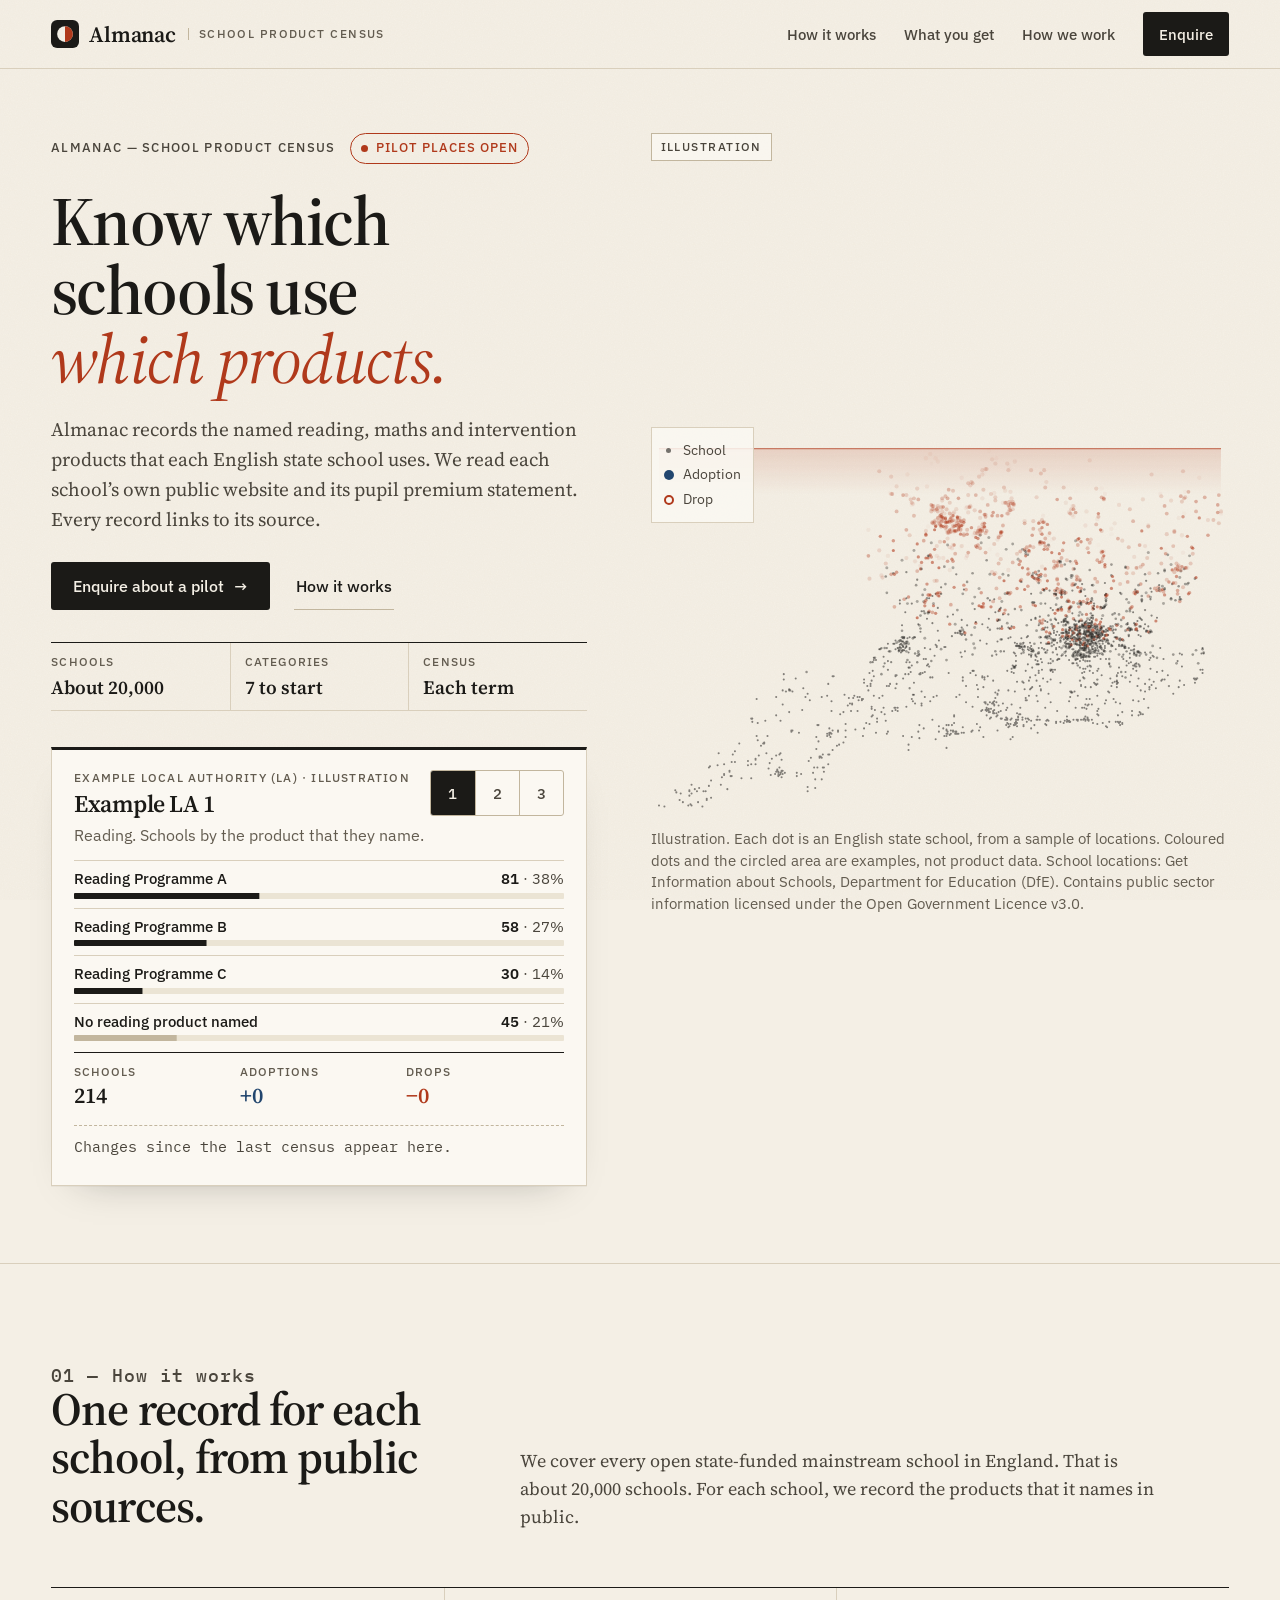
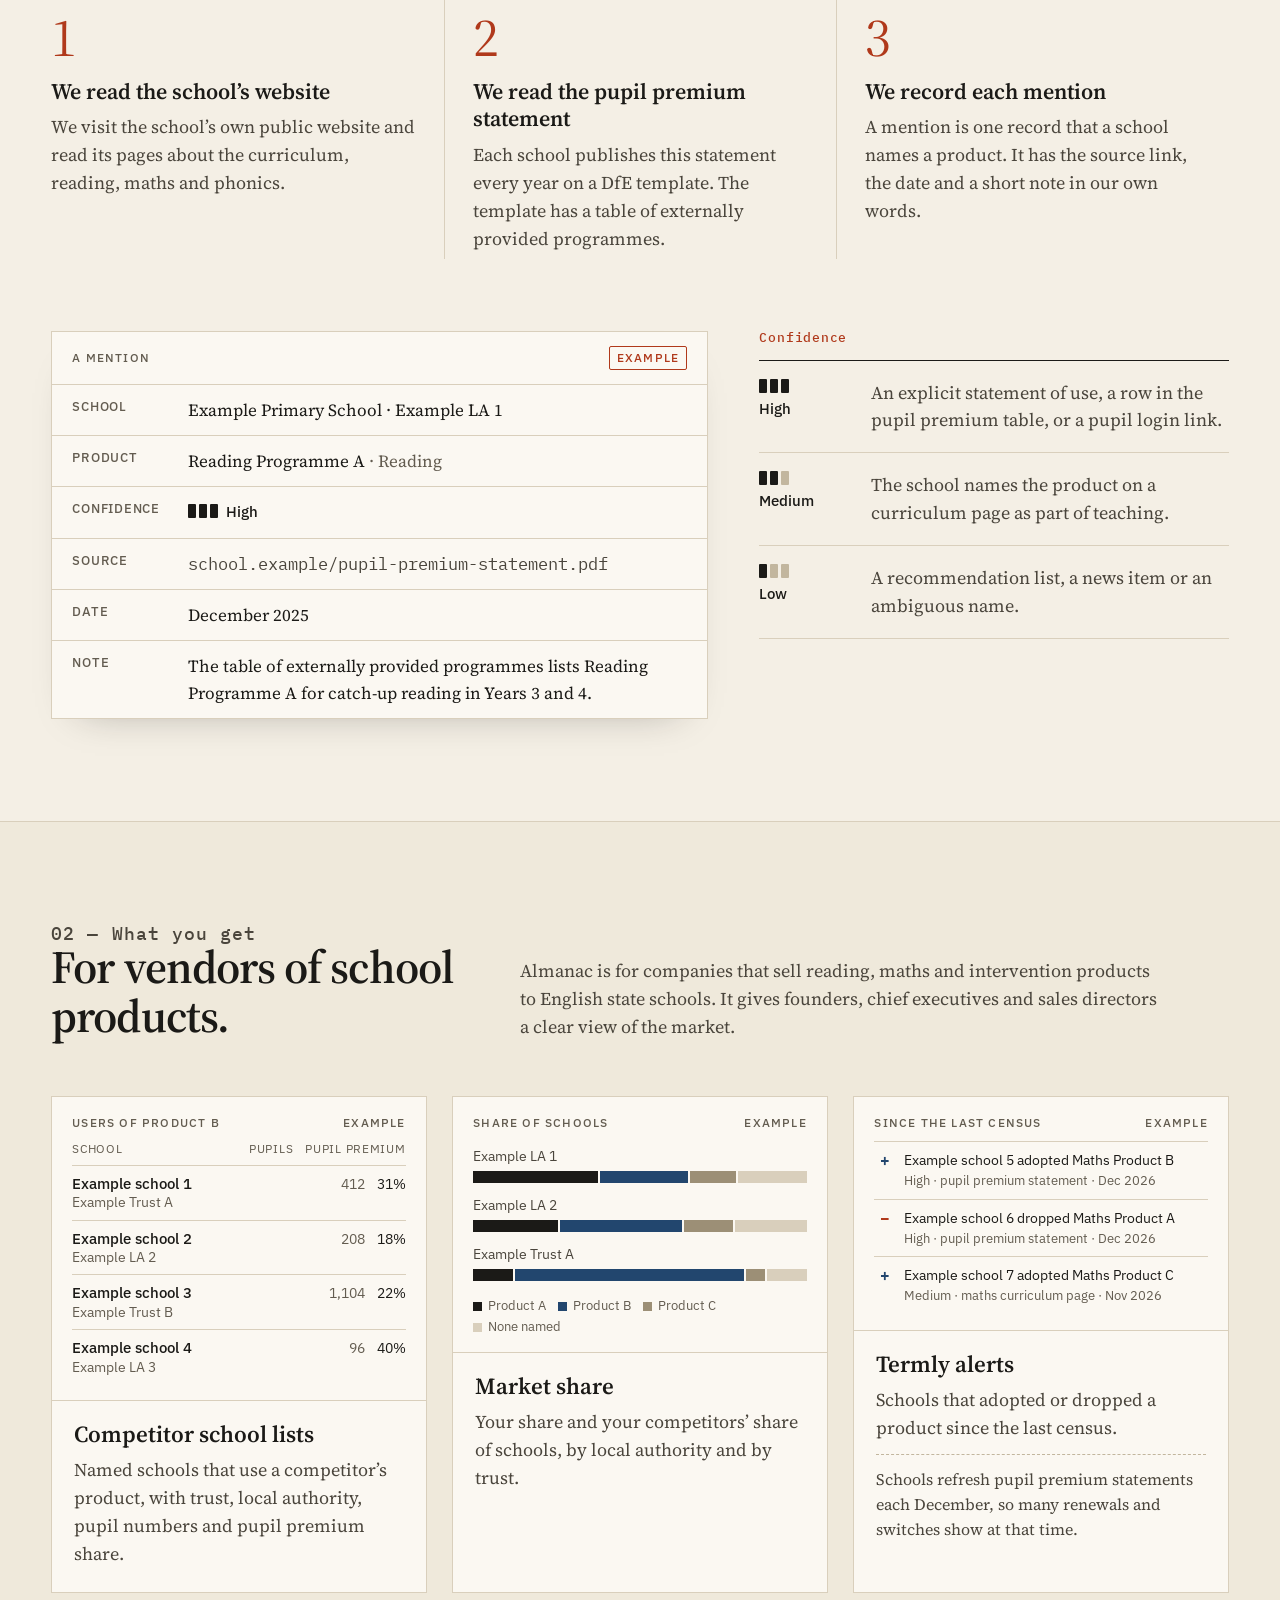
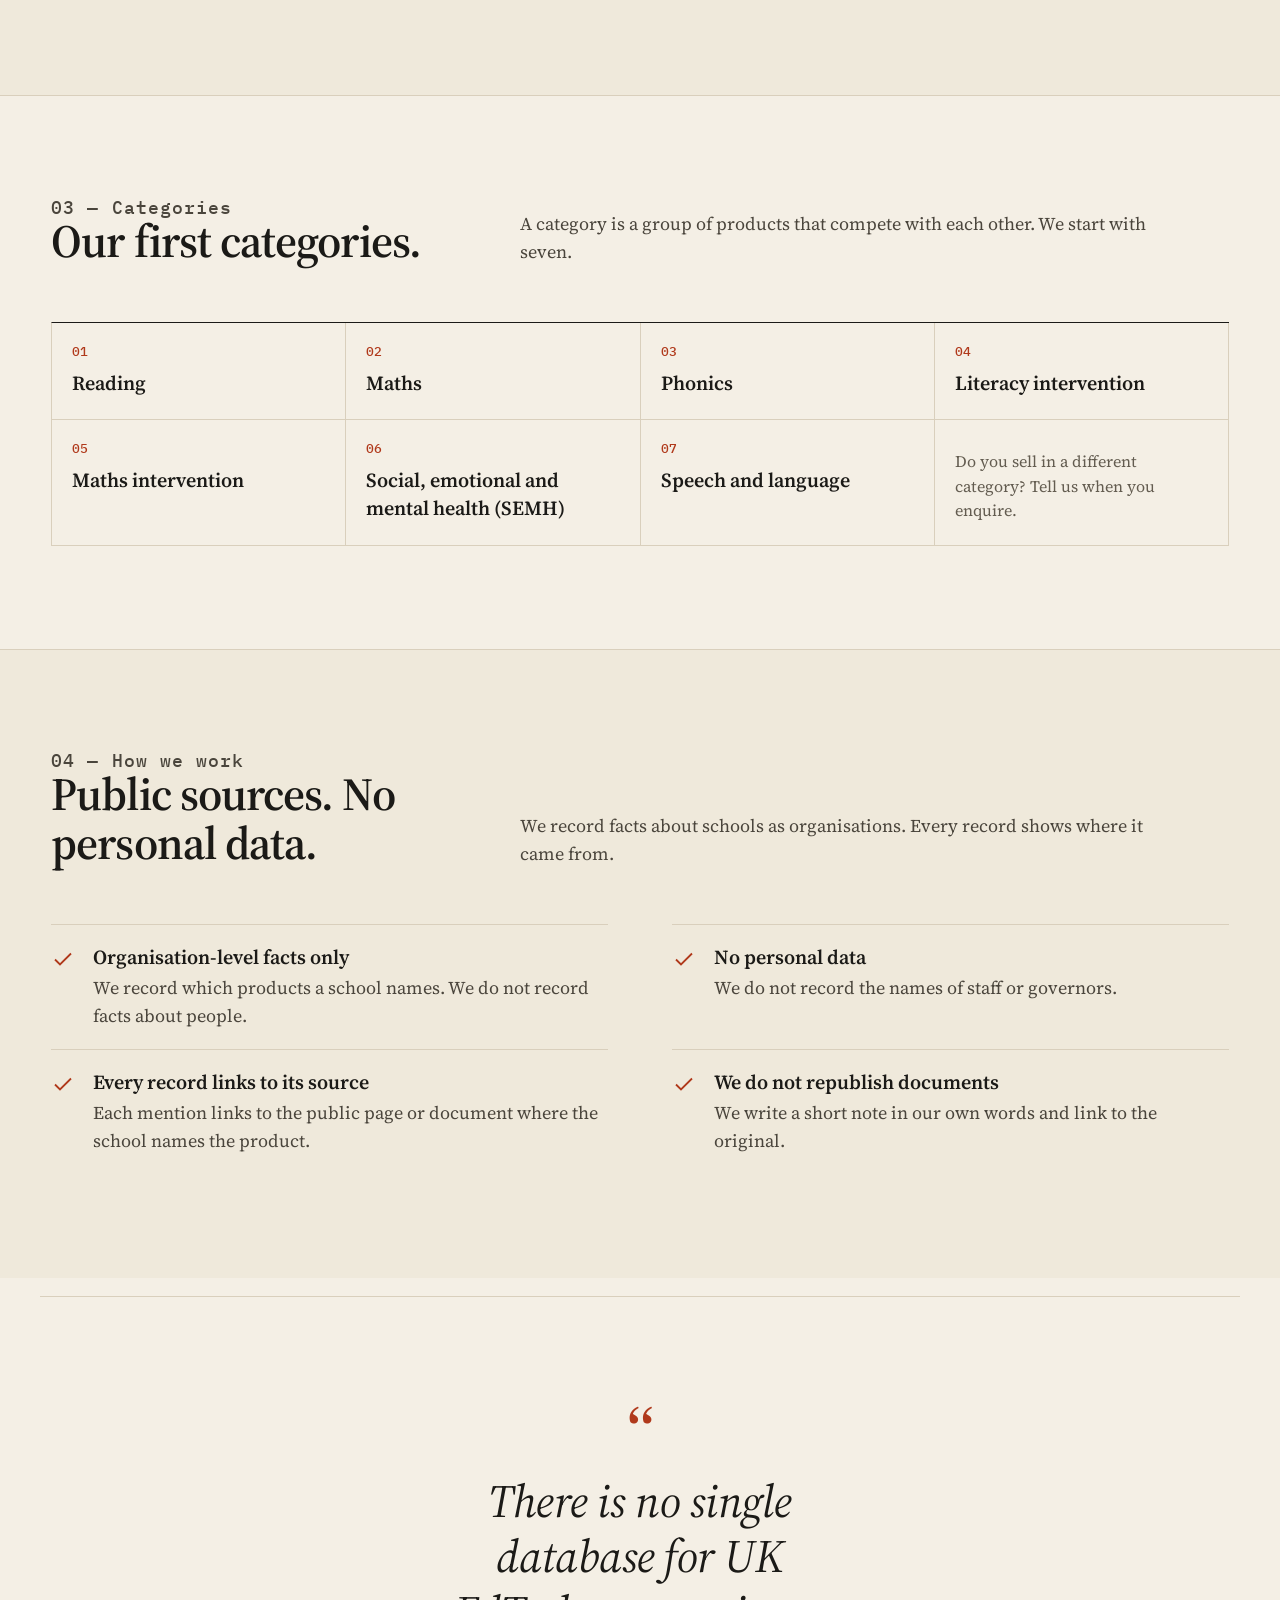
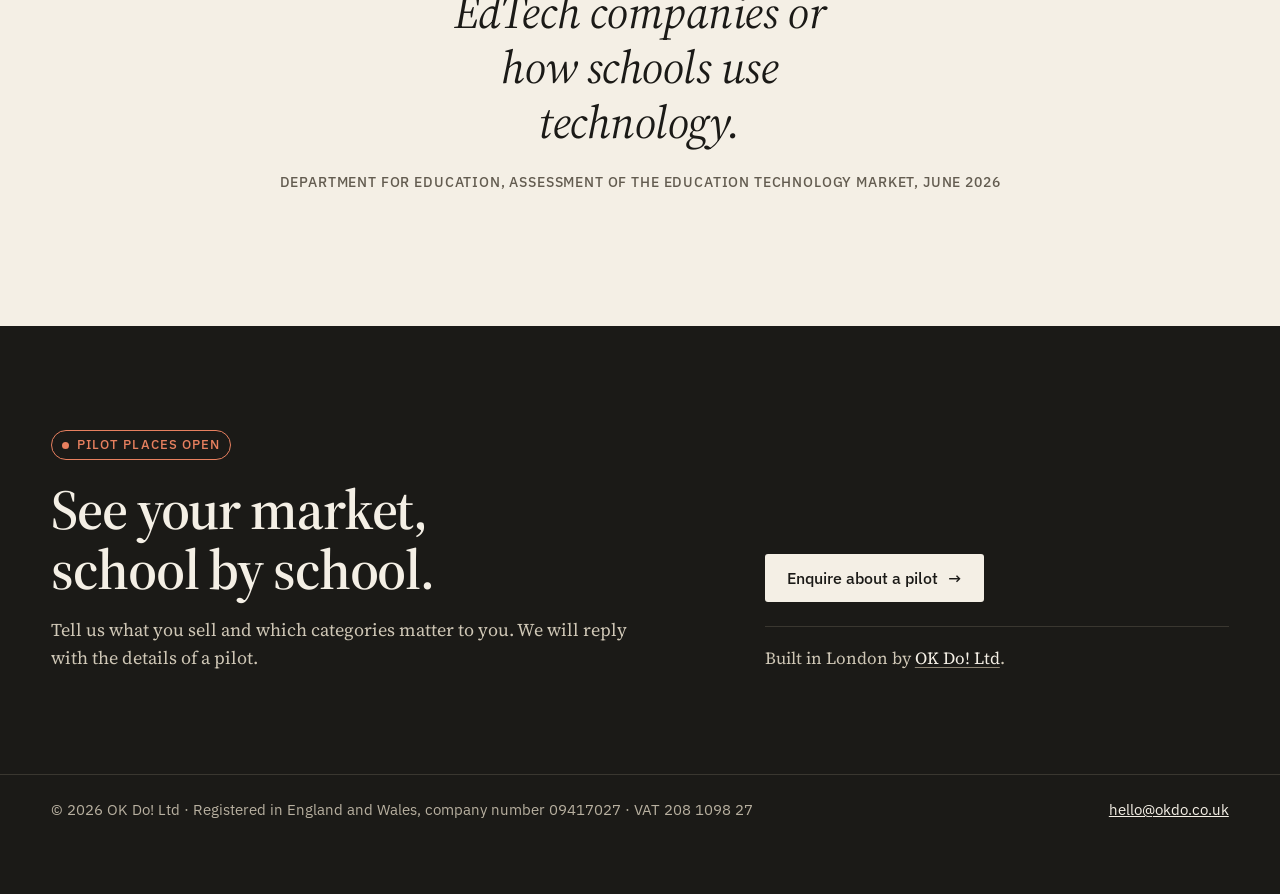
==== almanac/index.html @ 24b6e797 "Launch the new website with products" ====
<!doctype html>
<html lang="en">
<head>
<meta charset="utf-8">
<meta name="viewport" content="width=device-width, initial-scale=1">
<title>Almanac — school product census · OK Do! Ltd</title>
<meta name="description" content="Almanac records which named products each English state school uses, from the school's own public website and its pupil premium statement. Pilot places open.">
<meta property="og:type" content="website">
<meta property="og:site_name" content="OK Do! Ltd">
<meta property="og:title" content="Almanac — school product census">
<meta property="og:description" content="Know which schools use which products. Almanac records the named products that each English state school uses, with a link to the public source.">
<meta property="og:url" content="https://www.okdo.co.uk/almanac/">
<link rel="canonical" href="https://www.okdo.co.uk/almanac/">
<meta property="og:locale" content="en_GB">
<meta name="theme-color" content="#F4EFE5">
<link rel="icon" type="image/svg+xml" href="data:image/svg+xml,%3Csvg xmlns='http://www.w3.org/2000/svg' viewBox='0 0 32 32'%3E%3Crect width='32' height='32' rx='7' fill='%231B1A17'/%3E%3Ccircle cx='16' cy='16' r='9' fill='%23F4EFE5'/%3E%3Cpath d='M16 7a9 9 0 0 1 0 18z' fill='%23B0391B'/%3E%3C/svg%3E">
<link rel="preconnect" href="https://fonts.googleapis.com">
<link rel="preconnect" href="https://fonts.gstatic.com" crossorigin>
<link href="https://fonts.googleapis.com/css2?family=IBM+Plex+Mono:wght@400;500&family=IBM+Plex+Sans:wght@400;500;600&family=Source+Serif+4:ital,opsz,wght@0,8..60,400;0,8..60,600;0,8..60,700;1,8..60,400&display=swap" rel="stylesheet">
<style>
:root{
  --paper:#F4EFE5; --paper-2:#EBE4D4; --card:#FBF8F2;
  --ink:#1B1A17; --ink-2:#4A453C; --ink-3:#635C50;
  --rule:#D9CFBC; --rule-2:#C2B69E;
  --red:#B0391B; --blue:#22466E;
  --serif:"Source Serif 4", Georgia, "Times New Roman", serif;
  --sans:"IBM Plex Sans", system-ui, -apple-system, "Segoe UI", sans-serif;
  --mono:"IBM Plex Mono", ui-monospace, Menlo, monospace;
  --gutter:clamp(16px, 4vw, 56px);
  --max:1280px;
  --ease:cubic-bezier(.2,.7,.2,1);
}
*{box-sizing:border-box}
html{-webkit-text-size-adjust:100%;scroll-behavior:smooth}
@media (prefers-reduced-motion:reduce){html{scroll-behavior:auto}}
body{margin:0;background:var(--paper);color:var(--ink);font:400 18px/1.55 var(--serif);-webkit-font-smoothing:antialiased;text-rendering:optimizeLegibility;overflow-x:hidden}
body::before{content:"";position:fixed;inset:0;pointer-events:none;z-index:0;opacity:.5;
  background-image:url("data:image/svg+xml,%3Csvg xmlns='http://www.w3.org/2000/svg' width='160' height='160'%3E%3Cfilter id='n'%3E%3CfeTurbulence type='fractalNoise' baseFrequency='.85' numOctaves='2' stitchTiles='stitch'/%3E%3CfeColorMatrix values='0 0 0 0 .35 0 0 0 0 .28 0 0 0 0 .18 0 0 0 .07 0'/%3E%3C/filter%3E%3Crect width='160' height='160' filter='url(%23n)'/%3E%3C/svg%3E")}
body>*{position:relative;z-index:1}
@media (max-width:640px){body{font-size:17px}}
a{color:inherit}
:focus-visible{outline:2px solid var(--red);outline-offset:3px;border-radius:2px}
.wrap{max-width:var(--max);margin:0 auto;padding-left:var(--gutter);padding-right:var(--gutter)}
.sr{position:absolute;width:1px;height:1px;overflow:hidden;clip:rect(0 0 0 0);white-space:nowrap}
.num{font-variant-numeric:tabular-nums lining-nums}

/* buttons */
.btn{display:inline-flex;align-items:center;gap:10px;min-height:48px;padding:0 22px;background:var(--ink);color:var(--paper);text-decoration:none;font:500 16px/1 var(--sans);border-radius:3px;transition:background .2s,transform .2s var(--ease),box-shadow .2s}
.btn:hover{background:#000;transform:translateY(-1px);box-shadow:0 6px 18px -8px rgba(27,26,23,.5)}
.btn .ar{transition:transform .25s var(--ease)}
.btn:hover .ar{transform:translateX(3px)}
.btn-sm{min-height:44px;padding:0 16px;font-size:15px}
.link{display:inline-flex;align-items:center;min-height:48px;font:500 16px/1 var(--sans);color:var(--ink);text-decoration:none;border-bottom:1px solid var(--rule-2);padding:0 2px}
.link:hover{border-color:var(--ink)}

/* header */
.top{border-bottom:1px solid var(--rule)}
.top-in{display:flex;align-items:center;justify-content:space-between;gap:16px;min-height:68px}
.brand{display:flex;align-items:center;gap:10px;text-decoration:none;min-height:44px}
.mark{width:28px;height:28px;flex:none}
.brand-name{font:600 22px/1 var(--serif);letter-spacing:-.01em}
.brand-desc{font:500 12px/1 var(--sans);letter-spacing:.12em;text-transform:uppercase;color:var(--ink-3);padding-left:10px;border-left:1px solid var(--rule-2);margin-left:2px}
.top-nav{display:flex;gap:4px;margin-left:auto}
.top-nav a{font:500 15px/1 var(--sans);color:var(--ink-2);text-decoration:none;padding:0 12px;min-height:44px;display:inline-flex;align-items:center;border-radius:3px}
.top-nav a:hover{color:var(--ink);background:var(--paper-2)}
@media (max-width:900px){.top-nav{display:none}}
@media (max-width:520px){.brand-desc{display:none}}

/* hero */
.hero{display:grid;grid-template-columns:minmax(0,1fr) minmax(0,1.08fr);gap:clamp(32px,5vw,72px);padding-top:clamp(28px,5vw,64px);padding-bottom:clamp(40px,6vw,80px);align-items:start}
.eyebrow{display:flex;flex-wrap:wrap;align-items:center;gap:10px 14px;margin:0 0 22px;font:500 13px/1.3 var(--sans);letter-spacing:.1em;text-transform:uppercase;color:var(--ink-2)}
.stage{display:inline-flex;align-items:center;gap:8px;padding:6px 10px;border:1px solid var(--red);color:var(--red);border-radius:999px;font:500 13px/1.3 var(--sans);letter-spacing:.08em;text-transform:uppercase}
.stage i{width:7px;height:7px;border-radius:50%;background:var(--red);animation:blink 1.6s ease-in-out 3}
@keyframes blink{50%{opacity:.25}}
h1{font:600 clamp(42px,5.4vw,78px)/1.0 var(--serif);letter-spacing:-.025em;margin:0 0 22px;max-width:12ch}
h1 em{font-style:italic;font-weight:400;color:var(--red)}
.lede{font-size:clamp(18px,1.5vw,21px);line-height:1.55;color:var(--ink-2);margin:0 0 28px;max-width:34em}
.cta-row{display:flex;flex-wrap:wrap;align-items:center;gap:12px 24px;margin-bottom:32px}
.facts{display:grid;grid-template-columns:repeat(3,minmax(0,1fr));margin:0 0 36px;border-top:1px solid var(--ink);border-bottom:1px solid var(--rule)}
.facts div{padding:12px 12px 12px 0}
.facts div+div{padding-left:14px;border-left:1px solid var(--rule)}
.facts dt{font:500 12px/1.2 var(--sans);letter-spacing:.1em;text-transform:uppercase;color:var(--ink-3);margin-bottom:6px}
.facts dd{margin:0;font:600 19px/1.2 var(--serif)}

/* panel */
.panel{background:var(--card);border:1px solid var(--rule);border-top:3px solid var(--ink);padding:20px 22px 18px;box-shadow:0 1px 0 rgba(27,26,23,.04),0 18px 40px -28px rgba(27,26,23,.35)}
.panel-head{display:flex;justify-content:space-between;align-items:flex-start;gap:12px;margin-bottom:6px}
.kicker{font:500 12px/1.3 var(--sans);letter-spacing:.1em;text-transform:uppercase;color:var(--ink-3);margin:0 0 4px}
.panel-title{font:600 24px/1.15 var(--serif);margin:0}
.seg{display:flex;border:1px solid var(--rule-2);border-radius:3px;overflow:hidden;flex:none}
.seg button{all:unset;box-sizing:border-box;cursor:pointer;min-width:44px;min-height:44px;display:grid;place-items:center;font:500 15px/1 var(--sans);color:var(--ink-2);font-variant-numeric:tabular-nums;transition:background .2s,color .2s}
.seg button+button{border-left:1px solid var(--rule-2)}
.seg button:hover{background:var(--paper-2);color:var(--ink)}
.seg button[aria-pressed="true"]{background:var(--ink);color:var(--paper)}
.seg button:focus-visible{outline:2px solid var(--red);outline-offset:-4px}
.panel-sub{font:400 16px/1.4 var(--sans);color:var(--ink-3);margin:6px 0 14px}
.bars{list-style:none;margin:0;padding:0}
.bars li{display:grid;grid-template-columns:minmax(0,1fr) auto;gap:4px 12px;padding:8px 0 9px;border-top:1px solid var(--rule);position:relative}
.bars li::before{content:"";position:absolute;left:-22px;top:0;bottom:0;width:3px;background:transparent;transition:background .6s}
.bars li.f-a::before{background:var(--blue)}
.bars li.f-d::before{background:var(--red)}
.b-name{font:500 15px/1.3 var(--sans)}
.b-num{font:400 15px/1.3 var(--sans);color:var(--ink-2);font-variant-numeric:tabular-nums;text-align:right}
.b-num b{color:var(--ink);font-weight:600}
.b-bar{grid-column:1/-1;height:6px;background:var(--paper-2);border-radius:1px;overflow:hidden}
.b-bar i{display:block;height:100%;background:var(--ink);transform-origin:left;transform:scaleX(var(--w,0));transition:transform .9s var(--ease)}
.bars li.none .b-bar i{background:var(--rule-2)}
.panel-foot{display:grid;grid-template-columns:repeat(3,minmax(0,1fr));gap:8px;border-top:1px solid var(--ink);margin-top:2px;padding-top:12px}
.panel-foot .k{display:block;font:500 12px/1.2 var(--sans);letter-spacing:.08em;text-transform:uppercase;color:var(--ink-3);margin-bottom:4px}
.panel-foot b{font:600 22px/1 var(--serif);font-variant-numeric:tabular-nums}
.plus{color:var(--blue)} .minus{color:var(--red)}
.panel-log{margin:14px 0 0;padding-top:10px;border-top:1px dashed var(--rule-2);font:400 15px/1.4 var(--mono);color:var(--ink-2);min-height:2.8em}
.panel-log .s{font-weight:500}
.tick{display:inline-block;animation:tick .45s var(--ease)}
@keyframes tick{from{transform:translateY(-6px);opacity:.2}to{transform:none;opacity:1}}

/* map */
.map-fig{margin:0;position:sticky;top:16px}
.map-box{position:relative;width:100%;aspect-ratio:530/626;max-height:86vh}
.map-box canvas{position:absolute;inset:0;width:100%;height:100%}
.tag{position:absolute;top:0;left:0;font:500 12px/1 var(--sans);letter-spacing:.12em;text-transform:uppercase;color:var(--ink-2);padding:7px 9px;border:1px solid var(--rule-2);background:rgba(251,248,242,.8)}
.legend{position:absolute;top:43%;left:0;list-style:none;margin:0;padding:10px 12px;background:rgba(251,248,242,.85);border:1px solid var(--rule);font:400 14px/1.2 var(--sans);color:var(--ink-2)}
.legend li{display:flex;align-items:center;gap:9px;padding:4px 0}
.sw{width:10px;height:10px;border-radius:50%;flex:none}
.sw.s{width:5px;height:5px;margin:0 2.5px;background:var(--ink);opacity:.6}
.sw.a{background:var(--blue)}
.sw.d{border:2px solid var(--red);background:var(--card)}
figcaption{font:400 15px/1.45 var(--sans);color:var(--ink-3);margin-top:12px;max-width:44em}
@media (max-width:980px){
  .hero{grid-template-columns:1fr}
  .map-fig{position:relative;top:0;order:2}
  .hero-text{display:contents}
  .hero-text>.intro{order:1}
  .panel{order:3}
  .map-box{max-height:none}
}
@media (max-width:520px){
  .facts dd{font-size:17px}
  .facts div+div{padding-left:10px}
  .legend{font-size:13px;padding:6px 8px}
  .legend li{padding:3px 0}
  .panel{padding:18px 16px 16px}
  .bars li::before{left:-16px}
}

/* sections */
.sec{padding:clamp(56px,8vw,112px) 0;border-top:1px solid var(--rule)}
.sec.alt{background:rgba(235,228,212,.6)}
.sec-head{display:grid;grid-template-columns:minmax(0,4fr) minmax(0,7fr);gap:24px clamp(24px,5vw,72px);margin-bottom:clamp(32px,5vw,56px);align-items:end}
.sec-no{font:500 13px/1 var(--mono);color:var(--red);letter-spacing:.06em;margin:0 0 14px}
h2{font:600 clamp(32px,3.6vw,50px)/1.06 var(--serif);letter-spacing:-.02em;margin:0}
.sec-head p{margin:0;color:var(--ink-2);font-size:clamp(18px,1.4vw,20px);max-width:36em}
@media (max-width:820px){.sec-head{grid-template-columns:1fr}}

.steps{list-style:none;margin:0;padding:0;display:grid;grid-template-columns:repeat(3,minmax(0,1fr));border-top:1px solid var(--ink)}
.steps li{padding:22px 28px 6px 0;position:relative}
.steps li+li{padding-left:28px;border-left:1px solid var(--rule)}
.steps .n{display:block;font:400 54px/1 var(--serif);color:var(--red);font-variant-numeric:lining-nums;margin-bottom:14px}
.steps h3{font:600 22px/1.25 var(--serif);margin:0 0 8px}
.steps p{margin:0;color:var(--ink-2)}
@media (max-width:820px){.steps{grid-template-columns:1fr}.steps li,.steps li+li{padding:20px 0;border-left:0;border-top:1px solid var(--rule)}.steps li:first-child{border-top:0}.steps .n{font-size:40px;margin-bottom:8px}}

.ex-grid{display:grid;grid-template-columns:minmax(0,7fr) minmax(0,5fr);gap:clamp(28px,4vw,56px);margin-top:clamp(40px,6vw,72px);align-items:start}
@media (max-width:900px){.ex-grid{grid-template-columns:1fr}}
.mention{background:var(--card);border:1px solid var(--rule);padding:0;box-shadow:0 18px 40px -30px rgba(27,26,23,.4)}
.mention-h{display:flex;justify-content:space-between;align-items:center;gap:12px;padding:14px 20px;border-bottom:1px solid var(--rule)}
.mention-h .kicker{margin:0}
.ex{font:500 12px/1 var(--sans);letter-spacing:.1em;text-transform:uppercase;color:var(--red);border:1px solid currentColor;padding:5px 7px;border-radius:2px}
.mention dl{margin:0;display:grid;grid-template-columns:auto minmax(0,1fr)}
.mention dt,.mention dd{padding:12px 20px;border-bottom:1px solid var(--rule);margin:0}
.mention dt{font:500 13px/1.5 var(--sans);letter-spacing:.06em;text-transform:uppercase;color:var(--ink-3);padding-right:8px}
.mention dd{font-size:17px}
.mention dd:last-of-type,.mention dt:last-of-type{border-bottom:0}
.mono{font-family:var(--mono);font-size:15px;word-break:break-all;color:var(--ink-2)}
.conf{display:inline-flex;align-items:center;gap:8px;font:500 15px/1 var(--sans)}
.pips{display:inline-flex;gap:3px}
.pips i{width:8px;height:14px;background:var(--rule-2);border-radius:1px}
.pips.h i{background:var(--ink)} .pips.m i:nth-child(-n+2){background:var(--ink)} .pips.l i:first-child{background:var(--ink)}
@media (max-width:520px){.mention dl{grid-template-columns:1fr}.mention dt{border-bottom:0;padding-bottom:0}.mention dd{padding-top:4px}}

.levels{list-style:none;margin:0;padding:0;border-top:1px solid var(--ink)}
.levels li{display:grid;grid-template-columns:96px minmax(0,1fr);gap:16px;padding:18px 0;border-bottom:1px solid var(--rule)}
.levels .conf{flex-direction:column;align-items:flex-start;gap:8px}
.levels p{margin:0;color:var(--ink-2)}
.levels h3{margin:0 0 6px;font:600 20px/1.2 var(--serif)}

.cards{display:grid;grid-template-columns:repeat(3,minmax(0,1fr));gap:clamp(16px,2vw,28px)}
@media (max-width:980px){.cards{grid-template-columns:1fr}}
.card{background:var(--card);border:1px solid var(--rule);display:flex;flex-direction:column;transition:transform .3s var(--ease),box-shadow .3s,border-color .3s}
.card:hover{transform:translateY(-3px);box-shadow:0 22px 44px -30px rgba(27,26,23,.45);border-color:var(--rule-2)}
.card-viz{padding:20px 20px 16px;border-bottom:1px solid var(--rule);min-height:220px}
.card-body{padding:20px 22px 24px}
.card h3{font:600 23px/1.2 var(--serif);margin:0 0 8px}
.card p{margin:0;color:var(--ink-2)}
.card .note{margin-top:12px;padding-top:12px;border-top:1px dashed var(--rule-2);font-size:16px}
.viz-label{display:flex;justify-content:space-between;font:500 12px/1 var(--sans);letter-spacing:.1em;text-transform:uppercase;color:var(--ink-3);margin-bottom:12px}
.rows{list-style:none;margin:0;padding:0;font:400 14px/1.3 var(--sans)}
.rows li{display:grid;grid-template-columns:minmax(0,1fr) auto auto;gap:12px;padding:8px 0;border-top:1px solid var(--rule);align-items:baseline}
.rows li span:first-child b{display:block;font-weight:500;color:var(--ink);font-size:15px}
.rows li span{color:var(--ink-3)}
.rows li.rh{border-top:0;padding-top:0;font-size:12px;letter-spacing:.06em;text-transform:uppercase}
.rows li.rh span{color:var(--ink-3)}
.rows .r{text-align:right;font-variant-numeric:tabular-nums;color:var(--ink)}
.stack{list-style:none;margin:0;padding:0;font:400 14px/1.2 var(--sans)}
.stack li{padding:7px 0}
.stack .lbl{display:flex;justify-content:space-between;color:var(--ink-2);margin-bottom:6px}
.stack .bar{display:flex;height:12px;gap:2px}
.stack .bar i{display:block;height:100%;transform-origin:left;transform:scaleX(0);transition:transform 1s var(--ease)}
.in .stack .bar i{transform:scaleX(1)}
.stack .bar i:nth-child(2){transition-delay:.1s}.stack .bar i:nth-child(3){transition-delay:.2s}.stack .bar i:nth-child(4){transition-delay:.3s}
.k1{background:var(--ink)} .k2{background:var(--blue)} .k3{background:#9C8F76} .k4{background:var(--rule)}
.keys{display:flex;flex-wrap:wrap;gap:4px 12px;margin-top:10px;font:400 13px/1.3 var(--sans);color:var(--ink-3)}
.keys span{display:inline-flex;align-items:center;gap:6px}
.keys i{width:9px;height:9px;display:inline-block}
.alerts{list-style:none;margin:0;padding:0;font:400 14px/1.35 var(--sans)}
.alerts li{display:grid;grid-template-columns:22px minmax(0,1fr);gap:8px;padding:9px 0;border-top:1px solid var(--rule)}
.alerts .sg{font:600 16px/1.1 var(--mono);text-align:center}
.alerts .meta{display:block;color:var(--ink-3);font-size:13px;margin-top:2px}

.cats{list-style:none;margin:0;padding:0;display:grid;grid-template-columns:repeat(4,minmax(0,1fr));border-top:1px solid var(--ink);border-left:1px solid var(--rule)}
.cats li{padding:22px 20px;border-right:1px solid var(--rule);border-bottom:1px solid var(--rule);transition:background .25s}
.cats li:hover{background:var(--card)}
.cats .ci{font:500 13px/1 var(--mono);color:var(--red);display:block;margin-bottom:12px}
.cats b{font:600 20px/1.25 var(--serif)}
.cats li.more{background:transparent;color:var(--ink-3);font-size:16px;display:flex;align-items:flex-end}
@media (max-width:980px){.cats{grid-template-columns:repeat(2,minmax(0,1fr))}}
@media (max-width:420px){.cats li{padding:18px 14px}.cats b{font-size:18px}}

.trust{list-style:none;margin:0;padding:0;display:grid;grid-template-columns:repeat(2,minmax(0,1fr));gap:0 clamp(24px,5vw,72px)}
.trust li{display:grid;grid-template-columns:28px minmax(0,1fr);gap:14px;padding:20px 0;border-top:1px solid var(--rule)}
.trust svg{width:24px;height:24px;margin-top:2px}
.trust h3{font:600 20px/1.25 var(--serif);margin:0 0 4px}
.trust p{margin:0;color:var(--ink-2)}
@media (max-width:820px){.trust{grid-template-columns:1fr}}

.quote{padding:clamp(64px,9vw,128px) 0;border-top:1px solid var(--rule);text-align:center}
.quote blockquote{margin:0 auto;max-width:22em}
.quote blockquote p{font:400 clamp(28px,3.6vw,48px)/1.2 var(--serif);font-style:italic;letter-spacing:-.01em;margin:0}
.quote .qm{display:block;font:600 72px/0.6 var(--serif);color:var(--red);margin-bottom:18px}
.quote figcaption{margin:24px auto 0;text-align:center;font:500 14px/1.4 var(--sans);letter-spacing:.06em;text-transform:uppercase;color:var(--ink-3);max-width:none}

.end{padding:clamp(56px,8vw,104px) 0;background:var(--ink);color:var(--paper)}
.end-in{display:grid;grid-template-columns:minmax(0,7fr) minmax(0,5fr);gap:32px clamp(32px,5vw,72px);align-items:end}
.end h2{color:var(--paper);font-size:clamp(34px,4.4vw,60px);max-width:14ch}
.end p{color:#CFC7B6;margin:16px 0 0;max-width:34em}
.end .stage{border-color:#E8805F;color:#E8805F;margin-bottom:20px}
.end .stage i{background:#E8805F}
.end .btn{background:var(--paper);color:var(--ink)}
.end .btn:hover{background:#fff}
.end .cred{font-size:17px;border-top:1px solid #3A3730;padding-top:18px;margin-top:24px}
.end .cred a{color:var(--paper);text-decoration-color:#8A8272;text-underline-offset:3px}
.end .cred a:hover{text-decoration-color:var(--paper)}
@media (max-width:820px){.end-in{grid-template-columns:1fr}}

.foot{background:var(--ink);color:#B8B0A0;border-top:1px solid #3A3730}
.foot-in{display:flex;flex-wrap:wrap;justify-content:space-between;gap:8px 24px;padding-top:24px;padding-bottom:72px;font:400 15px/1.5 var(--sans)}
.foot p{margin:0}
.foot a{color:var(--paper);display:inline-block;padding:12px 0;margin:-12px 0}

/* reveal */
.js .rv{opacity:0;transform:translateY(16px);transition:opacity .8s var(--ease),transform .8s var(--ease)}
.js .rv.in{opacity:1;transform:none}
.js .rv.d1{transition-delay:.08s}.js .rv.d2{transition-delay:.16s}.js .rv.d3{transition-delay:.24s}
@media (prefers-reduced-motion:reduce){
  .js .rv{opacity:1;transform:none;transition:none}
  .stack .bar i{transform:scaleX(1);transition:none}
  .b-bar i{transition:none}
  .stage i{animation:none}
  .card,.btn,.btn .ar{transition:none}
  .tick{animation:none}
}
@media (prefers-reduced-motion: no-preference) { @view-transition { navigation: auto; } }
</style>
</head>
<body>
<header class="top">
  <div class="wrap top-in">
    <a class="brand" href="#top" aria-label="Almanac, top of page">
      <svg class="mark" viewBox="0 0 32 32" aria-hidden="true"><rect width="32" height="32" rx="7" fill="#1B1A17"/><circle cx="16" cy="16" r="9" fill="#F4EFE5"/><path d="M16 7a9 9 0 0 1 0 18z" fill="#B0391B"/></svg>
      <span class="brand-name">Almanac</span><span class="brand-desc">School product census</span>
    </a>
    <nav class="top-nav" aria-label="Sections">
      <a href="#how">How it works</a>
      <a href="#get">What you get</a>
      <a href="#trust">How we work</a>
    </nav>
    <a class="btn btn-sm" href="mailto:hello@okdo.co.uk?subject=Almanac%20enquiry">Enquire</a>
  </div>
</header>

<main id="top">
  <section class="hero wrap" aria-labelledby="hero-title">
    <div class="hero-text">
      <div class="intro">
        <p class="eyebrow"><span>Almanac — school product census</span><span class="stage"><i aria-hidden="true"></i>Pilot places open</span></p>
        <h1 id="hero-title">Know which schools use <em>which products.</em></h1>
        <p class="lede">Almanac records the named reading, maths and intervention products that each English state school uses. We read each school’s own public website and its pupil premium statement. Every record links to its source.</p>
        <div class="cta-row">
          <a class="btn" href="mailto:hello@okdo.co.uk?subject=Almanac%20enquiry">Enquire about a pilot <span class="ar" aria-hidden="true">→</span></a>
          <a class="link" href="#how">How it works</a>
        </div>
        <dl class="facts">
          <div><dt>Schools</dt><dd>About 20,000</dd></div>
          <div><dt>Categories</dt><dd>7 to start</dd></div>
          <div><dt>Census</dt><dd>Each term</dd></div>
        </dl>
      </div>

      <aside class="panel" aria-labelledby="la-title">
        <div class="panel-head">
          <div>
            <p class="kicker">Example local authority (LA) · Illustration</p>
            <h2 class="panel-title" id="la-title">Example LA <span id="la-n" class="num">1</span></h2>
          </div>
          <div class="seg" role="group" aria-label="Choose an example local authority">
            <button type="button" data-la="0" aria-pressed="true" aria-label="Example LA 1">1</button>
            <button type="button" data-la="1" aria-pressed="false" aria-label="Example LA 2">2</button>
            <button type="button" data-la="2" aria-pressed="false" aria-label="Example LA 3">3</button>
          </div>
        </div>
        <p class="panel-sub">Reading. Schools by the product that they name.</p>
        <ul class="bars" id="bars">
          <li data-p="0"><span class="b-name">Reading Programme A</span><span class="b-num"><b>81</b> · 38%</span><span class="b-bar" aria-hidden="true"><i style="--w:.38"></i></span></li>
          <li data-p="1"><span class="b-name">Reading Programme B</span><span class="b-num"><b>58</b> · 27%</span><span class="b-bar" aria-hidden="true"><i style="--w:.27"></i></span></li>
          <li data-p="2"><span class="b-name">Reading Programme C</span><span class="b-num"><b>30</b> · 14%</span><span class="b-bar" aria-hidden="true"><i style="--w:.14"></i></span></li>
          <li data-p="3" class="none"><span class="b-name">No reading product named</span><span class="b-num"><b>45</b> · 21%</span><span class="b-bar" aria-hidden="true"><i style="--w:.21"></i></span></li>
        </ul>
        <div class="panel-foot">
          <div><span class="k">Schools</span><b id="la-total">214</b></div>
          <div><span class="k">Adoptions</span><b class="plus">+<span id="la-adopt">4</span></b></div>
          <div><span class="k">Drops</span><b class="minus">−<span id="la-drop">2</span></b></div>
        </div>
        <p class="panel-log" id="la-log"><span class="s plus">+</span> A primary school adopted Reading Programme B.</p>
      </aside>
    </div>

    <figure class="map-fig">
      <div class="map-box" id="mapbox">
        <canvas id="map" aria-hidden="true"></canvas>
        <span class="tag">Illustration</span>
        <ul class="legend" aria-label="Map key">
          <li><span class="sw s" aria-hidden="true"></span>School</li>
          <li><span class="sw a" aria-hidden="true"></span>Adoption</li>
          <li><span class="sw d" aria-hidden="true"></span>Drop</li>
        </ul>
      </div>
      <figcaption>Illustration. Each dot is an English state school, from a sample of locations. Coloured dots and the circled area are examples, not product data. School locations: Get Information about Schools, Department for Education (DfE). Contains public sector information licensed under the Open Government Licence v3.0.</figcaption>
    </figure>
  </section>

  <section class="sec" id="how" aria-labelledby="how-title">
    <div class="wrap">
      <div class="sec-head rv">
        <div><p class="sec-no">01 — How it works</p><h2 id="how-title">One record for each school, from public sources.</h2></div>
        <p>We cover every open state-funded mainstream school in England. That is about 20,000 schools. For each school, we record the products that it names in public.</p>
      </div>
      <ol class="steps">
        <li class="rv"><span class="n" aria-hidden="true">1</span><h3>We read the school’s website</h3><p>We visit the school’s own public website and read its pages about the curriculum, reading, maths and phonics.</p></li>
        <li class="rv d1"><span class="n" aria-hidden="true">2</span><h3>We read the pupil premium statement</h3><p>Each school publishes this statement every year on a DfE template. The template has a table of externally provided programmes.</p></li>
        <li class="rv d2"><span class="n" aria-hidden="true">3</span><h3>We record each mention</h3><p>A mention is one record that a school names a product. It has the source link, the date and a short note in our own words.</p></li>
      </ol>

      <div class="ex-grid">
        <article class="mention rv" aria-labelledby="ex-title">
          <div class="mention-h"><p class="kicker" id="ex-title">A mention</p><span class="ex">Example</span></div>
          <dl>
            <dt>School</dt><dd>Example Primary School · Example LA 1</dd>
            <dt>Product</dt><dd>Reading Programme A <span style="color:var(--ink-3)">· Reading</span></dd>
            <dt>Confidence</dt><dd><span class="conf"><span class="pips h" aria-hidden="true"><i></i><i></i><i></i></span>High</span></dd>
            <dt>Source</dt><dd class="mono">school.example/pupil-premium-statement.pdf</dd>
            <dt>Date</dt><dd class="num">December 2025</dd>
            <dt>Note</dt><dd>The table of externally provided programmes lists Reading Programme A for catch-up reading in Years 3 and 4.</dd>
          </dl>
        </article>
        <div class="rv d1">
          <h3 class="sec-no" style="margin-bottom:16px">Confidence</h3>
          <ul class="levels">
            <li><span class="conf"><span class="pips h" aria-hidden="true"><i></i><i></i><i></i></span>High</span><div><p>An explicit statement of use, a row in the pupil premium table, or a pupil login link.</p></div></li>
            <li><span class="conf"><span class="pips m" aria-hidden="true"><i></i><i></i><i></i></span>Medium</span><div><p>The school names the product on a curriculum page as part of teaching.</p></div></li>
            <li><span class="conf"><span class="pips l" aria-hidden="true"><i></i><i></i><i></i></span>Low</span><div><p>A recommendation list, a news item or an ambiguous name.</p></div></li>
          </ul>
        </div>
      </div>
    </div>
  </section>

  <section class="sec alt" id="get" aria-labelledby="get-title">
    <div class="wrap">
      <div class="sec-head rv">
        <div><p class="sec-no">02 — What you get</p><h2 id="get-title">For vendors of school products.</h2></div>
        <p>Almanac is for companies that sell reading, maths and intervention products to English state schools. It gives founders, chief executives and sales directors a clear view of the market.</p>
      </div>
      <div class="cards">
        <article class="card rv">
          <div class="card-viz" aria-hidden="true">
            <div class="viz-label"><span>Users of Product B</span><span>Example</span></div>
            <ul class="rows">
              <li class="rh"><span>School</span><span>Pupils</span><span class="r">Pupil premium</span></li>
              <li><span><b>Example school 1</b>Example Trust A</span><span>412</span><span class="r">31%</span></li>
              <li><span><b>Example school 2</b>Example LA 2</span><span>208</span><span class="r">18%</span></li>
              <li><span><b>Example school 3</b>Example Trust B</span><span>1,104</span><span class="r">22%</span></li>
              <li><span><b>Example school 4</b>Example LA 3</span><span>96</span><span class="r">40%</span></li>
            </ul>
          </div>
          <div class="card-body">
            <h3>Competitor school lists</h3>
            <p>Named schools that use a competitor’s product, with trust, local authority, pupil numbers and pupil premium share.</p>
          </div>
        </article>
        <article class="card rv d1">
          <div class="card-viz" aria-hidden="true">
            <div class="viz-label"><span>Share of schools</span><span>Example</span></div>
            <ul class="stack">
              <li><div class="lbl"><span>Example LA 1</span></div><div class="bar"><i class="k1" style="width:38%"></i><i class="k2" style="width:27%"></i><i class="k3" style="width:14%"></i><i class="k4" style="width:21%"></i></div></li>
              <li><div class="lbl"><span>Example LA 2</span></div><div class="bar"><i class="k1" style="width:26%"></i><i class="k2" style="width:37%"></i><i class="k3" style="width:15%"></i><i class="k4" style="width:22%"></i></div></li>
              <li><div class="lbl"><span>Example Trust A</span></div><div class="bar"><i class="k1" style="width:12%"></i><i class="k2" style="width:70%"></i><i class="k3" style="width:6%"></i><i class="k4" style="width:12%"></i></div></li>
            </ul>
            <div class="keys"><span><i class="k1"></i>Product A</span><span><i class="k2"></i>Product B</span><span><i class="k3"></i>Product C</span><span><i class="k4"></i>None named</span></div>
          </div>
          <div class="card-body">
            <h3>Market share</h3>
            <p>Your share and your competitors’ share of schools, by local authority and by trust.</p>
          </div>
        </article>
        <article class="card rv d2">
          <div class="card-viz" aria-hidden="true">
            <div class="viz-label"><span>Since the last census</span><span>Example</span></div>
            <ul class="alerts">
              <li><span class="sg plus">+</span><span>Example school 5 adopted Maths Product B<span class="meta">High · pupil premium statement · Dec 2026</span></span></li>
              <li><span class="sg minus">−</span><span>Example school 6 dropped Maths Product A<span class="meta">High · pupil premium statement · Dec 2026</span></span></li>
              <li><span class="sg plus">+</span><span>Example school 7 adopted Maths Product C<span class="meta">Medium · maths curriculum page · Nov 2026</span></span></li>
            </ul>
          </div>
          <div class="card-body">
            <h3>Termly alerts</h3>
            <p>Schools that adopted or dropped a product since the last census.</p>
            <p class="note">Schools refresh pupil premium statements each December, so many renewals and switches show at that time.</p>
          </div>
        </article>
      </div>
    </div>
  </section>

  <section class="sec" id="cats" aria-labelledby="cats-title">
    <div class="wrap">
      <div class="sec-head rv">
        <div><p class="sec-no">03 — Categories</p><h2 id="cats-title">Our first categories.</h2></div>
        <p>A category is a group of products that compete with each other. We start with seven.</p>
      </div>
      <ul class="cats rv">
        <li><span class="ci">01</span><b>Reading</b></li>
        <li><span class="ci">02</span><b>Maths</b></li>
        <li><span class="ci">03</span><b>Phonics</b></li>
        <li><span class="ci">04</span><b>Literacy intervention</b></li>
        <li><span class="ci">05</span><b>Maths intervention</b></li>
        <li><span class="ci">06</span><b>Social, emotional and mental health (SEMH)</b></li>
        <li><span class="ci">07</span><b>Speech and language</b></li>
        <li class="more">Do you sell in a different category? Tell us when you enquire.</li>
      </ul>
    </div>
  </section>

  <section class="sec alt" id="trust" aria-labelledby="trust-title">
    <div class="wrap">
      <div class="sec-head rv">
        <div><p class="sec-no">04 — How we work</p><h2 id="trust-title">Public sources. No personal data.</h2></div>
        <p>We record facts about schools as organisations. Every record shows where it came from.</p>
      </div>
      <ul class="trust">
        <li class="rv"><svg viewBox="0 0 24 24" fill="none" stroke="#B0391B" stroke-width="1.8" aria-hidden="true"><path d="M4 12.5l5 5L20 6.5"/></svg><div><h3>Organisation-level facts only</h3><p>We record which products a school names. We do not record facts about people.</p></div></li>
        <li class="rv d1"><svg viewBox="0 0 24 24" fill="none" stroke="#B0391B" stroke-width="1.8" aria-hidden="true"><path d="M4 12.5l5 5L20 6.5"/></svg><div><h3>No personal data</h3><p>We do not record the names of staff or governors.</p></div></li>
        <li class="rv"><svg viewBox="0 0 24 24" fill="none" stroke="#B0391B" stroke-width="1.8" aria-hidden="true"><path d="M4 12.5l5 5L20 6.5"/></svg><div><h3>Every record links to its source</h3><p>Each mention links to the public page or document where the school names the product.</p></div></li>
        <li class="rv d1"><svg viewBox="0 0 24 24" fill="none" stroke="#B0391B" stroke-width="1.8" aria-hidden="true"><path d="M4 12.5l5 5L20 6.5"/></svg><div><h3>We do not republish documents</h3><p>We write a short note in our own words and link to the original.</p></div></li>
      </ul>
    </div>
  </section>

  <figure class="quote" aria-label="Why it matters">
    <div class="wrap rv">
      <blockquote><span class="qm" aria-hidden="true">“</span><p>There is no single database for UK EdTech companies or how schools use technology.</p></blockquote>
      <figcaption>Department for Education, assessment of the education technology market, June 2026</figcaption>
    </div>
  </figure>

  <section class="end" aria-labelledby="end-title">
    <div class="wrap end-in">
      <div class="rv">
        <span class="stage"><i aria-hidden="true"></i>Pilot places open</span>
        <h2 id="end-title">See your market, school by school.</h2>
        <p>Tell us what you sell and which categories matter to you. We will reply with the details of a pilot.</p>
      </div>
      <div class="rv d1">
        <a class="btn" href="mailto:hello@okdo.co.uk?subject=Almanac%20enquiry">Enquire about a pilot <span class="ar" aria-hidden="true">→</span></a>
        <p class="cred">Built in London by <a href="../">OK Do! Ltd</a>.</p>
      </div>
    </div>
  </section>
</main>

<footer class="foot">
  <div class="wrap foot-in">
    <p>© 2026 OK Do! Ltd · Registered in England and Wales, company number 09417027 · VAT 208 1098 27</p>
    <p><a href="mailto:hello@okdo.co.uk">hello@okdo.co.uk</a></p>
  </div>
</footer>

<script src="../assets/school-dots.js"></script>
<script>
(function () {
  'use strict';
  var root = document.documentElement;
  root.classList.add('js');
  var reduce = window.matchMedia('(prefers-reduced-motion: reduce)').matches;

  /* Scroll reveals */
  var rvs = document.querySelectorAll('.rv');
  if (reduce || !('IntersectionObserver' in window)) {
    rvs.forEach(function (el) { el.classList.add('in'); });
  } else {
    var rio = new IntersectionObserver(function (es) {
      es.forEach(function (e) { if (e.isIntersecting) { e.target.classList.add('in'); rio.unobserve(e.target); } });
    }, { rootMargin: '0px 0px -6% 0px', threshold: 0.1 });
    rvs.forEach(function (el) { rio.observe(el); });
  }

  /* Seeded random, so the illustration is the same each visit */
  var seed = 20261030;
  function rnd() { seed |= 0; seed = seed + 0x6D2B79F5 | 0; var t = Math.imul(seed ^ seed >>> 15, 1 | seed); t = t + Math.imul(t ^ t >>> 7, 61 | t) ^ t; return ((t ^ t >>> 14) >>> 0) / 4294967296; }

  /* Example local authority panel */
  var LAS = [
    { e: 430, n: 556, total: 214, c: [81, 58, 30] },
    { e: 442, n: 302, total: 167, c: [44, 61, 25] },
    { e: 482, n: 152, total: 128, c: [39, 27, 33] }
  ];
  var NAMES = ['Reading Programme A', 'Reading Programme B', 'Reading Programme C'];
  var KINDS = ['A primary school', 'A primary school', 'A junior school', 'An infant school', 'A secondary school', 'An all-through school'];
  var RKM = 19;
  var cur = 0, st = null;
  var barsEl = document.getElementById('bars');
  var rows = barsEl.querySelectorAll('li');
  var elN = document.getElementById('la-n'), elTotal = document.getElementById('la-total');
  var elA = document.getElementById('la-adopt'), elD = document.getElementById('la-drop'), elLog = document.getElementById('la-log');
  var segBtns = document.querySelectorAll('.seg button');

  function resetState(i) { st = { c: LAS[i].c.slice(), a: 0, d: 0 }; }
  function sum(a) { return a[0] + a[1] + a[2]; }
  function setText(el, v, anim) {
    if (el.textContent === String(v)) return;
    el.textContent = v;
    if (anim && !reduce) { el.classList.remove('tick'); void el.offsetWidth; el.classList.add('tick'); }
  }
  function render(anim) {
    var la = LAS[cur], none = la.total - sum(st.c);
    var vals = st.c.concat([none]);
    for (var k = 0; k < 4; k++) {
      var b = rows[k].querySelector('b'), num = rows[k].querySelector('.b-num');
      var pct = Math.round(vals[k] / la.total * 100);
      setText(b, vals[k], anim);
      num.lastChild.textContent = ' · ' + pct + '%';
      rows[k].querySelector('.b-bar i').style.setProperty('--w', (vals[k] / la.total).toFixed(3));
    }
    setText(elN, cur + 1, false);
    setText(elTotal, la.total, anim);
    setText(elA, st.a, anim);
    setText(elD, st.d, anim);
  }
  function flash(k, cls) {
    var r = rows[k];
    r.classList.remove('f-a', 'f-d'); void r.offsetWidth; r.classList.add(cls);
    clearTimeout(r._t); r._t = setTimeout(function () { r.classList.remove(cls); }, 1600);
  }
  /* Returns 'a' (adoption) or 'd' (drop) and updates the example counts */
  function laEvent() {
    var la = LAS[cur], drift = sum(st.c) - sum(la.c), type;
    if (drift >= 5) type = 'd'; else if (drift <= -5) type = 'a'; else type = rnd() < 0.62 ? 'a' : 'd';
    var p = Math.floor(rnd() * 3);
    if (type === 'd' && st.c[p] <= 0) type = 'a';
    var kind = KINDS[Math.floor(rnd() * KINDS.length)];
    if (type === 'a') { st.c[p]++; st.a++; flash(p, 'f-a'); }
    else { st.c[p]--; st.d++; flash(p, 'f-d'); }
    render(true);
    elLog.innerHTML = type === 'a'
      ? '<span class="s plus">+</span> ' + kind + ' adopted ' + NAMES[p] + '.'
      : '<span class="s minus">−</span> ' + kind + ' dropped ' + NAMES[p] + '.';
    return type;
  }

  resetState(0);
  if (reduce) { st.a = 4; st.d = 2; st.c = [81, 59, 31]; }
  else { elLog.textContent = 'Changes since the last census appear here.'; }
  render(false);

  /* Map */
  var D = window.SCHOOL_DOTS || [];
  var N = D.length / 2;
  var E0 = 136, E1 = 654, N0 = 25, N1 = 637;
  var box = document.getElementById('mapbox');
  var cv = document.getElementById('map');
  if (!cv.getContext || !N) return;
  var ctx = cv.getContext('2d');
  var base = document.createElement('canvas'), bctx = base.getContext('2d');
  var W = 0, H = 0, dpr = 1, s = 1, ox = 0, oy = 0, rDot = 1.2;
  var px = new Float32Array(N), py = new Float32Array(N), appear = new Float32Array(N);
  var INTRO = 2300;
  for (var i = 0; i < N; i++) appear[i] = (D[2 * i + 1] - N0) / (N1 - N0) * 1800 + rnd() * 320;

  var inLA = LAS.map(function (la) {
    var out = [];
    for (var j = 0; j < N; j++) { var dx = D[2 * j] - la.e, dy = D[2 * j + 1] - la.n; if (dx * dx + dy * dy < RKM * RKM * 0.8) out.push(j); }
    return out;
  });

  function X(e) { return ox + (e - E0) * s; }
  function Y(n) { return oy + (N1 - n) * s; }

  function layout() {
    var r = box.getBoundingClientRect();
    W = Math.round(r.width); H = Math.round(r.height);
    if (!W || !H) return false;
    dpr = Math.min(2, window.devicePixelRatio || 1);
    cv.width = base.width = Math.round(W * dpr);
    cv.height = base.height = Math.round(H * dpr);
    ctx.setTransform(dpr, 0, 0, dpr, 0, 0);
    bctx.setTransform(dpr, 0, 0, dpr, 0, 0);
    var pad = 8;
    s = Math.min((W - pad * 2) / (E1 - E0), (H - pad * 2) / (N1 - N0));
    ox = (W - (E1 - E0) * s) / 2; oy = (H - (N1 - N0) * s) / 2;
    rDot = Math.max(0.85, Math.min(1.55, s * 0.95));
    for (var k = 0; k < N; k++) { px[k] = X(D[2 * k]); py[k] = Y(D[2 * k + 1]); }
    bctx.clearRect(0, 0, W, H);
    bctx.fillStyle = 'rgba(27,26,23,.52)';
    bctx.beginPath();
    for (var m = 0; m < N; m++) { bctx.moveTo(px[m] + rDot, py[m]); bctx.arc(px[m], py[m], rDot, 0, 6.2832); }
    bctx.fill();
    return true;
  }

  /* Animation state; the clock runs only while the map is visible */
  var clock = 0, last = 0, raf = 0, inView = false, ready = false;
  var pulses = [], nextPulse = INTRO + 300;
  var laFrom = { e: LAS[0].e, n: LAS[0].n }, laTo = laFrom, laT0 = -1e9;

  function ease(t) { return t < 0.5 ? 4 * t * t * t : 1 - Math.pow(-2 * t + 2, 3) / 2; }
  function laPos() {
    var t = Math.min(1, (clock - laT0) / 900), k = ease(t);
    return { e: laFrom.e + (laTo.e - laFrom.e) * k, n: laFrom.n + (laTo.n - laFrom.n) * k };
  }

  function spawn() {
    var useLA = rnd() < 0.5, idx, type;
    if (useLA) {
      var list = inLA[cur];
      idx = list[Math.floor(rnd() * list.length)];
      type = laEvent();
    } else {
      idx = Math.floor(rnd() * N);
      type = rnd() < 0.6 ? 'a' : 'd';
    }
    pulses.push({ i: idx, t: clock, type: type });
    if (pulses.length > 14) pulses.shift();
  }

  function drawLA(alpha) {
    var p = laPos(), cx = X(p.e), cy = Y(p.n), r = RKM * s;
    ctx.save();
    ctx.globalAlpha = alpha;
    ctx.fillStyle = 'rgba(176,57,27,.06)';
    ctx.beginPath(); ctx.arc(cx, cy, r, 0, 6.2832); ctx.fill();
    ctx.setLineDash([3, 3]); ctx.lineWidth = 1.2; ctx.strokeStyle = 'rgba(27,26,23,.8)';
    ctx.stroke(); ctx.setLineDash([]);
    var lx = cx + r * 0.72, ly = cy - r * 0.72;
    ctx.beginPath(); ctx.moveTo(lx, ly); ctx.lineTo(lx + 14, ly - 14); ctx.stroke();
    var label = 'Example LA ' + (cur + 1);
    ctx.font = '500 12px "IBM Plex Sans", system-ui, sans-serif';
    var tw = ctx.measureText(label).width;
    var bx = Math.min(lx + 14, W - tw - 14), by = ly - 30;
    ctx.fillStyle = 'rgba(251,248,242,.94)'; ctx.fillRect(bx, by, tw + 12, 20);
    ctx.strokeStyle = 'rgba(27,26,23,.8)'; ctx.lineWidth = 1; ctx.strokeRect(bx + .5, by + .5, tw + 11, 19);
    ctx.fillStyle = '#1B1A17'; ctx.textBaseline = 'middle'; ctx.fillText(label, bx + 6, by + 10.5);
    ctx.restore();
  }

  function drawPulse(p) {
    var age = clock - p.t, x = px[p.i], y = py[p.i];
    var col = p.type === 'a' ? '34,70,110' : '176,57,27';
    for (var k = 0; k < 2; k++) {
      var a = age - k * 260;
      if (a > 0 && a < 1500) {
        var t = a / 1500;
        ctx.strokeStyle = 'rgba(' + col + ',' + (0.7 * (1 - t)).toFixed(3) + ')';
        ctx.lineWidth = 1.4;
        ctx.beginPath(); ctx.arc(x, y, 3 + t * 17, 0, 6.2832); ctx.stroke();
      }
    }
    var life = 7000, al = Math.min(1, age / 220) * (age > life - 1200 ? Math.max(0, (life - age) / 1200) : 1);
    if (al <= 0) return;
    ctx.globalAlpha = al;
    if (p.type === 'a') {
      ctx.fillStyle = '#22466E';
      ctx.beginPath(); ctx.arc(x, y, 3.4, 0, 6.2832); ctx.fill();
    } else {
      ctx.fillStyle = '#FBF8F2'; ctx.strokeStyle = '#B0391B'; ctx.lineWidth = 1.8;
      ctx.beginPath(); ctx.arc(x, y, 3.2, 0, 6.2832); ctx.fill(); ctx.stroke();
    }
    ctx.globalAlpha = 1;
  }

  function draw() {
    ctx.clearRect(0, 0, W, H);
    if (clock < INTRO) {
      var full = new Path2D();
      ctx.fillStyle = 'rgba(27,26,23,.52)';
      for (var k = 0; k < N; k++) {
        var age = clock - appear[k];
        if (age <= 0) continue;
        if (age > 380) { full.moveTo(px[k] + rDot, py[k]); full.arc(px[k], py[k], rDot, 0, 6.2832); }
        else {
          var t = age / 380;
          ctx.globalAlpha = t;
          ctx.fillStyle = t < 0.6 ? '#B0391B' : 'rgba(27,26,23,.52)';
          ctx.beginPath(); ctx.arc(px[k], py[k], rDot * (2.2 - 1.2 * t), 0, 6.2832); ctx.fill();
        }
      }
      ctx.globalAlpha = 1; ctx.fillStyle = 'rgba(27,26,23,.52)'; ctx.fill(full);
      var sweepN = N0 + Math.min(1, clock / 1900) * (N1 - N0 + 30);
      var sy = Y(sweepN);
      if (clock < 2100) {
        var g = ctx.createLinearGradient(0, sy, 0, sy + 46);
        g.addColorStop(0, 'rgba(176,57,27,.16)'); g.addColorStop(1, 'rgba(176,57,27,0)');
        ctx.fillStyle = g; ctx.fillRect(ox, sy, (E1 - E0) * s, 46);
        ctx.fillStyle = 'rgba(176,57,27,.75)'; ctx.fillRect(ox, sy, (E1 - E0) * s, 1);
      }
    } else {
      ctx.drawImage(base, 0, 0, W, H);
    }
    var laAlpha = Math.max(0, Math.min(1, (clock - INTRO + 400) / 600));
    if (laAlpha > 0) drawLA(laAlpha);
    for (var q = 0; q < pulses.length; q++) drawPulse(pulses[q]);
  }

  function frame(now) {
    raf = 0;
    var dt = Math.min(50, now - last); last = now;
    clock += dt;
    while (clock >= nextPulse) { spawn(); nextPulse += 1000 + rnd() * 900; }
    draw();
    schedule();
  }
  function running() { return ready && inView && !document.hidden && !reduce; }
  function schedule() { if (!raf && running()) { last = performance.now(); raf = requestAnimationFrame(frame); } }

  function drawStatic() {
    clock = INTRO + 1000; laT0 = -1e9;
    pulses = [];
    var picks = [[0, 'a'], [5, 'a'], [9, 'd'], [14, 'a'], [20, 'd']];
    picks.forEach(function (pk) { var l = inLA[cur]; pulses.push({ i: l[(pk[0] * 7) % l.length], t: clock - 3000, type: pk[1] }); });
    for (var k = 0; k < 4; k++) pulses.push({ i: Math.floor(rnd() * N), t: clock - 3000, type: k % 2 ? 'd' : 'a' });
    draw();
  }

  function selectLA(i) {
    if (i === cur) return;
    var p = laPos();
    laFrom = p; laTo = { e: LAS[i].e, n: LAS[i].n }; laT0 = clock;
    cur = i; resetState(i);
    segBtns.forEach(function (b, k) { b.setAttribute('aria-pressed', k === i ? 'true' : 'false'); });
    if (reduce) { laFrom = laTo; st.a = 3; st.d = 1; render(false); elLog.innerHTML = '<span class="s plus">+</span> A primary school adopted Reading Programme A.'; drawStatic(); return; }
    render(true);
    elLog.textContent = 'Changes since the last census appear here.';
    if (clock >= INTRO) nextPulse = Math.min(nextPulse, clock + 700);
    if (!running()) draw();
  }
  segBtns.forEach(function (b) { b.addEventListener('click', function () { selectLA(+b.dataset.la); }); });

  function init() {
    ready = layout();
    if (!ready) return;
    if (reduce) drawStatic(); else { draw(); schedule(); }
  }
  if ('ResizeObserver' in window) {
    var lastW = 0;
    new ResizeObserver(function () {
      var w = Math.round(box.getBoundingClientRect().width);
      if (w === lastW) return; lastW = w;
      ready = layout();
      if (ready) { if (reduce) drawStatic(); else draw(); schedule(); }
    }).observe(box);
  } else { window.addEventListener('resize', init); }
  if ('IntersectionObserver' in window) {
    new IntersectionObserver(function (es) { inView = es[0].isIntersecting; schedule(); }).observe(box);
  } else { inView = true; }
  document.addEventListener('visibilitychange', schedule);
  if (document.fonts && document.fonts.ready) document.fonts.ready.then(function () { if (ready && !raf) draw(); });
  init();
})();
</script>
</body>
</html>
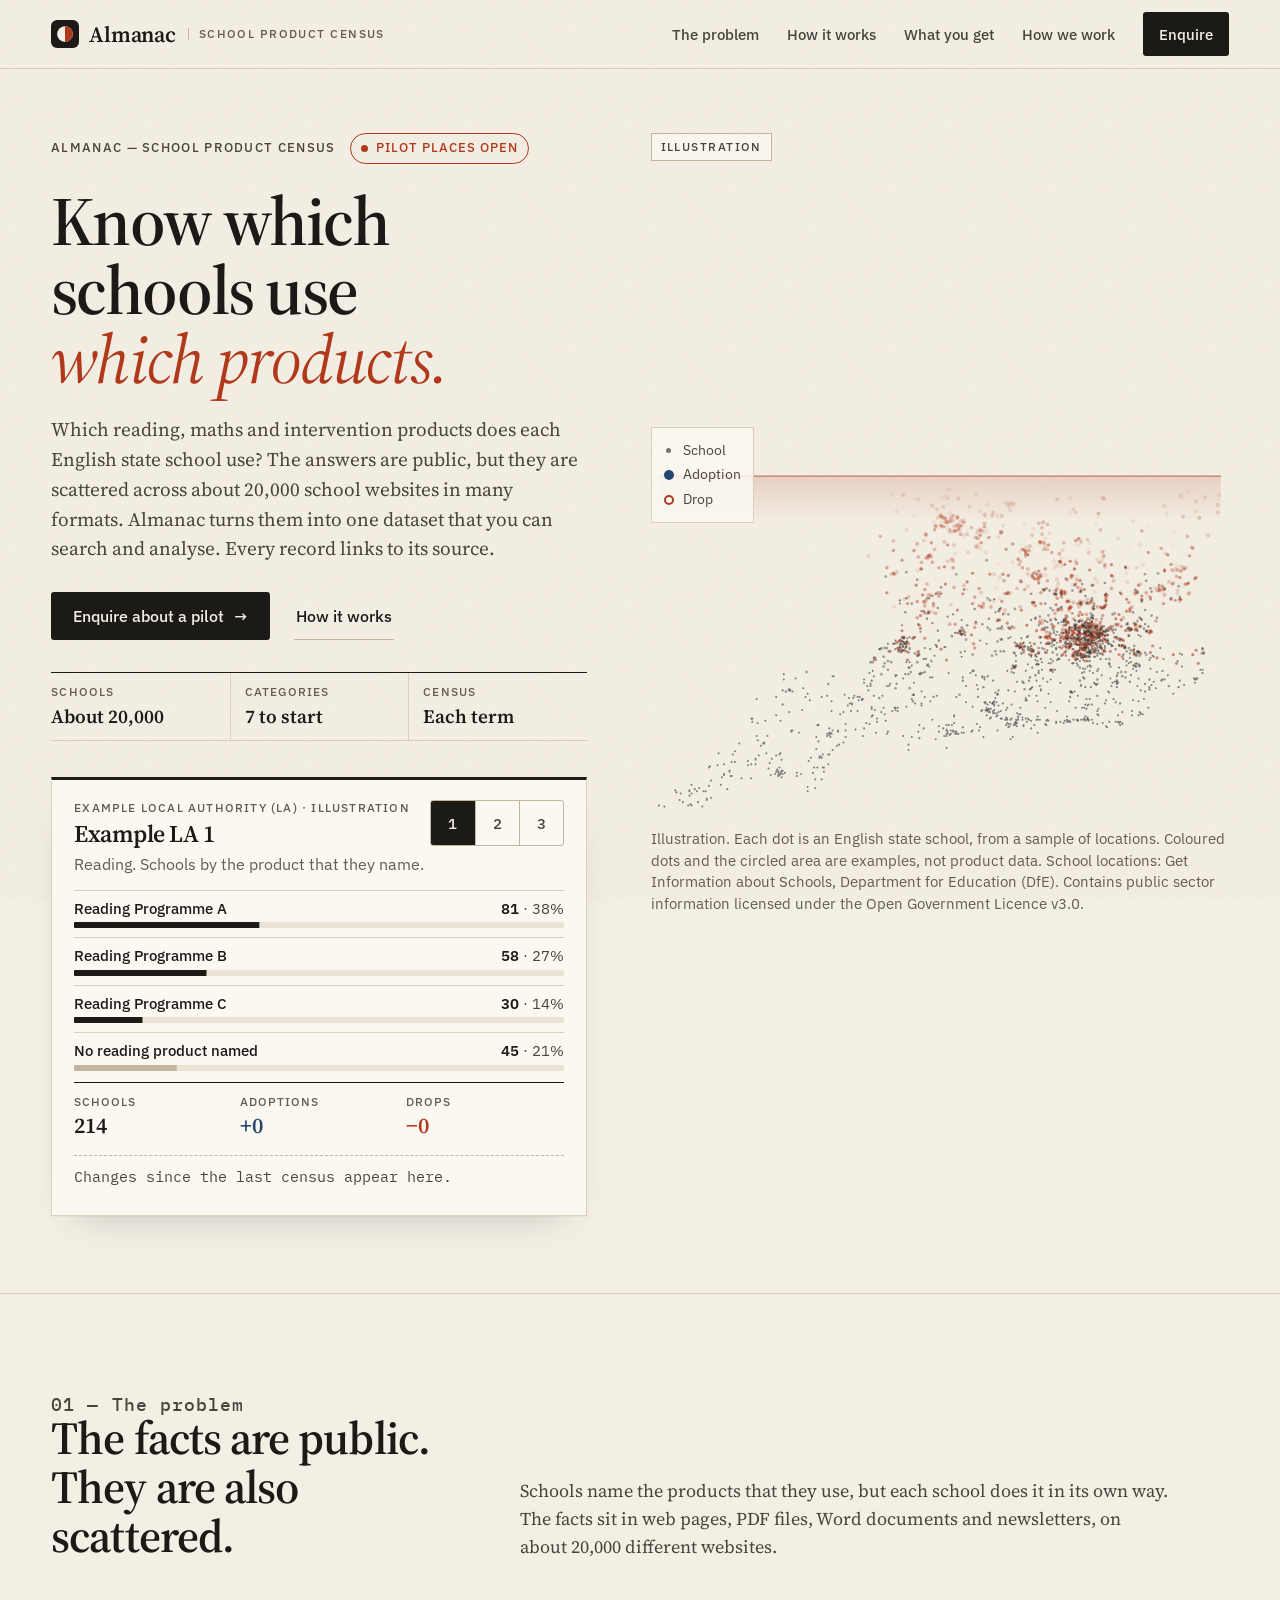
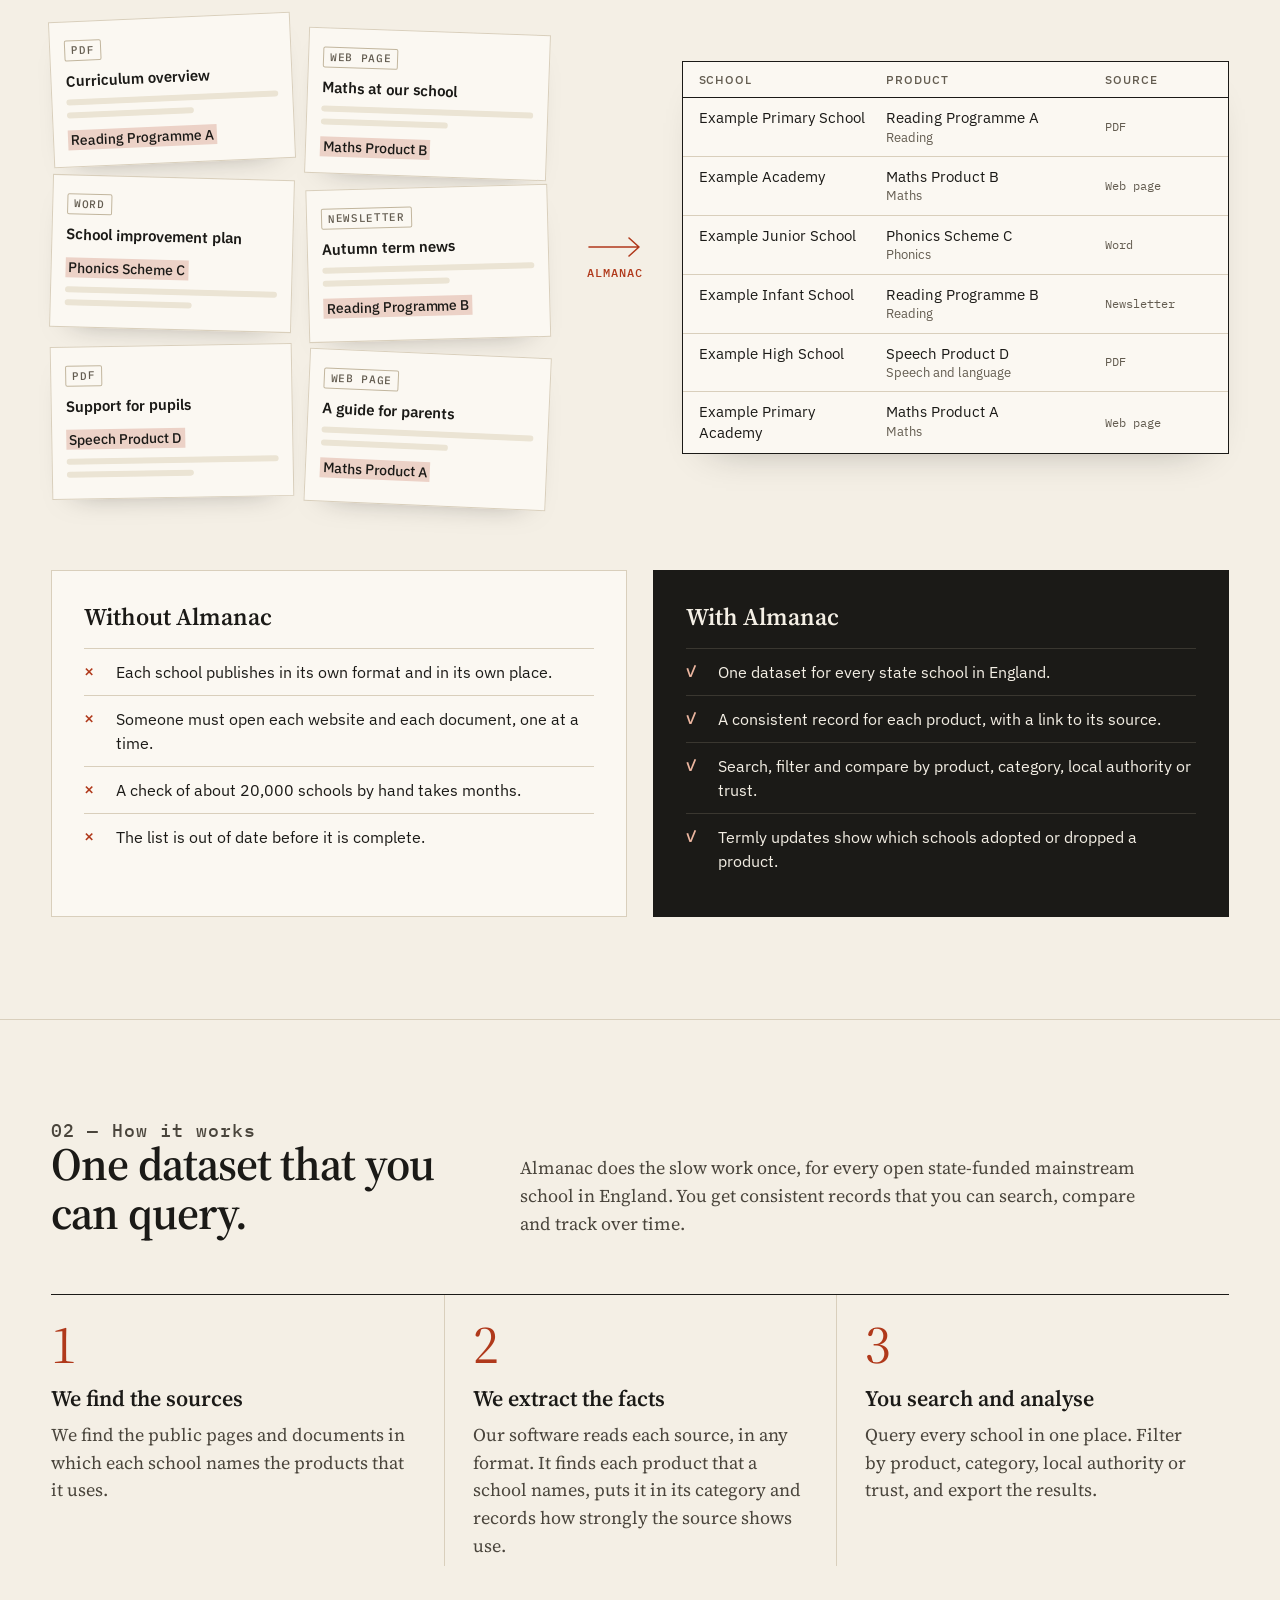
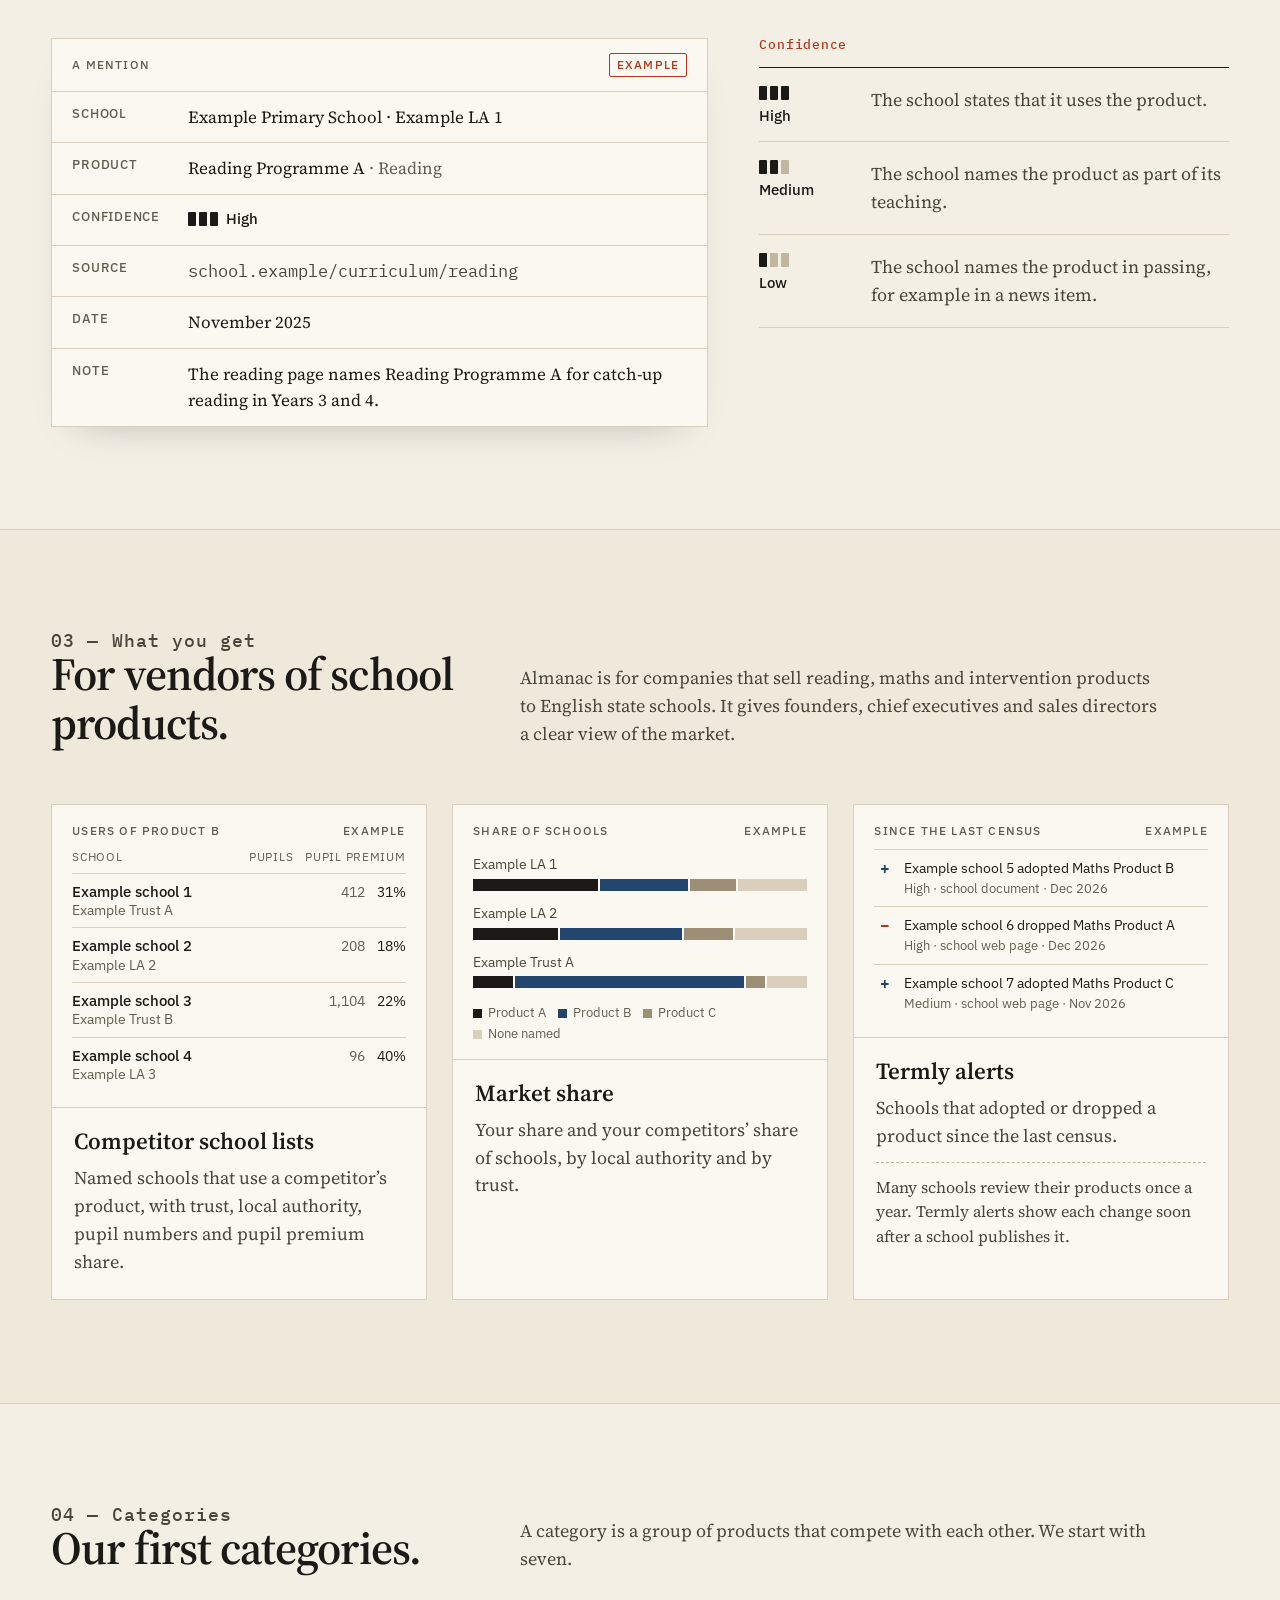
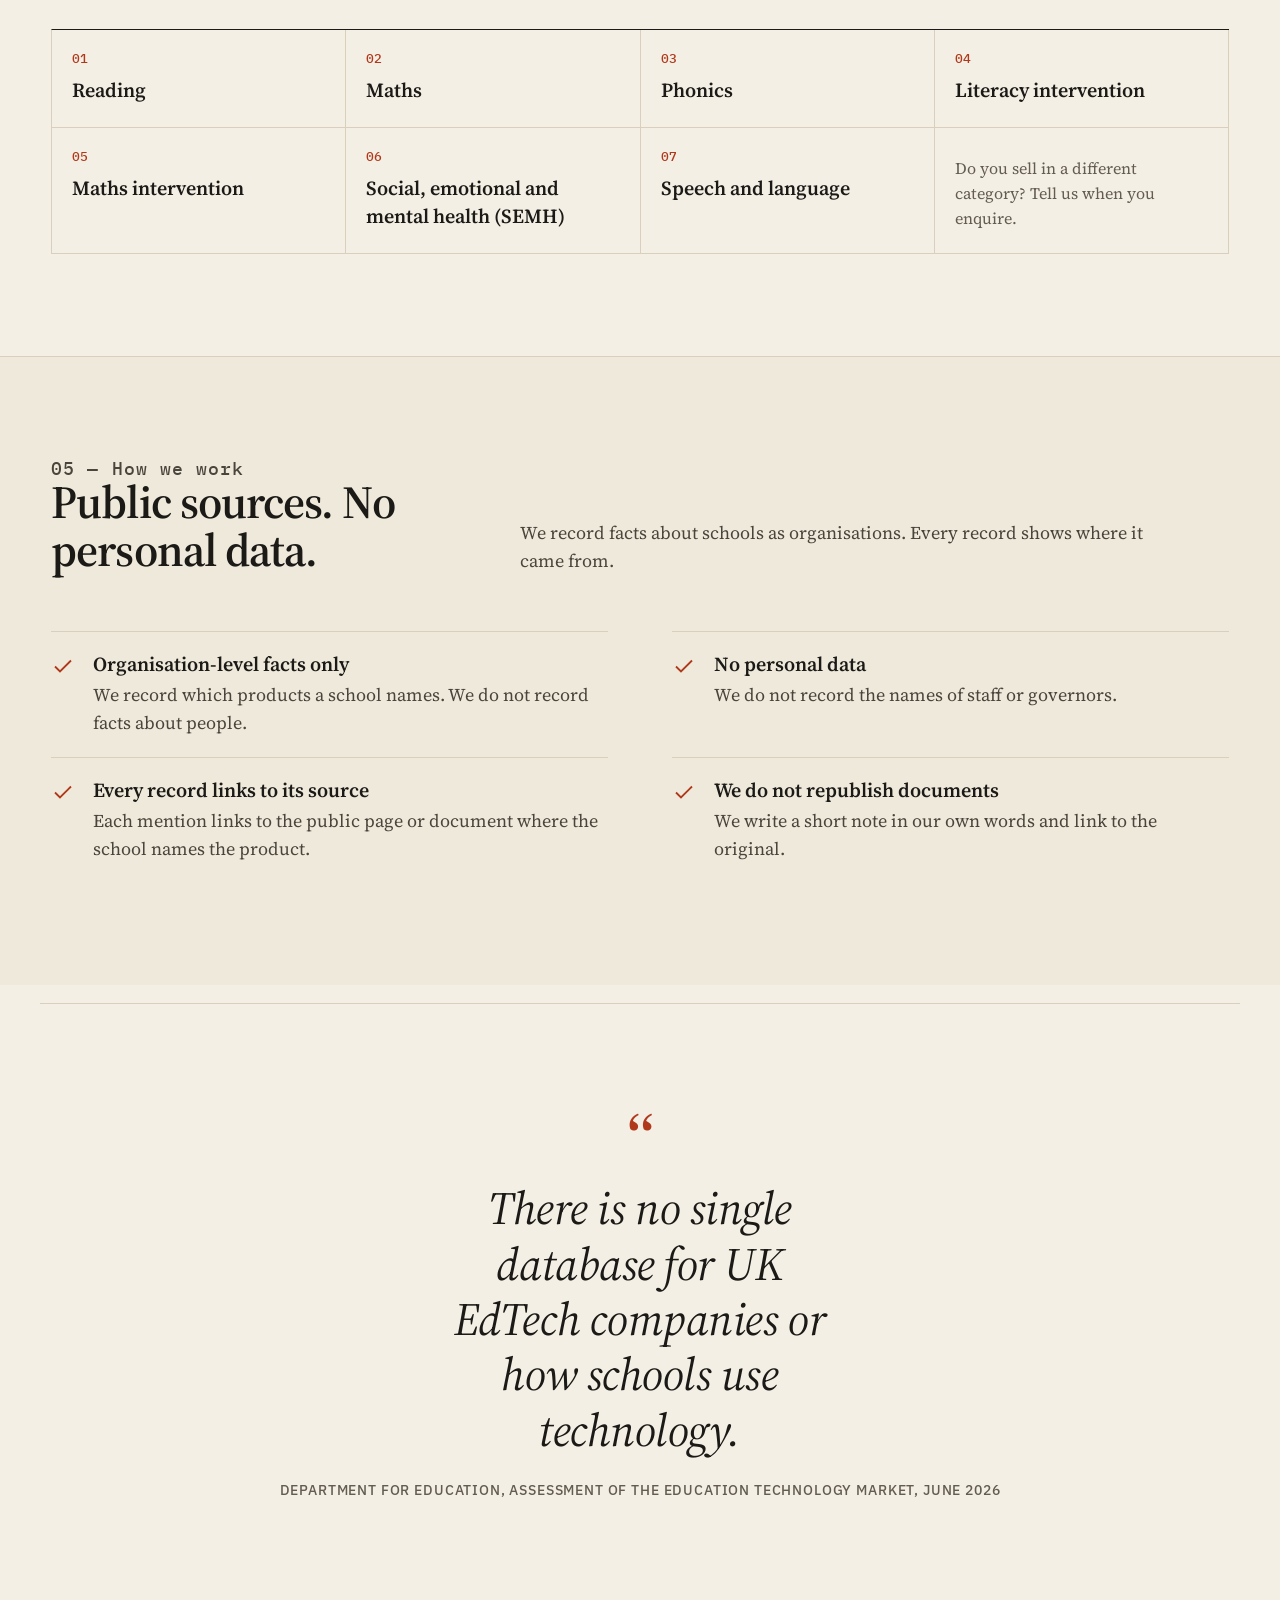
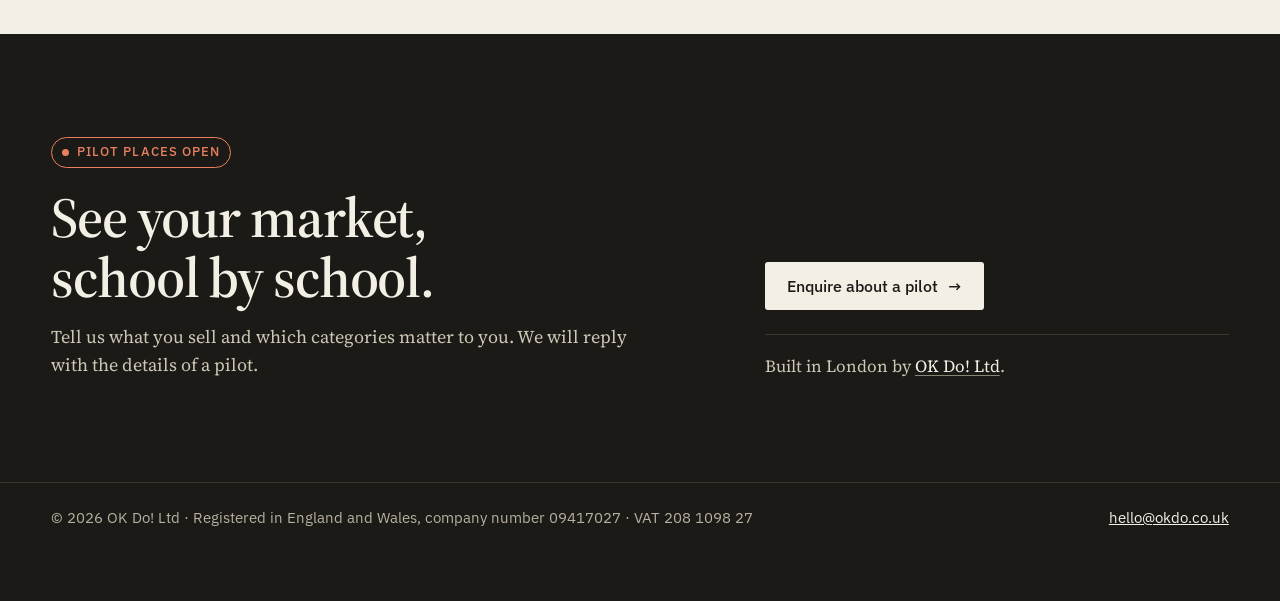
==== commit 5d7804e2: "Focus the Almanac page on the problem it solves" ====
--- a/almanac/index.html
+++ b/almanac/index.html
@@ -4,7 +4,7 @@
 <meta charset="utf-8">
 <meta name="viewport" content="width=device-width, initial-scale=1">
 <title>Almanac — school product census · OK Do! Ltd</title>
-<meta name="description" content="Almanac records which named products each English state school uses, from the school's own public website and its pupil premium statement. Pilot places open.">
+<meta name="description" content="Almanac turns public information from about 20,000 English school websites into one dataset of the products each school uses. Search, filter and analyse it. Pilot places open.">
 <meta property="og:type" content="website">
 <meta property="og:site_name" content="OK Do! Ltd">
 <meta property="og:title" content="Almanac — school product census">
@@ -257,6 +257,52 @@
 .foot p{margin:0}
 .foot a{color:var(--paper);display:inline-block;padding:12px 0;margin:-12px 0}
 
+/* problem: scattered sources become one table */
+.scatter{display:grid;grid-template-columns:minmax(0,1fr) auto minmax(0,1.1fr);gap:clamp(16px,3vw,40px);align-items:center}
+.srcs{display:grid;grid-template-columns:repeat(2,minmax(0,1fr));gap:14px}
+.src{background:var(--card);border:1px solid var(--rule);padding:12px 14px 14px;box-shadow:0 14px 30px -24px rgba(27,26,23,.5);transform:rotate(var(--r,0deg)) translateY(var(--y,0px));font-family:var(--sans)}
+.src .fmt{display:inline-block;font:500 11px/1 var(--mono);letter-spacing:.06em;text-transform:uppercase;color:var(--ink-3);border:1px solid var(--rule-2);padding:4px 6px;border-radius:2px;margin-bottom:10px}
+.src b{display:block;font:600 15px/1.3 var(--sans);margin-bottom:8px}
+.src .ln{display:block;height:6px;background:var(--paper-2);border-radius:3px;margin:7px 0}
+.src .ln.s{width:60%}
+.src mark{display:inline;font:500 14px/1.5 var(--sans);color:var(--ink);padding:1px 3px;background:linear-gradient(rgba(176,57,27,.2),rgba(176,57,27,.2)) 0 0/0 100% no-repeat;transition:background-size .5s var(--ease);transition-delay:calc(var(--i) * .3s + .4s)}
+.scatter.in .src mark{background-size:100% 100%}
+.flow{display:flex;flex-direction:column;align-items:center;gap:8px;font:500 12px/1 var(--mono);letter-spacing:.08em;text-transform:uppercase;color:var(--red)}
+.flow svg{width:56px;height:24px;overflow:visible}
+.flow path{fill:none;stroke:var(--red);stroke-width:1.6;stroke-linecap:round;stroke-linejoin:round;stroke-dasharray:1;stroke-dashoffset:1;transition:stroke-dashoffset .8s var(--ease) .2s}
+.scatter.in .flow path{stroke-dashoffset:0}
+.tbl{background:var(--card);border:1px solid var(--ink);font-family:var(--sans);box-shadow:0 18px 40px -30px rgba(27,26,23,.45)}
+.tbl-h,.tbl-r{display:grid;grid-template-columns:minmax(0,1.15fr) minmax(0,1.35fr) minmax(0,.7fr);gap:12px;padding:10px 16px}
+.tbl-h{font:500 12px/1.3 var(--sans);letter-spacing:.08em;text-transform:uppercase;color:var(--ink-3);border-bottom:1px solid var(--ink)}
+.tbl-r{font-size:15px;line-height:1.35;border-top:1px solid var(--rule);opacity:0;transform:translateX(-10px);transition:opacity .5s var(--ease),transform .5s var(--ease);transition-delay:calc(var(--i) * .3s + .7s)}
+.tbl-h+.tbl-r{border-top:0}
+.tbl-r small{display:block;color:var(--ink-3);font-size:13px}
+.tbl-r .f{font:400 12px/1.35 var(--mono);color:var(--ink-3);align-self:center}
+.scatter.in .tbl-r{opacity:1;transform:none}
+.vs{display:grid;grid-template-columns:repeat(2,minmax(0,1fr));gap:clamp(16px,2vw,28px);margin-top:clamp(40px,6vw,72px)}
+.vs article{padding:clamp(20px,3vw,32px);border:1px solid var(--rule);background:var(--card)}
+.vs .with{background:var(--ink);color:var(--paper);border-color:var(--ink)}
+.vs h3{font:600 24px/1.2 var(--serif);margin:0 0 16px}
+.vs ul{list-style:none;margin:0;padding:0}
+.vs li{display:grid;grid-template-columns:22px minmax(0,1fr);gap:10px;padding:11px 0;border-top:1px solid var(--rule);font:400 16px/1.5 var(--sans)}
+.vs .with li{border-top-color:#3A3730}
+.vs li::before{content:"\00D7";font:500 17px/1.4 var(--mono);color:var(--red)}
+.vs .with li::before{content:"\2713";color:#EBB59F}
+@media (max-width:900px){
+  .scatter{grid-template-columns:1fr}
+  .flow svg{transform:rotate(90deg);margin:16px 0}
+  .src:nth-child(n+5){display:none}
+  .tbl-r:nth-child(n+6){display:none}
+}
+@media (max-width:520px){
+  .tbl-h,.tbl-r{grid-template-columns:minmax(0,1fr) auto;row-gap:2px}
+  .tbl-h span:nth-child(2){display:none}
+  .tbl-r span:first-child{font-weight:600}
+  .tbl-r span:nth-child(2){grid-column:1}
+  .tbl-r .f{grid-column:2;grid-row:1 / span 2}
+}
+@media (max-width:820px){.vs{grid-template-columns:1fr}}
+
 /* reveal */
 .js .rv{opacity:0;transform:translateY(16px);transition:opacity .8s var(--ease),transform .8s var(--ease)}
 .js .rv.in{opacity:1;transform:none}
@@ -268,6 +314,7 @@
   .stage i{animation:none}
   .card,.btn,.btn .ar{transition:none}
   .tick{animation:none}
+  .src mark,.flow path,.tbl-r{transition:none}
 }
 @media (prefers-reduced-motion: no-preference) { @view-transition { navigation: auto; } }
 </style>
@@ -280,6 +327,7 @@
       <span class="brand-name">Almanac</span><span class="brand-desc">School product census</span>
     </a>
     <nav class="top-nav" aria-label="Sections">
+      <a href="#problem">The problem</a>
       <a href="#how">How it works</a>
       <a href="#get">What you get</a>
       <a href="#trust">How we work</a>
@@ -294,7 +342,7 @@
       <div class="intro">
         <p class="eyebrow"><span>Almanac — school product census</span><span class="stage"><i aria-hidden="true"></i>Pilot places open</span></p>
         <h1 id="hero-title">Know which schools use <em>which products.</em></h1>
-        <p class="lede">Almanac records the named reading, maths and intervention products that each English state school uses. We read each school’s own public website and its pupil premium statement. Every record links to its source.</p>
+        <p class="lede">Which reading, maths and intervention products does each English state school use? The answers are public, but they are scattered across about 20,000 school websites in many formats. Almanac turns them into one dataset that you can search and analyse. Every record links to its source.</p>
         <div class="cta-row">
           <a class="btn" href="mailto:hello@okdo.co.uk?subject=Almanac%20enquiry">Enquire about a pilot <span class="ar" aria-hidden="true">→</span></a>
           <a class="link" href="#how">How it works</a>
@@ -348,16 +396,65 @@
     </figure>
   </section>
 
+  <section class="sec" id="problem" aria-labelledby="problem-title">
+    <div class="wrap">
+      <div class="sec-head rv">
+        <div><p class="sec-no">01 — The problem</p><h2 id="problem-title">The facts are public. They are also scattered.</h2></div>
+        <p>Schools name the products that they use, but each school does it in its own way. The facts sit in web pages, PDF files, Word documents and newsletters, on about 20,000 different websites.</p>
+      </div>
+      <div class="scatter rv" role="img" aria-label="Illustration: six school documents in different formats each name a product. Almanac puts the products into one table, with the school, the category and the source format.">
+        <div class="srcs" aria-hidden="true">
+          <div class="src" style="--r:-2.5deg;--y:0px;--i:0"><span class="fmt">PDF</span><b>Curriculum overview</b><span class="ln"></span><span class="ln s"></span><mark>Reading Programme A</mark></div>
+          <div class="src" style="--r:2deg;--y:14px;--i:1"><span class="fmt">Web page</span><b>Maths at our school</b><span class="ln"></span><span class="ln s"></span><mark>Maths Product B</mark></div>
+          <div class="src" style="--r:1.5deg;--y:0px;--i:2"><span class="fmt">Word</span><b>School improvement plan</b><mark>Phonics Scheme C</mark><span class="ln"></span><span class="ln s"></span></div>
+          <div class="src" style="--r:-1.5deg;--y:10px;--i:3"><span class="fmt">Newsletter</span><b>Autumn term news</b><span class="ln"></span><span class="ln s"></span><mark>Reading Programme B</mark></div>
+          <div class="src" style="--r:-1deg;--y:0px;--i:4"><span class="fmt">PDF</span><b>Support for pupils</b><mark>Speech Product D</mark><span class="ln"></span><span class="ln s"></span></div>
+          <div class="src" style="--r:2.5deg;--y:8px;--i:5"><span class="fmt">Web page</span><b>A guide for parents</b><span class="ln"></span><span class="ln s"></span><mark>Maths Product A</mark></div>
+        </div>
+        <div class="flow" aria-hidden="true"><svg viewBox="0 0 56 24"><path pathLength="1" d="M2 12h50M42 3l10 9-10 9"/></svg>Almanac</div>
+        <div class="tbl" aria-hidden="true">
+          <div class="tbl-h"><span>School</span><span>Product</span><span>Source</span></div>
+          <div class="tbl-r" style="--i:0"><span>Example Primary School</span><span>Reading Programme A<small>Reading</small></span><span class="f">PDF</span></div>
+          <div class="tbl-r" style="--i:1"><span>Example Academy</span><span>Maths Product B<small>Maths</small></span><span class="f">Web page</span></div>
+          <div class="tbl-r" style="--i:2"><span>Example Junior School</span><span>Phonics Scheme C<small>Phonics</small></span><span class="f">Word</span></div>
+          <div class="tbl-r" style="--i:3"><span>Example Infant School</span><span>Reading Programme B<small>Reading</small></span><span class="f">Newsletter</span></div>
+          <div class="tbl-r" style="--i:4"><span>Example High School</span><span>Speech Product D<small>Speech and language</small></span><span class="f">PDF</span></div>
+          <div class="tbl-r" style="--i:5"><span>Example Primary Academy</span><span>Maths Product A<small>Maths</small></span><span class="f">Web page</span></div>
+        </div>
+      </div>
+      <div class="vs">
+        <article class="rv">
+          <h3>Without Almanac</h3>
+          <ul>
+            <li>Each school publishes in its own format and in its own place.</li>
+            <li>Someone must open each website and each document, one at a time.</li>
+            <li>A check of about 20,000 schools by hand takes months.</li>
+            <li>The list is out of date before it is complete.</li>
+          </ul>
+        </article>
+        <article class="with rv d1">
+          <h3>With Almanac</h3>
+          <ul>
+            <li>One dataset for every state school in England.</li>
+            <li>A consistent record for each product, with a link to its source.</li>
+            <li>Search, filter and compare by product, category, local authority or trust.</li>
+            <li>Termly updates show which schools adopted or dropped a product.</li>
+          </ul>
+        </article>
+      </div>
+    </div>
+  </section>
+
   <section class="sec" id="how" aria-labelledby="how-title">
     <div class="wrap">
       <div class="sec-head rv">
-        <div><p class="sec-no">01 — How it works</p><h2 id="how-title">One record for each school, from public sources.</h2></div>
-        <p>We cover every open state-funded mainstream school in England. That is about 20,000 schools. For each school, we record the products that it names in public.</p>
+        <div><p class="sec-no">02 — How it works</p><h2 id="how-title">One dataset that you can query.</h2></div>
+        <p>Almanac does the slow work once, for every open state-funded mainstream school in England. You get consistent records that you can search, compare and track over time.</p>
       </div>
       <ol class="steps">
-        <li class="rv"><span class="n" aria-hidden="true">1</span><h3>We read the school’s website</h3><p>We visit the school’s own public website and read its pages about the curriculum, reading, maths and phonics.</p></li>
-        <li class="rv d1"><span class="n" aria-hidden="true">2</span><h3>We read the pupil premium statement</h3><p>Each school publishes this statement every year on a DfE template. The template has a table of externally provided programmes.</p></li>
-        <li class="rv d2"><span class="n" aria-hidden="true">3</span><h3>We record each mention</h3><p>A mention is one record that a school names a product. It has the source link, the date and a short note in our own words.</p></li>
+        <li class="rv"><span class="n" aria-hidden="true">1</span><h3>We find the sources</h3><p>We find the public pages and documents in which each school names the products that it uses.</p></li>
+        <li class="rv d1"><span class="n" aria-hidden="true">2</span><h3>We extract the facts</h3><p>Our software reads each source, in any format. It finds each product that a school names, puts it in its category and records how strongly the source shows use.</p></li>
+        <li class="rv d2"><span class="n" aria-hidden="true">3</span><h3>You search and analyse</h3><p>Query every school in one place. Filter by product, category, local authority or trust, and export the results.</p></li>
       </ol>
 
       <div class="ex-grid">
@@ -367,17 +464,17 @@
             <dt>School</dt><dd>Example Primary School · Example LA 1</dd>
             <dt>Product</dt><dd>Reading Programme A <span style="color:var(--ink-3)">· Reading</span></dd>
             <dt>Confidence</dt><dd><span class="conf"><span class="pips h" aria-hidden="true"><i></i><i></i><i></i></span>High</span></dd>
-            <dt>Source</dt><dd class="mono">school.example/pupil-premium-statement.pdf</dd>
-            <dt>Date</dt><dd class="num">December 2025</dd>
-            <dt>Note</dt><dd>The table of externally provided programmes lists Reading Programme A for catch-up reading in Years 3 and 4.</dd>
+            <dt>Source</dt><dd class="mono">school.example/curriculum/reading</dd>
+            <dt>Date</dt><dd class="num">November 2025</dd>
+            <dt>Note</dt><dd>The reading page names Reading Programme A for catch-up reading in Years 3 and 4.</dd>
           </dl>
         </article>
         <div class="rv d1">
           <h3 class="sec-no" style="margin-bottom:16px">Confidence</h3>
           <ul class="levels">
-            <li><span class="conf"><span class="pips h" aria-hidden="true"><i></i><i></i><i></i></span>High</span><div><p>An explicit statement of use, a row in the pupil premium table, or a pupil login link.</p></div></li>
-            <li><span class="conf"><span class="pips m" aria-hidden="true"><i></i><i></i><i></i></span>Medium</span><div><p>The school names the product on a curriculum page as part of teaching.</p></div></li>
-            <li><span class="conf"><span class="pips l" aria-hidden="true"><i></i><i></i><i></i></span>Low</span><div><p>A recommendation list, a news item or an ambiguous name.</p></div></li>
+            <li><span class="conf"><span class="pips h" aria-hidden="true"><i></i><i></i><i></i></span>High</span><div><p>The school states that it uses the product.</p></div></li>
+            <li><span class="conf"><span class="pips m" aria-hidden="true"><i></i><i></i><i></i></span>Medium</span><div><p>The school names the product as part of its teaching.</p></div></li>
+            <li><span class="conf"><span class="pips l" aria-hidden="true"><i></i><i></i><i></i></span>Low</span><div><p>The school names the product in passing, for example in a news item.</p></div></li>
           </ul>
         </div>
       </div>
@@ -387,7 +484,7 @@
   <section class="sec alt" id="get" aria-labelledby="get-title">
     <div class="wrap">
       <div class="sec-head rv">
-        <div><p class="sec-no">02 — What you get</p><h2 id="get-title">For vendors of school products.</h2></div>
+        <div><p class="sec-no">03 — What you get</p><h2 id="get-title">For vendors of school products.</h2></div>
         <p>Almanac is for companies that sell reading, maths and intervention products to English state schools. It gives founders, chief executives and sales directors a clear view of the market.</p>
       </div>
       <div class="cards">
@@ -426,15 +523,15 @@
           <div class="card-viz" aria-hidden="true">
             <div class="viz-label"><span>Since the last census</span><span>Example</span></div>
             <ul class="alerts">
-              <li><span class="sg plus">+</span><span>Example school 5 adopted Maths Product B<span class="meta">High · pupil premium statement · Dec 2026</span></span></li>
-              <li><span class="sg minus">−</span><span>Example school 6 dropped Maths Product A<span class="meta">High · pupil premium statement · Dec 2026</span></span></li>
-              <li><span class="sg plus">+</span><span>Example school 7 adopted Maths Product C<span class="meta">Medium · maths curriculum page · Nov 2026</span></span></li>
+              <li><span class="sg plus">+</span><span>Example school 5 adopted Maths Product B<span class="meta">High · school document · Dec 2026</span></span></li>
+              <li><span class="sg minus">−</span><span>Example school 6 dropped Maths Product A<span class="meta">High · school web page · Dec 2026</span></span></li>
+              <li><span class="sg plus">+</span><span>Example school 7 adopted Maths Product C<span class="meta">Medium · school web page · Nov 2026</span></span></li>
             </ul>
           </div>
           <div class="card-body">
             <h3>Termly alerts</h3>
             <p>Schools that adopted or dropped a product since the last census.</p>
-            <p class="note">Schools refresh pupil premium statements each December, so many renewals and switches show at that time.</p>
+            <p class="note">Many schools review their products once a year. Termly alerts show each change soon after a school publishes it.</p>
           </div>
         </article>
       </div>
@@ -444,7 +541,7 @@
   <section class="sec" id="cats" aria-labelledby="cats-title">
     <div class="wrap">
       <div class="sec-head rv">
-        <div><p class="sec-no">03 — Categories</p><h2 id="cats-title">Our first categories.</h2></div>
+        <div><p class="sec-no">04 — Categories</p><h2 id="cats-title">Our first categories.</h2></div>
         <p>A category is a group of products that compete with each other. We start with seven.</p>
       </div>
       <ul class="cats rv">
@@ -463,7 +560,7 @@
   <section class="sec alt" id="trust" aria-labelledby="trust-title">
     <div class="wrap">
       <div class="sec-head rv">
-        <div><p class="sec-no">04 — How we work</p><h2 id="trust-title">Public sources. No personal data.</h2></div>
+        <div><p class="sec-no">05 — How we work</p><h2 id="trust-title">Public sources. No personal data.</h2></div>
         <p>We record facts about schools as organisations. Every record shows where it came from.</p>
       </div>
       <ul class="trust">
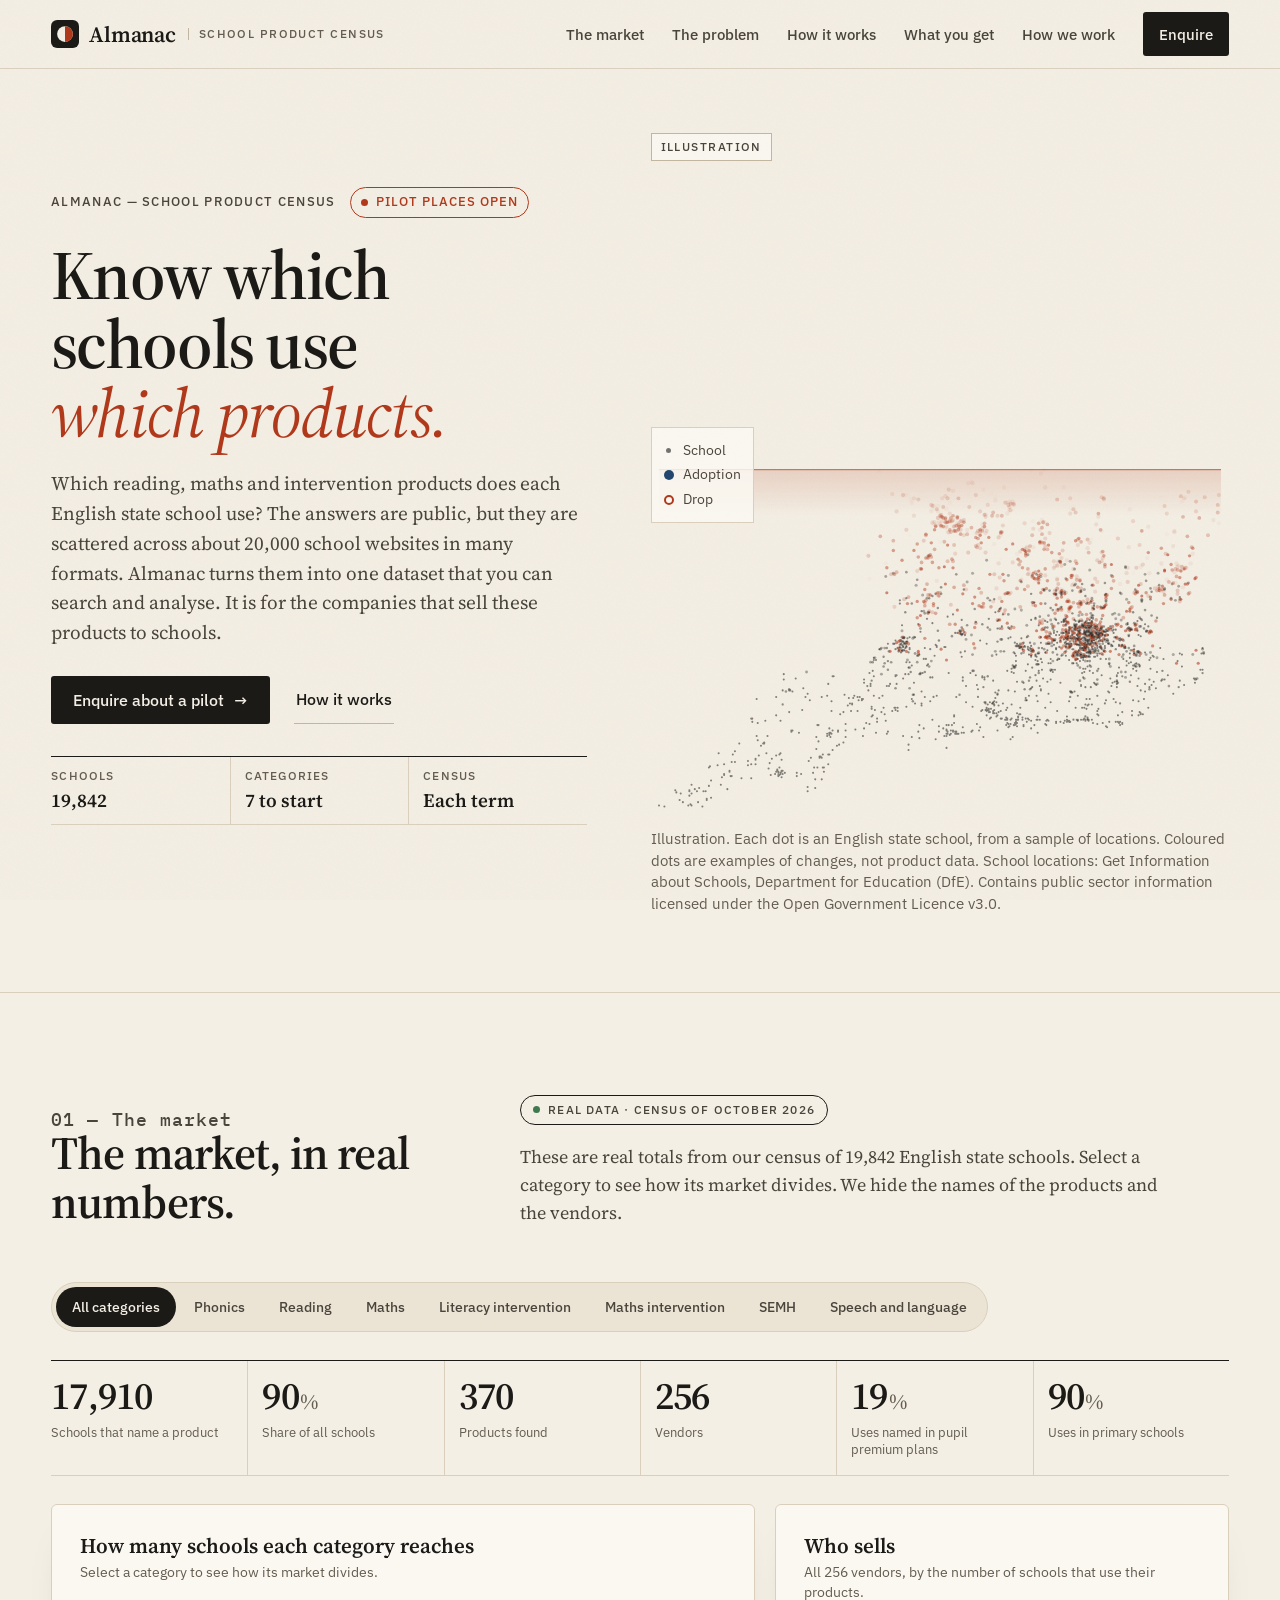
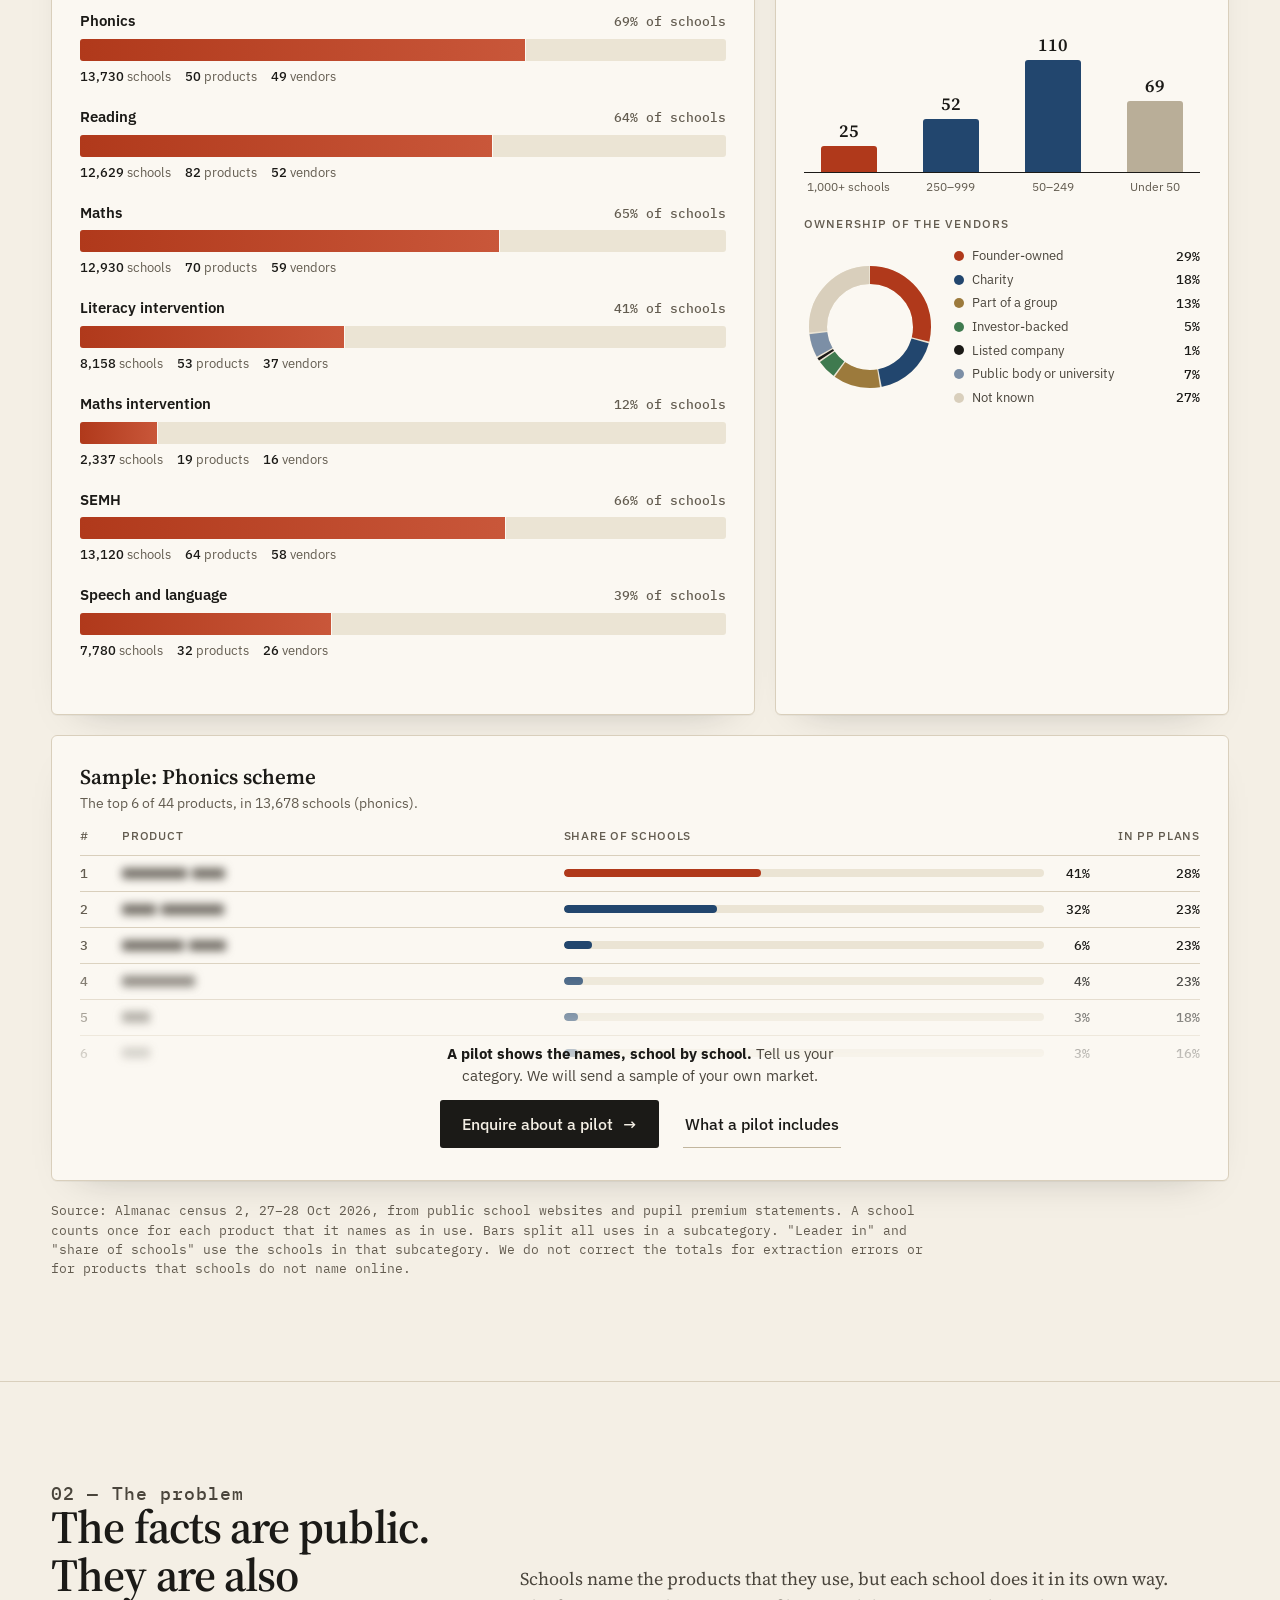
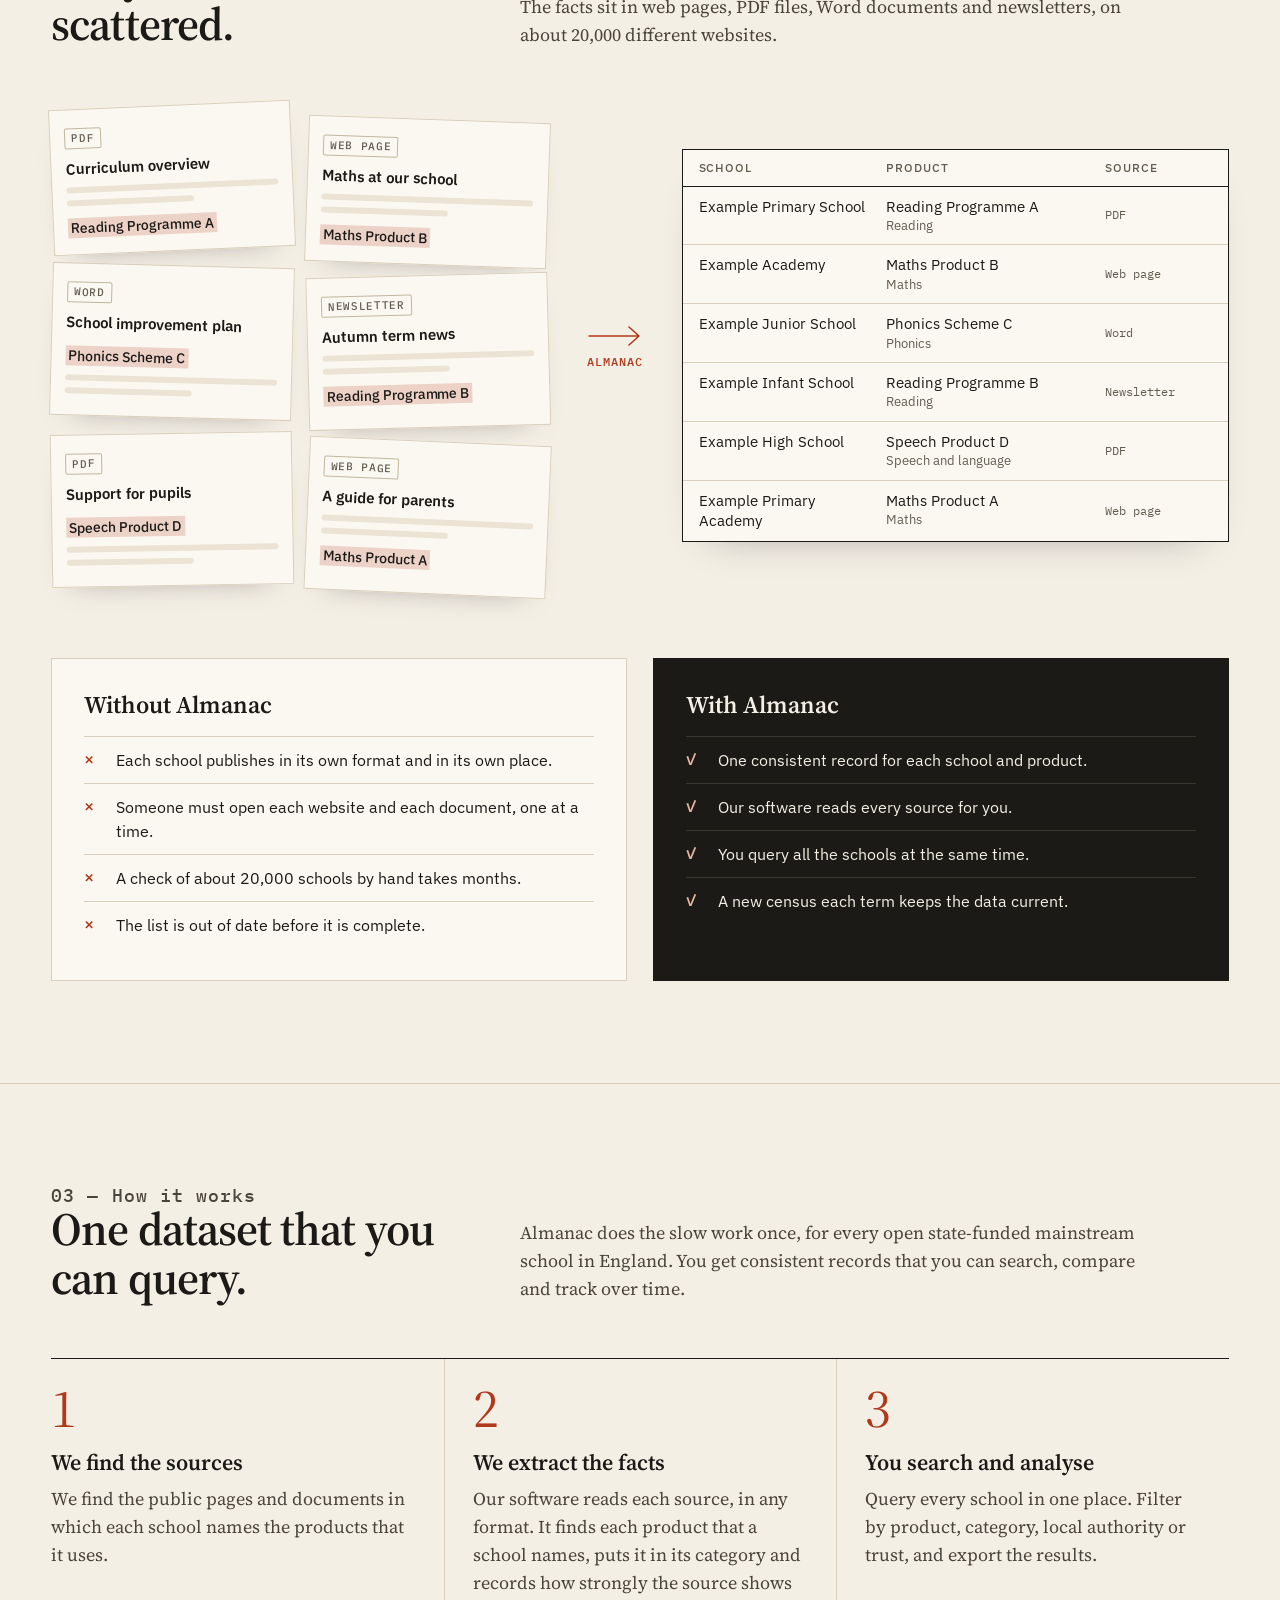
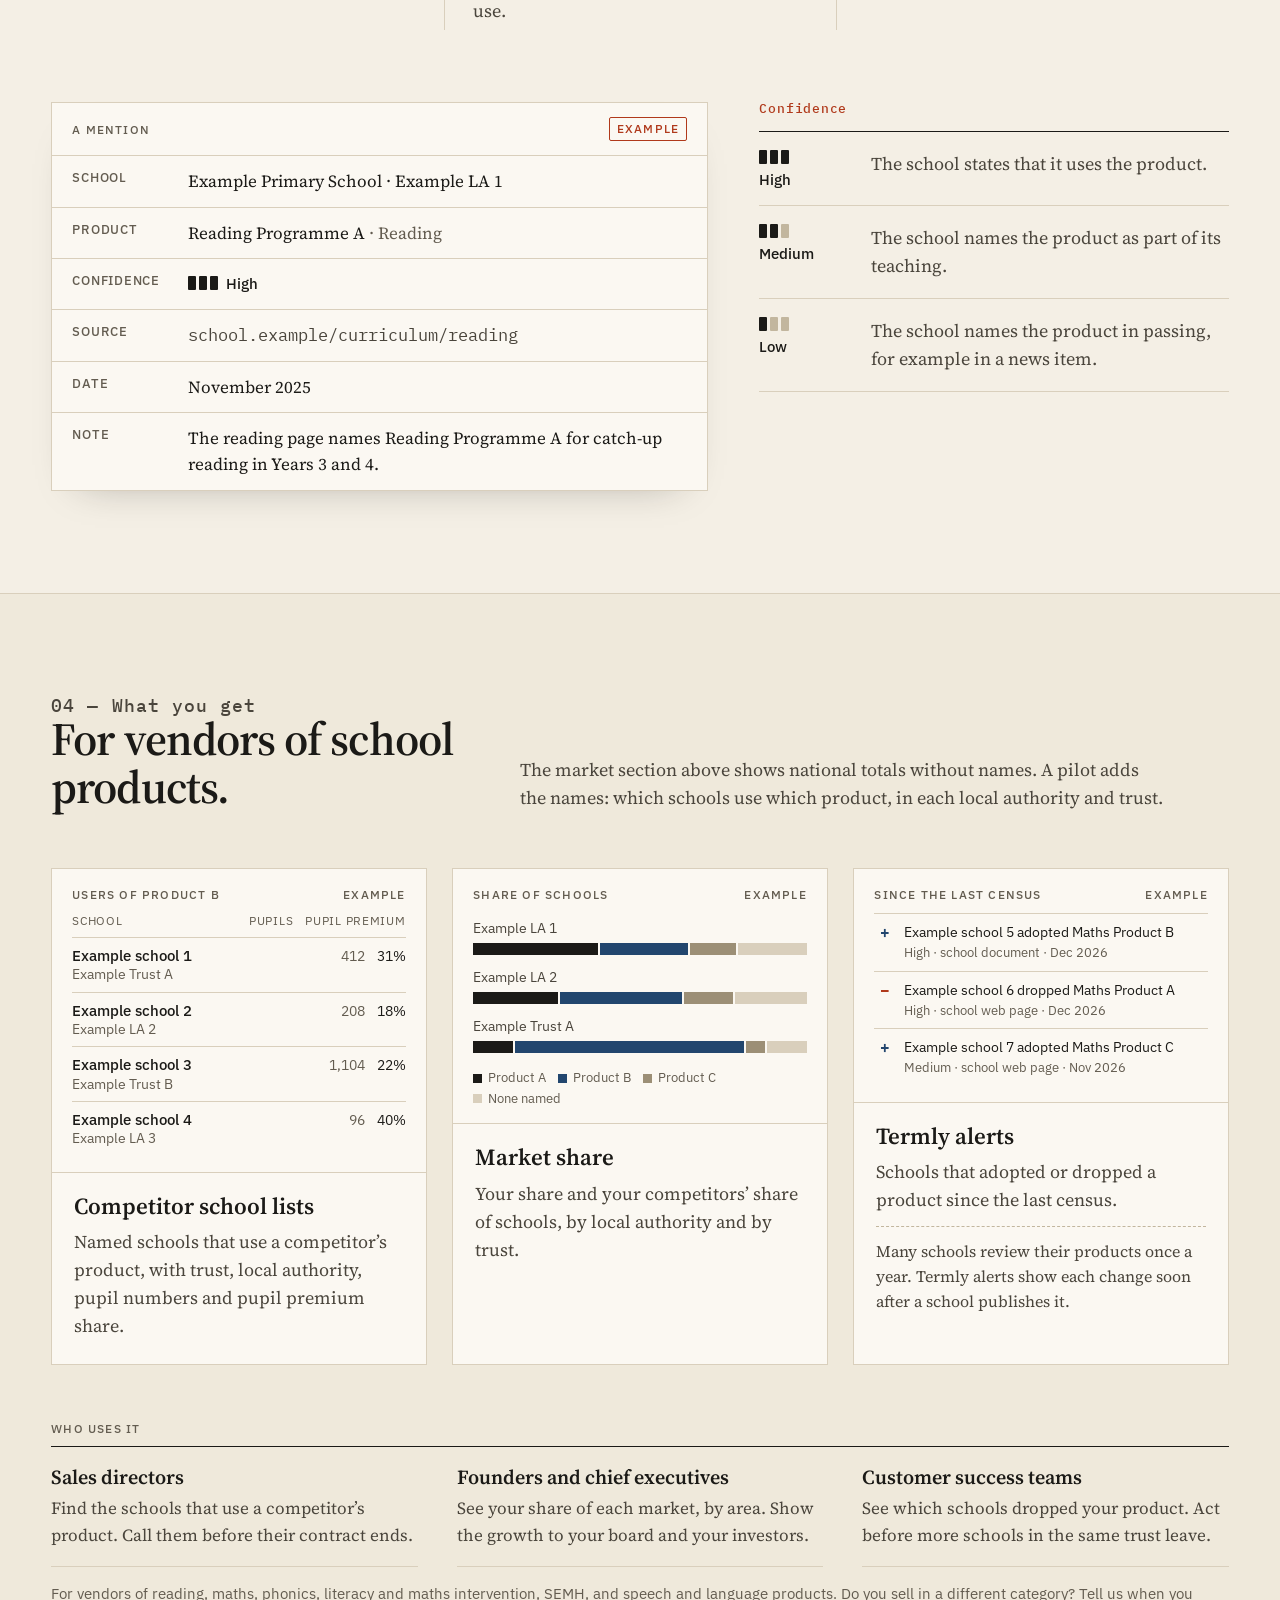
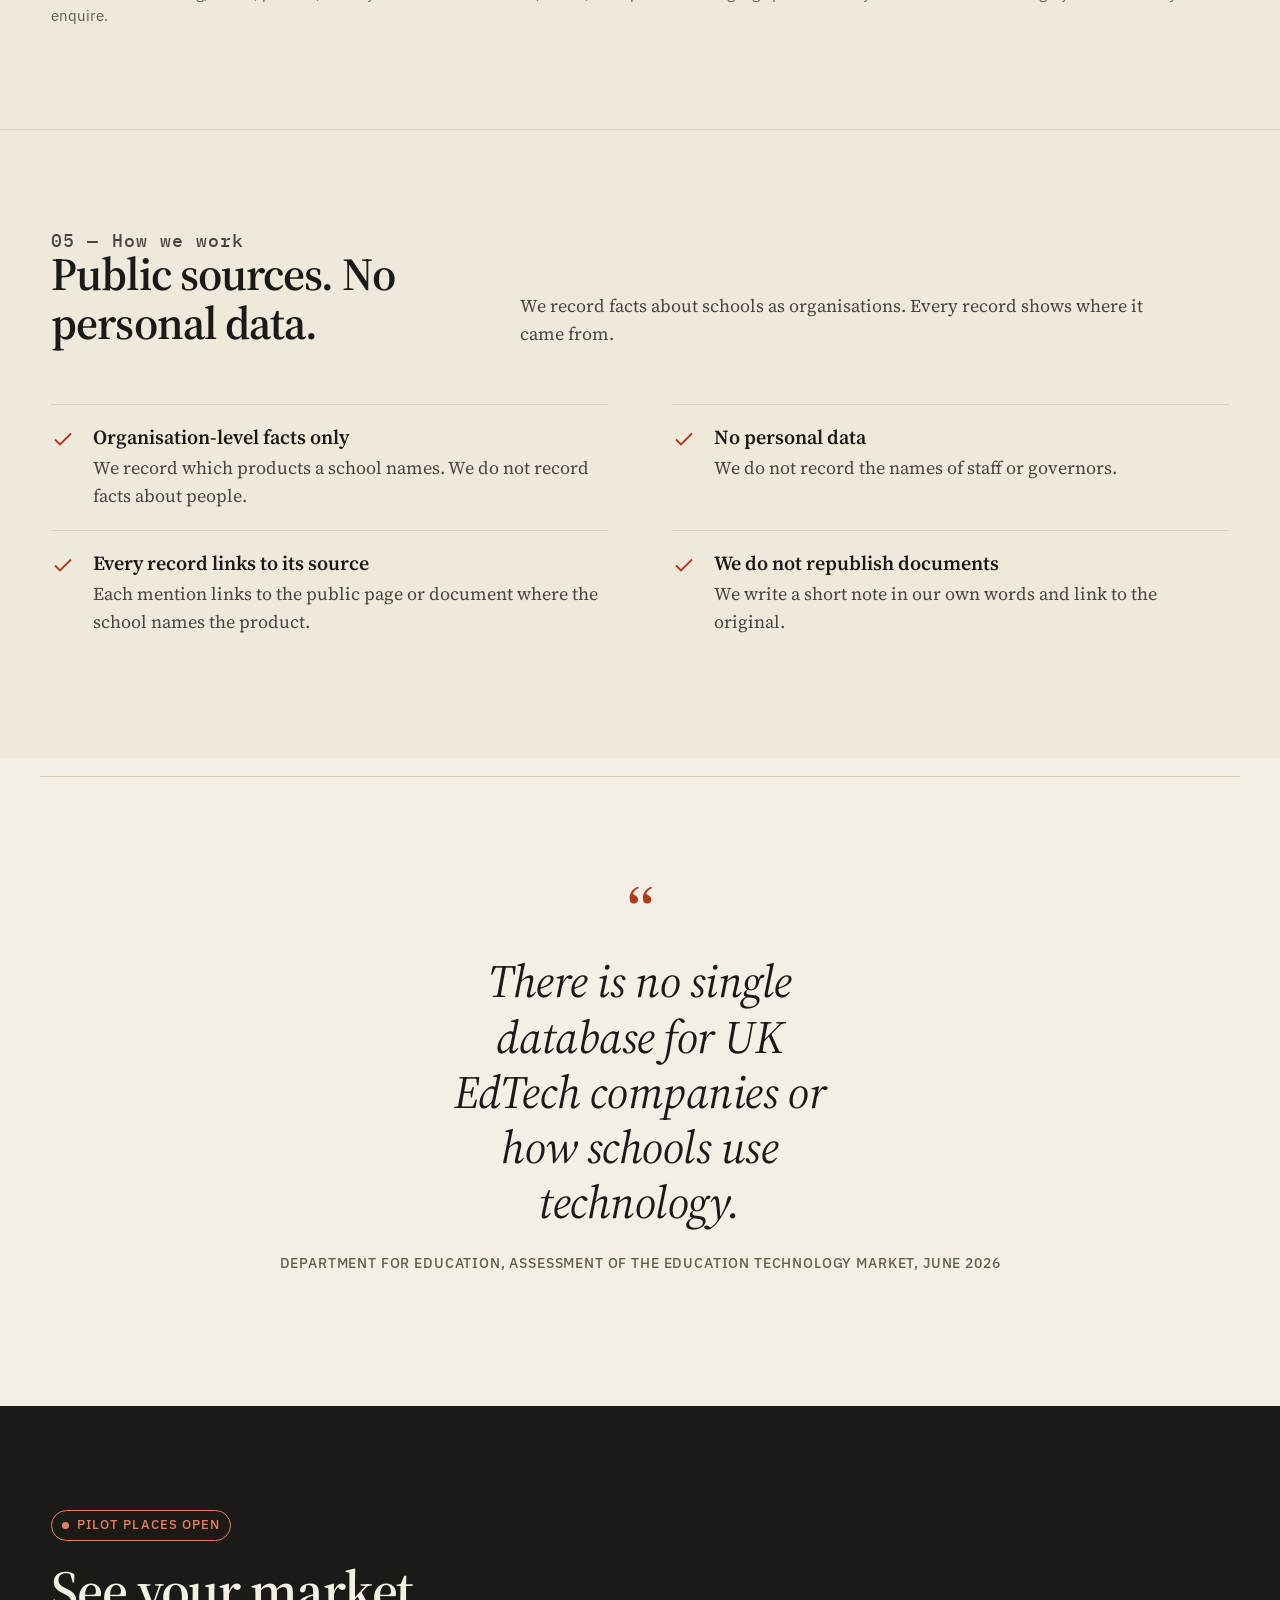
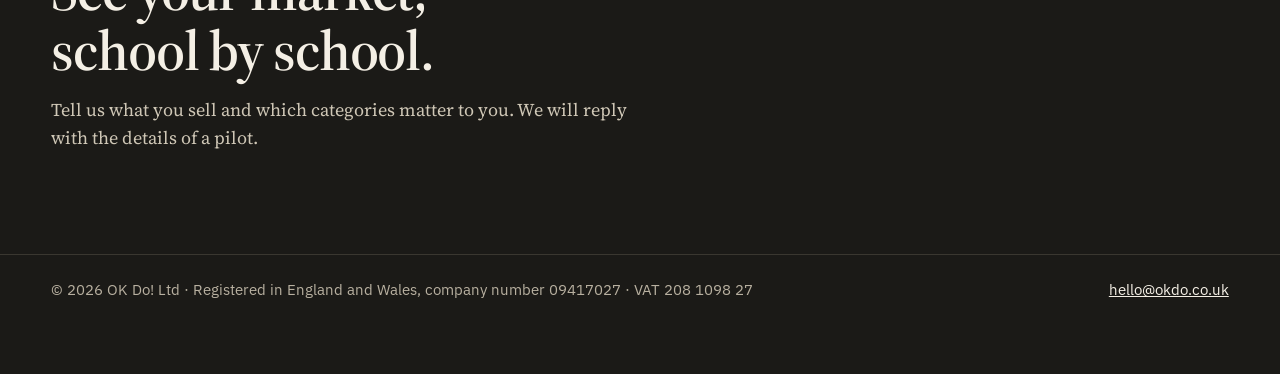
==== commit 8da4659d: "Show real census totals on the Almanac page Add an interactive market section with anonymised totals" ====
--- a/almanac/index.html
+++ b/almanac/index.html
@@ -67,7 +67,9 @@
 @media (max-width:520px){.brand-desc{display:none}}
 
 /* hero */
-.hero{display:grid;grid-template-columns:minmax(0,1fr) minmax(0,1.08fr);gap:clamp(32px,5vw,72px);padding-top:clamp(28px,5vw,64px);padding-bottom:clamp(40px,6vw,80px);align-items:start}
+.hero{display:grid;grid-template-columns:minmax(0,1fr) minmax(0,1.08fr);gap:clamp(32px,5vw,72px);padding-top:clamp(28px,5vw,64px);padding-bottom:clamp(40px,6vw,80px);align-items:center}
+.kicker{font:500 12px/1.3 var(--sans);letter-spacing:.1em;text-transform:uppercase;color:var(--ink-3);margin:0 0 4px}
+.plus{color:var(--blue)} .minus{color:var(--red)}
 .eyebrow{display:flex;flex-wrap:wrap;align-items:center;gap:10px 14px;margin:0 0 22px;font:500 13px/1.3 var(--sans);letter-spacing:.1em;text-transform:uppercase;color:var(--ink-2)}
 .stage{display:inline-flex;align-items:center;gap:8px;padding:6px 10px;border:1px solid var(--red);color:var(--red);border-radius:999px;font:500 13px/1.3 var(--sans);letter-spacing:.08em;text-transform:uppercase}
 .stage i{width:7px;height:7px;border-radius:50%;background:var(--red);animation:blink 1.6s ease-in-out 3}
@@ -81,38 +83,6 @@
 .facts div+div{padding-left:14px;border-left:1px solid var(--rule)}
 .facts dt{font:500 12px/1.2 var(--sans);letter-spacing:.1em;text-transform:uppercase;color:var(--ink-3);margin-bottom:6px}
 .facts dd{margin:0;font:600 19px/1.2 var(--serif)}
-
-/* panel */
-.panel{background:var(--card);border:1px solid var(--rule);border-top:3px solid var(--ink);padding:20px 22px 18px;box-shadow:0 1px 0 rgba(27,26,23,.04),0 18px 40px -28px rgba(27,26,23,.35)}
-.panel-head{display:flex;justify-content:space-between;align-items:flex-start;gap:12px;margin-bottom:6px}
-.kicker{font:500 12px/1.3 var(--sans);letter-spacing:.1em;text-transform:uppercase;color:var(--ink-3);margin:0 0 4px}
-.panel-title{font:600 24px/1.15 var(--serif);margin:0}
-.seg{display:flex;border:1px solid var(--rule-2);border-radius:3px;overflow:hidden;flex:none}
-.seg button{all:unset;box-sizing:border-box;cursor:pointer;min-width:44px;min-height:44px;display:grid;place-items:center;font:500 15px/1 var(--sans);color:var(--ink-2);font-variant-numeric:tabular-nums;transition:background .2s,color .2s}
-.seg button+button{border-left:1px solid var(--rule-2)}
-.seg button:hover{background:var(--paper-2);color:var(--ink)}
-.seg button[aria-pressed="true"]{background:var(--ink);color:var(--paper)}
-.seg button:focus-visible{outline:2px solid var(--red);outline-offset:-4px}
-.panel-sub{font:400 16px/1.4 var(--sans);color:var(--ink-3);margin:6px 0 14px}
-.bars{list-style:none;margin:0;padding:0}
-.bars li{display:grid;grid-template-columns:minmax(0,1fr) auto;gap:4px 12px;padding:8px 0 9px;border-top:1px solid var(--rule);position:relative}
-.bars li::before{content:"";position:absolute;left:-22px;top:0;bottom:0;width:3px;background:transparent;transition:background .6s}
-.bars li.f-a::before{background:var(--blue)}
-.bars li.f-d::before{background:var(--red)}
-.b-name{font:500 15px/1.3 var(--sans)}
-.b-num{font:400 15px/1.3 var(--sans);color:var(--ink-2);font-variant-numeric:tabular-nums;text-align:right}
-.b-num b{color:var(--ink);font-weight:600}
-.b-bar{grid-column:1/-1;height:6px;background:var(--paper-2);border-radius:1px;overflow:hidden}
-.b-bar i{display:block;height:100%;background:var(--ink);transform-origin:left;transform:scaleX(var(--w,0));transition:transform .9s var(--ease)}
-.bars li.none .b-bar i{background:var(--rule-2)}
-.panel-foot{display:grid;grid-template-columns:repeat(3,minmax(0,1fr));gap:8px;border-top:1px solid var(--ink);margin-top:2px;padding-top:12px}
-.panel-foot .k{display:block;font:500 12px/1.2 var(--sans);letter-spacing:.08em;text-transform:uppercase;color:var(--ink-3);margin-bottom:4px}
-.panel-foot b{font:600 22px/1 var(--serif);font-variant-numeric:tabular-nums}
-.plus{color:var(--blue)} .minus{color:var(--red)}
-.panel-log{margin:14px 0 0;padding-top:10px;border-top:1px dashed var(--rule-2);font:400 15px/1.4 var(--mono);color:var(--ink-2);min-height:2.8em}
-.panel-log .s{font-weight:500}
-.tick{display:inline-block;animation:tick .45s var(--ease)}
-@keyframes tick{from{transform:translateY(-6px);opacity:.2}to{transform:none;opacity:1}}
 
 /* map */
 .map-fig{margin:0;position:sticky;top:16px}
@@ -131,7 +101,6 @@
   .map-fig{position:relative;top:0;order:2}
   .hero-text{display:contents}
   .hero-text>.intro{order:1}
-  .panel{order:3}
   .map-box{max-height:none}
 }
 @media (max-width:520px){
@@ -139,8 +108,6 @@
   .facts div+div{padding-left:10px}
   .legend{font-size:13px;padding:6px 8px}
   .legend li{padding:3px 0}
-  .panel{padding:18px 16px 16px}
-  .bars li::before{left:-16px}
 }
 
 /* sections */
@@ -216,15 +183,6 @@
 .alerts li{display:grid;grid-template-columns:22px minmax(0,1fr);gap:8px;padding:9px 0;border-top:1px solid var(--rule)}
 .alerts .sg{font:600 16px/1.1 var(--mono);text-align:center}
 .alerts .meta{display:block;color:var(--ink-3);font-size:13px;margin-top:2px}
-
-.cats{list-style:none;margin:0;padding:0;display:grid;grid-template-columns:repeat(4,minmax(0,1fr));border-top:1px solid var(--ink);border-left:1px solid var(--rule)}
-.cats li{padding:22px 20px;border-right:1px solid var(--rule);border-bottom:1px solid var(--rule);transition:background .25s}
-.cats li:hover{background:var(--card)}
-.cats .ci{font:500 13px/1 var(--mono);color:var(--red);display:block;margin-bottom:12px}
-.cats b{font:600 20px/1.25 var(--serif)}
-.cats li.more{background:transparent;color:var(--ink-3);font-size:16px;display:flex;align-items:flex-end}
-@media (max-width:980px){.cats{grid-template-columns:repeat(2,minmax(0,1fr))}}
-@media (max-width:420px){.cats li{padding:18px 14px}.cats b{font-size:18px}}
 
 .trust{list-style:none;margin:0;padding:0;display:grid;grid-template-columns:repeat(2,minmax(0,1fr));gap:0 clamp(24px,5vw,72px)}
 .trust li{display:grid;grid-template-columns:28px minmax(0,1fr);gap:14px;padding:20px 0;border-top:1px solid var(--rule)}
@@ -303,6 +261,106 @@
 }
 @media (max-width:820px){.vs{grid-template-columns:1fr}}
 
+/* market: real census aggregates */
+.sec-head p.mk-real{display:flex;width:max-content;max-width:100%;align-items:center;gap:8px;margin:0 0 18px;padding:6px 12px;border:1px solid var(--ink);border-radius:999px;font:500 12px/1.3 var(--sans);letter-spacing:.1em;text-transform:uppercase}
+.mk-real i{width:7px;height:7px;border-radius:50%;background:#3F7A4F;box-shadow:0 0 0 0 rgba(63,122,79,.5);animation:mkpulse 2.2s ease-out infinite}
+@keyframes mkpulse{70%{box-shadow:0 0 0 7px rgba(63,122,79,0)}100%{box-shadow:0 0 0 0 rgba(63,122,79,0)}}
+.mk-tabs{position:relative;display:flex;gap:2px;padding:4px;margin:0 0 28px;background:var(--paper-2);border:1px solid var(--rule);border-radius:999px;overflow-x:auto;scrollbar-width:none;width:max-content;max-width:100%}
+.mk-tabs::-webkit-scrollbar{display:none}
+.mk-tabs button{position:relative;z-index:1;flex:none;min-height:40px;padding:0 16px;border:0;background:none;color:var(--ink-2);font:500 14px/1 var(--sans);border-radius:999px;cursor:pointer;transition:color .35s var(--ease);white-space:nowrap}
+.mk-tabs button:hover{color:var(--ink)}
+.mk-tabs button[aria-selected="true"]{color:var(--paper)}
+.mk-pill{position:absolute;z-index:0;top:4px;bottom:4px;left:0;width:0;border-radius:999px;background:var(--ink);transition:transform .5s var(--ease),width .5s var(--ease)}
+.mk-tiles{display:grid;grid-template-columns:repeat(6,minmax(0,1fr));border-top:1px solid var(--ink);border-bottom:1px solid var(--rule);margin:0 0 28px}
+.mk-tiles div{padding:16px 14px 16px 0}
+.mk-tiles div+div{padding-left:14px;border-left:1px solid var(--rule)}
+.mk-tiles b{display:block;font:600 clamp(28px,3vw,40px)/1 var(--serif);letter-spacing:-.02em;font-variant-numeric:tabular-nums lining-nums}
+.mk-tiles b small{font-size:.55em;font-weight:400;color:var(--ink-3);margin-left:1px}
+.mk-tiles span{display:block;margin-top:8px;font:400 13px/1.35 var(--sans);color:var(--ink-3)}
+@media (max-width:980px){.mk-tiles{grid-template-columns:repeat(3,minmax(0,1fr))}.mk-tiles div:nth-child(4){border-left:0;padding-left:0}.mk-tiles div:nth-child(n+4){border-top:1px solid var(--rule)}}
+@media (max-width:560px){.mk-tiles{grid-template-columns:repeat(2,minmax(0,1fr))}.mk-tiles div:nth-child(4){border-left:1px solid var(--rule);padding-left:14px}.mk-tiles div:nth-child(odd){border-left:0;padding-left:0}.mk-tiles div:nth-child(n+3){border-top:1px solid var(--rule)}}
+.mk-grid{display:grid;grid-template-columns:minmax(0,1.55fr) minmax(0,1fr);gap:20px;margin-bottom:20px}
+@media (max-width:900px){.mk-grid{grid-template-columns:1fr}}
+.mk-card{background:var(--card);border:1px solid var(--rule);border-radius:6px;padding:clamp(18px,2.4vw,28px);box-shadow:0 1px 0 rgba(27,26,23,.04),0 18px 40px -30px rgba(27,26,23,.35)}
+.mk-card h3{font:600 21px/1.2 var(--serif);margin:0 0 4px}
+.mk-card .mk-sub{font:400 14px/1.45 var(--sans);color:var(--ink-3);margin:0 0 20px}
+.mk-legend{display:flex;flex-wrap:wrap;gap:6px 14px;margin:0 0 16px;padding:0;list-style:none;font:400 12.5px/1 var(--sans);color:var(--ink-2);max-height:60px;overflow:hidden;transition:opacity .4s var(--ease),max-height .5s var(--ease),margin .5s var(--ease)}
+.mk-legend li{display:inline-flex;align-items:center;gap:6px}
+.mk-legend i{width:10px;height:10px;border-radius:2px}
+.mk-legend.off{opacity:0;max-height:0;margin:0;pointer-events:none}
+.mk-rows{list-style:none;margin:0;padding:0}
+.mk-row{display:grid;grid-template-rows:1fr;opacity:1;transition:grid-template-rows .55s var(--ease),opacity .45s var(--ease)}
+.mk-row.gone{grid-template-rows:0fr;opacity:0}
+.mk-row>div{overflow:hidden;min-height:0}
+.mk-row button{display:block;width:100%;text-align:left;background:none;border:0;padding:10px 10px 12px;margin:0 -10px;width:calc(100% + 20px);border-radius:4px;cursor:pointer;color:inherit;font:inherit;transition:background .25s var(--ease)}
+.mk-row button:hover{background:var(--paper-2)}
+.mk-row.sel button{background:rgba(176,57,27,.07)}
+.mk-rh{display:flex;justify-content:space-between;align-items:baseline;gap:12px;margin-bottom:8px}
+.mk-rh b{font:600 15px/1.25 var(--sans)}
+.mk-rh span{font:500 13px/1 var(--mono);color:var(--ink-3);white-space:nowrap;font-variant-numeric:tabular-nums}
+.mk-bar{position:relative;display:flex;height:22px;border-radius:3px;overflow:hidden;background:var(--paper-2)}
+.mk-bar i{display:block;height:100%;width:0;transition:width .9s var(--ease);box-shadow:inset -1px 0 0 var(--card)}
+.mk-bar i:nth-child(1){background:var(--red)}
+.mk-bar i:nth-child(2){background:var(--blue);transition-delay:.05s}
+.mk-bar i:nth-child(3){background:#9C7A3C;transition-delay:.1s}
+.mk-bar i:nth-child(4){background:#B9AE98;transition-delay:.15s}
+.mk-bar i:nth-child(5){background:repeating-linear-gradient(135deg,#D9CFBC 0 3px,#EBE4D4 3px 6px);transition-delay:.2s}
+.mk-bar.reach i:nth-child(1){background:linear-gradient(90deg,var(--red),#C9573A)}
+.mk-rf{display:flex;flex-wrap:wrap;gap:4px 14px;margin-top:8px;font:400 13px/1.3 var(--sans);color:var(--ink-3)}
+.mk-rf em{font-style:normal;color:var(--ink);font-weight:500}
+.mk-hint{margin:14px 0 0;font:400 13px/1.4 var(--sans);color:var(--ink-3)}
+.mk-vs{display:flex;align-items:flex-end;gap:12px;height:150px;margin:0 0 6px;padding:0 0 0;border-bottom:1px solid var(--ink)}
+.mk-vs div{flex:1;display:flex;flex-direction:column;align-items:center;justify-content:flex-end;height:100%}
+.mk-vs b{font:600 18px/1 var(--serif);margin-bottom:6px;font-variant-numeric:tabular-nums}
+.mk-vs i{display:block;width:100%;max-width:56px;height:0;border-radius:3px 3px 0 0;background:var(--blue);transition:height .9s var(--ease)}
+.mk-vs div:nth-child(1) i{background:var(--red)}
+.mk-vs div:nth-child(2) i{transition-delay:.06s}.mk-vs div:nth-child(3) i{transition-delay:.12s}.mk-vs div:nth-child(4) i{transition-delay:.18s;background:#B9AE98}
+.mk-vl{display:flex;gap:12px;margin-bottom:24px}
+.mk-vl span{flex:1;text-align:center;font:400 12px/1.3 var(--sans);color:var(--ink-3)}
+.mk-own{display:grid;grid-template-columns:132px minmax(0,1fr);gap:18px;align-items:center}
+.mk-donut{width:132px;height:132px;transform:rotate(-90deg)}
+.mk-donut circle{fill:none;stroke-width:18;transition:stroke-dasharray .9s var(--ease),stroke-dashoffset .9s var(--ease)}
+.mk-ol{list-style:none;margin:0;padding:0;font:400 13px/1.2 var(--sans)}
+.mk-ol li{display:flex;align-items:center;gap:8px;padding:4px 0;transition:opacity .3s}
+.mk-ol li.z{opacity:.35}
+.mk-ol i{width:10px;height:10px;border-radius:50%;flex:none}
+.mk-ol span{flex:1;color:var(--ink-2)}
+.mk-ol b{font:500 13px/1 var(--mono);font-variant-numeric:tabular-nums}
+.mk-h4{font:500 12px/1 var(--sans);letter-spacing:.1em;text-transform:uppercase;color:var(--ink-3);margin:0 0 14px}
+.mk-tbl{position:relative;overflow:hidden}
+.mk-th{display:flex;justify-content:space-between;align-items:baseline;flex-wrap:wrap;gap:8px 16px;margin-bottom:16px}
+.mk-tr{display:grid;grid-template-columns:28px minmax(0,1.3fr) minmax(0,1.6fr) 96px;gap:14px;align-items:center;padding:11px 0;border-top:1px solid var(--rule);font:400 14px/1.2 var(--sans)}
+.mk-tr.hd{font:500 12px/1.2 var(--sans);letter-spacing:.06em;text-transform:uppercase;color:var(--ink-3);border-top:0;padding-top:0}
+.mk-tr .rk{font:500 13px/1 var(--mono);color:var(--ink-3)}
+.mk-nm{display:flex;gap:5px;filter:blur(4.5px);user-select:none}
+.mk-nm i{display:block;height:11px;border-radius:2px;background:var(--ink-2);opacity:.75}
+.mk-sb{display:flex;align-items:center;gap:10px}
+.mk-sb s{position:relative;flex:1;height:8px;border-radius:4px;background:var(--paper-2);text-decoration:none;overflow:hidden}
+.mk-sb s i{position:absolute;inset:0 auto 0 0;width:0;background:var(--red);border-radius:4px;transition:width .9s var(--ease)}
+.mk-tr:nth-child(n+2) .mk-sb s i{background:var(--blue)}
+.mk-sb b,.mk-tr .pp{font:500 13px/1 var(--mono);font-variant-numeric:tabular-nums;min-width:36px;text-align:right}
+#mk-trs{-webkit-mask-image:linear-gradient(180deg,#000 45%,rgba(0,0,0,.15));mask-image:linear-gradient(180deg,#000 45%,rgba(0,0,0,.15))}
+.mk-lock{display:flex;flex-direction:column;align-items:center;gap:14px;margin-top:-28px;padding:0 20px 4px;text-align:center;position:relative}
+.mk-lock p{margin:0;font:400 15px/1.45 var(--sans);color:var(--ink-2);max-width:30em}
+.mk-lock p b{color:var(--ink)}
+.mk-note{margin:20px 0 0;font:400 12.5px/1.55 var(--mono);color:var(--ink-3);max-width:70em}
+.mk-fade{animation:mkfade .5s var(--ease)}
+@keyframes mkfade{from{opacity:0;transform:translateY(6px)}to{opacity:1;transform:none}}
+@media (max-width:560px){.mk-tr{grid-template-columns:22px minmax(0,1fr) minmax(0,1fr) 44px;gap:10px}.mk-own{grid-template-columns:110px minmax(0,1fr)}.mk-donut{width:110px;height:110px}}
+@media (prefers-reduced-motion:reduce){
+  .mk-pill,.mk-bar i,.mk-vs i,.mk-donut circle,.mk-sb s i,.mk-row,.mk-legend{transition:none}
+  .mk-real i,.mk-fade{animation:none}
+}
+
+/* who uses it */
+.who{margin-top:clamp(36px,5vw,56px)}
+.who ul{list-style:none;margin:10px 0 0;padding:0;display:grid;grid-template-columns:repeat(3,minmax(0,1fr));gap:0 clamp(20px,3vw,40px);border-top:1px solid var(--ink)}
+.who li{padding:18px 0;border-bottom:1px solid var(--rule)}
+.who h3{font:600 20px/1.2 var(--serif);margin:0 0 6px}
+.who li p{margin:0;color:var(--ink-2);font-size:17px}
+.who-cats{margin:16px 0 0;font:400 15px/1.45 var(--sans);color:var(--ink-3)}
+@media (max-width:820px){.who ul{grid-template-columns:1fr}}
+
 /* reveal */
 .js .rv{opacity:0;transform:translateY(16px);transition:opacity .8s var(--ease),transform .8s var(--ease)}
 .js .rv.in{opacity:1;transform:none}
@@ -310,10 +368,8 @@
 @media (prefers-reduced-motion:reduce){
   .js .rv{opacity:1;transform:none;transition:none}
   .stack .bar i{transform:scaleX(1);transition:none}
-  .b-bar i{transition:none}
   .stage i{animation:none}
   .card,.btn,.btn .ar{transition:none}
-  .tick{animation:none}
   .src mark,.flow path,.tbl-r{transition:none}
 }
 @media (prefers-reduced-motion: no-preference) { @view-transition { navigation: auto; } }
@@ -327,6 +383,7 @@
       <span class="brand-name">Almanac</span><span class="brand-desc">School product census</span>
     </a>
     <nav class="top-nav" aria-label="Sections">
+      <a href="#market">The market</a>
       <a href="#problem">The problem</a>
       <a href="#how">How it works</a>
       <a href="#get">What you get</a>
@@ -342,44 +399,18 @@
       <div class="intro">
         <p class="eyebrow"><span>Almanac — school product census</span><span class="stage"><i aria-hidden="true"></i>Pilot places open</span></p>
         <h1 id="hero-title">Know which schools use <em>which products.</em></h1>
-        <p class="lede">Which reading, maths and intervention products does each English state school use? The answers are public, but they are scattered across about 20,000 school websites in many formats. Almanac turns them into one dataset that you can search and analyse. Every record links to its source.</p>
+        <p class="lede">Which reading, maths and intervention products does each English state school use? The answers are public, but they are scattered across about 20,000 school websites in many formats. Almanac turns them into one dataset that you can search and analyse. It is for the companies that sell these products to schools.</p>
         <div class="cta-row">
           <a class="btn" href="mailto:hello@okdo.co.uk?subject=Almanac%20enquiry">Enquire about a pilot <span class="ar" aria-hidden="true">→</span></a>
           <a class="link" href="#how">How it works</a>
         </div>
         <dl class="facts">
-          <div><dt>Schools</dt><dd>About 20,000</dd></div>
+          <div><dt>Schools</dt><dd>19,842</dd></div>
           <div><dt>Categories</dt><dd>7 to start</dd></div>
           <div><dt>Census</dt><dd>Each term</dd></div>
         </dl>
       </div>
 
-      <aside class="panel" aria-labelledby="la-title">
-        <div class="panel-head">
-          <div>
-            <p class="kicker">Example local authority (LA) · Illustration</p>
-            <h2 class="panel-title" id="la-title">Example LA <span id="la-n" class="num">1</span></h2>
-          </div>
-          <div class="seg" role="group" aria-label="Choose an example local authority">
-            <button type="button" data-la="0" aria-pressed="true" aria-label="Example LA 1">1</button>
-            <button type="button" data-la="1" aria-pressed="false" aria-label="Example LA 2">2</button>
-            <button type="button" data-la="2" aria-pressed="false" aria-label="Example LA 3">3</button>
-          </div>
-        </div>
-        <p class="panel-sub">Reading. Schools by the product that they name.</p>
-        <ul class="bars" id="bars">
-          <li data-p="0"><span class="b-name">Reading Programme A</span><span class="b-num"><b>81</b> · 38%</span><span class="b-bar" aria-hidden="true"><i style="--w:.38"></i></span></li>
-          <li data-p="1"><span class="b-name">Reading Programme B</span><span class="b-num"><b>58</b> · 27%</span><span class="b-bar" aria-hidden="true"><i style="--w:.27"></i></span></li>
-          <li data-p="2"><span class="b-name">Reading Programme C</span><span class="b-num"><b>30</b> · 14%</span><span class="b-bar" aria-hidden="true"><i style="--w:.14"></i></span></li>
-          <li data-p="3" class="none"><span class="b-name">No reading product named</span><span class="b-num"><b>45</b> · 21%</span><span class="b-bar" aria-hidden="true"><i style="--w:.21"></i></span></li>
-        </ul>
-        <div class="panel-foot">
-          <div><span class="k">Schools</span><b id="la-total">214</b></div>
-          <div><span class="k">Adoptions</span><b class="plus">+<span id="la-adopt">4</span></b></div>
-          <div><span class="k">Drops</span><b class="minus">−<span id="la-drop">2</span></b></div>
-        </div>
-        <p class="panel-log" id="la-log"><span class="s plus">+</span> A primary school adopted Reading Programme B.</p>
-      </aside>
     </div>
 
     <figure class="map-fig">
@@ -392,14 +423,80 @@
           <li><span class="sw d" aria-hidden="true"></span>Drop</li>
         </ul>
       </div>
-      <figcaption>Illustration. Each dot is an English state school, from a sample of locations. Coloured dots and the circled area are examples, not product data. School locations: Get Information about Schools, Department for Education (DfE). Contains public sector information licensed under the Open Government Licence v3.0.</figcaption>
+      <figcaption>Illustration. Each dot is an English state school, from a sample of locations. Coloured dots are examples of changes, not product data. School locations: Get Information about Schools, Department for Education (DfE). Contains public sector information licensed under the Open Government Licence v3.0.</figcaption>
     </figure>
+  </section>
+
+  <section class="sec" id="market" aria-labelledby="market-title">
+    <div class="wrap">
+      <div class="sec-head rv">
+        <div><p class="sec-no">01 — The market</p><h2 id="market-title">The market, in real numbers.</h2></div>
+        <div>
+          <p class="mk-real"><i aria-hidden="true"></i>Real data · Census of October 2026</p>
+          <p>These are real totals from our census of 19,842 English state schools. Select a category to see how its market divides. We hide the names of the products and the vendors.</p>
+        </div>
+      </div>
+
+      <div class="rv">
+        <div class="mk-tabs" role="tablist" aria-label="Category" id="mk-tabs"><span class="mk-pill" aria-hidden="true"></span></div>
+
+        <div class="mk-tiles" id="mk-tiles" aria-live="polite">
+          <div><b data-k="schools">0</b><span>Schools that name a product</span></div>
+          <div><b data-k="reach" data-u="%">0</b><span>Share of all schools</span></div>
+          <div><b data-k="products">0</b><span>Products found</span></div>
+          <div><b data-k="vendors">0</b><span>Vendors</span></div>
+          <div><b data-k="pp" data-u="%">0</b><span>Uses named in pupil premium plans</span></div>
+          <div><b data-k="primary" data-u="%">0</b><span>Uses in primary schools</span></div>
+        </div>
+
+        <div class="mk-grid">
+          <div class="mk-card">
+            <h3 id="mk-h">How many schools each category reaches</h3>
+            <p class="mk-sub" id="mk-s">Select a category to see how its market divides.</p>
+            <ul class="mk-legend off" id="mk-leg" aria-hidden="true">
+              <li><i style="background:var(--red)"></i>Leader</li>
+              <li><i style="background:var(--blue)"></i>2nd</li>
+              <li><i style="background:#9C7A3C"></i>3rd</li>
+              <li><i style="background:#B9AE98"></i>4th–8th</li>
+              <li><i style="background:repeating-linear-gradient(135deg,#D9CFBC 0 3px,#EBE4D4 3px 6px)"></i>All others</li>
+            </ul>
+            <ul class="mk-rows" id="mk-rows"></ul>
+            <p class="mk-hint" id="mk-hint"></p>
+          </div>
+          <div class="mk-card">
+            <h3>Who sells</h3>
+            <p class="mk-sub" id="mk-vsub">Vendors by the number of schools that use their products.</p>
+            <div class="mk-vs" id="mk-vs" aria-hidden="true"><div><b>0</b><i></i></div><div><b>0</b><i></i></div><div><b>0</b><i></i></div><div><b>0</b><i></i></div></div>
+            <div class="mk-vl" aria-hidden="true"><span>1,000+ schools</span><span>250–999</span><span>50–249</span><span>Under 50</span></div>
+            <p class="mk-h4">Ownership of the vendors</p>
+            <div class="mk-own">
+              <svg class="mk-donut" viewBox="0 0 132 132" id="mk-donut" aria-hidden="true"><circle cx="66" cy="66" r="52" stroke="#EBE4D4"/></svg>
+              <ul class="mk-ol" id="mk-ol"></ul>
+            </div>
+          </div>
+        </div>
+
+        <div class="mk-card mk-tbl">
+          <div class="mk-th">
+            <div><h3 id="mk-th">Sample</h3><p class="mk-sub" style="margin:0" id="mk-ts"></p></div>
+          </div>
+          <div class="mk-tr hd" aria-hidden="true"><span>#</span><span>Product</span><span>Share of schools</span><span style="text-align:right">In PP plans</span></div>
+          <div id="mk-trs"></div>
+          <div class="mk-lock">
+            <p><b>A pilot shows the names, school by school.</b> Tell us your category. We will send a sample of your own market.</p>
+            <div class="cta-row" style="justify-content:center;margin:0"><a class="btn" href="mailto:hello@okdo.co.uk?subject=Almanac%20pilot%20enquiry">Enquire about a pilot <span class="ar" aria-hidden="true">→</span></a><a class="link" href="#get">What a pilot includes</a></div>
+          </div>
+        </div>
+
+        <p class="mk-note">Source: Almanac census 2, 27–28 Oct 2026, from public school websites and pupil premium statements. A school counts once for each product that it names as in use. Bars split all uses in a subcategory. "Leader in" and "share of schools" use the schools in that subcategory. We do not correct the totals for extraction errors or for products that schools do not name online.</p>
+      </div>
+    </div>
   </section>
 
   <section class="sec" id="problem" aria-labelledby="problem-title">
     <div class="wrap">
       <div class="sec-head rv">
-        <div><p class="sec-no">01 — The problem</p><h2 id="problem-title">The facts are public. They are also scattered.</h2></div>
+        <div><p class="sec-no">02 — The problem</p><h2 id="problem-title">The facts are public. They are also scattered.</h2></div>
         <p>Schools name the products that they use, but each school does it in its own way. The facts sit in web pages, PDF files, Word documents and newsletters, on about 20,000 different websites.</p>
       </div>
       <div class="scatter rv" role="img" aria-label="Illustration: six school documents in different formats each name a product. Almanac puts the products into one table, with the school, the category and the source format.">
@@ -435,10 +532,10 @@
         <article class="with rv d1">
           <h3>With Almanac</h3>
           <ul>
-            <li>One dataset for every state school in England.</li>
-            <li>A consistent record for each product, with a link to its source.</li>
-            <li>Search, filter and compare by product, category, local authority or trust.</li>
-            <li>Termly updates show which schools adopted or dropped a product.</li>
+            <li>One consistent record for each school and product.</li>
+            <li>Our software reads every source for you.</li>
+            <li>You query all the schools at the same time.</li>
+            <li>A new census each term keeps the data current.</li>
           </ul>
         </article>
       </div>
@@ -448,7 +545,7 @@
   <section class="sec" id="how" aria-labelledby="how-title">
     <div class="wrap">
       <div class="sec-head rv">
-        <div><p class="sec-no">02 — How it works</p><h2 id="how-title">One dataset that you can query.</h2></div>
+        <div><p class="sec-no">03 — How it works</p><h2 id="how-title">One dataset that you can query.</h2></div>
         <p>Almanac does the slow work once, for every open state-funded mainstream school in England. You get consistent records that you can search, compare and track over time.</p>
       </div>
       <ol class="steps">
@@ -484,8 +581,8 @@
   <section class="sec alt" id="get" aria-labelledby="get-title">
     <div class="wrap">
       <div class="sec-head rv">
-        <div><p class="sec-no">03 — What you get</p><h2 id="get-title">For vendors of school products.</h2></div>
-        <p>Almanac is for companies that sell reading, maths and intervention products to English state schools. It gives founders, chief executives and sales directors a clear view of the market.</p>
+        <div><p class="sec-no">04 — What you get</p><h2 id="get-title">For vendors of school products.</h2></div>
+        <p>The market section above shows national totals without names. A pilot adds the names: which schools use which product, in each local authority and trust.</p>
       </div>
       <div class="cards">
         <article class="card rv">
@@ -535,27 +632,18 @@
           </div>
         </article>
       </div>
+      <div class="who rv">
+        <p class="kicker">Who uses it</p>
+        <ul>
+          <li><h3>Sales directors</h3><p>Find the schools that use a competitor’s product. Call them before their contract ends.</p></li>
+          <li><h3>Founders and chief executives</h3><p>See your share of each market, by area. Show the growth to your board and your investors.</p></li>
+          <li><h3>Customer success teams</h3><p>See which schools dropped your product. Act before more schools in the same trust leave.</p></li>
+        </ul>
+        <p class="who-cats">For vendors of reading, maths, phonics, literacy and maths intervention, SEMH, and speech and language products. Do you sell in a different category? Tell us when you enquire.</p>
+      </div>
     </div>
   </section>
 
-  <section class="sec" id="cats" aria-labelledby="cats-title">
-    <div class="wrap">
-      <div class="sec-head rv">
-        <div><p class="sec-no">04 — Categories</p><h2 id="cats-title">Our first categories.</h2></div>
-        <p>A category is a group of products that compete with each other. We start with seven.</p>
-      </div>
-      <ul class="cats rv">
-        <li><span class="ci">01</span><b>Reading</b></li>
-        <li><span class="ci">02</span><b>Maths</b></li>
-        <li><span class="ci">03</span><b>Phonics</b></li>
-        <li><span class="ci">04</span><b>Literacy intervention</b></li>
-        <li><span class="ci">05</span><b>Maths intervention</b></li>
-        <li><span class="ci">06</span><b>Social, emotional and mental health (SEMH)</b></li>
-        <li><span class="ci">07</span><b>Speech and language</b></li>
-        <li class="more">Do you sell in a different category? Tell us when you enquire.</li>
-      </ul>
-    </div>
-  </section>
 
   <section class="sec alt" id="trust" aria-labelledby="trust-title">
     <div class="wrap">
@@ -623,70 +711,6 @@
   /* Seeded random, so the illustration is the same each visit */
   var seed = 20261030;
   function rnd() { seed |= 0; seed = seed + 0x6D2B79F5 | 0; var t = Math.imul(seed ^ seed >>> 15, 1 | seed); t = t + Math.imul(t ^ t >>> 7, 61 | t) ^ t; return ((t ^ t >>> 14) >>> 0) / 4294967296; }
-
-  /* Example local authority panel */
-  var LAS = [
-    { e: 430, n: 556, total: 214, c: [81, 58, 30] },
-    { e: 442, n: 302, total: 167, c: [44, 61, 25] },
-    { e: 482, n: 152, total: 128, c: [39, 27, 33] }
-  ];
-  var NAMES = ['Reading Programme A', 'Reading Programme B', 'Reading Programme C'];
-  var KINDS = ['A primary school', 'A primary school', 'A junior school', 'An infant school', 'A secondary school', 'An all-through school'];
-  var RKM = 19;
-  var cur = 0, st = null;
-  var barsEl = document.getElementById('bars');
-  var rows = barsEl.querySelectorAll('li');
-  var elN = document.getElementById('la-n'), elTotal = document.getElementById('la-total');
-  var elA = document.getElementById('la-adopt'), elD = document.getElementById('la-drop'), elLog = document.getElementById('la-log');
-  var segBtns = document.querySelectorAll('.seg button');
-
-  function resetState(i) { st = { c: LAS[i].c.slice(), a: 0, d: 0 }; }
-  function sum(a) { return a[0] + a[1] + a[2]; }
-  function setText(el, v, anim) {
-    if (el.textContent === String(v)) return;
-    el.textContent = v;
-    if (anim && !reduce) { el.classList.remove('tick'); void el.offsetWidth; el.classList.add('tick'); }
-  }
-  function render(anim) {
-    var la = LAS[cur], none = la.total - sum(st.c);
-    var vals = st.c.concat([none]);
-    for (var k = 0; k < 4; k++) {
-      var b = rows[k].querySelector('b'), num = rows[k].querySelector('.b-num');
-      var pct = Math.round(vals[k] / la.total * 100);
-      setText(b, vals[k], anim);
-      num.lastChild.textContent = ' · ' + pct + '%';
-      rows[k].querySelector('.b-bar i').style.setProperty('--w', (vals[k] / la.total).toFixed(3));
-    }
-    setText(elN, cur + 1, false);
-    setText(elTotal, la.total, anim);
-    setText(elA, st.a, anim);
-    setText(elD, st.d, anim);
-  }
-  function flash(k, cls) {
-    var r = rows[k];
-    r.classList.remove('f-a', 'f-d'); void r.offsetWidth; r.classList.add(cls);
-    clearTimeout(r._t); r._t = setTimeout(function () { r.classList.remove(cls); }, 1600);
-  }
-  /* Returns 'a' (adoption) or 'd' (drop) and updates the example counts */
-  function laEvent() {
-    var la = LAS[cur], drift = sum(st.c) - sum(la.c), type;
-    if (drift >= 5) type = 'd'; else if (drift <= -5) type = 'a'; else type = rnd() < 0.62 ? 'a' : 'd';
-    var p = Math.floor(rnd() * 3);
-    if (type === 'd' && st.c[p] <= 0) type = 'a';
-    var kind = KINDS[Math.floor(rnd() * KINDS.length)];
-    if (type === 'a') { st.c[p]++; st.a++; flash(p, 'f-a'); }
-    else { st.c[p]--; st.d++; flash(p, 'f-d'); }
-    render(true);
-    elLog.innerHTML = type === 'a'
-      ? '<span class="s plus">+</span> ' + kind + ' adopted ' + NAMES[p] + '.'
-      : '<span class="s minus">−</span> ' + kind + ' dropped ' + NAMES[p] + '.';
-    return type;
-  }
-
-  resetState(0);
-  if (reduce) { st.a = 4; st.d = 2; st.c = [81, 59, 31]; }
-  else { elLog.textContent = 'Changes since the last census appear here.'; }
-  render(false);
 
   /* Map */
   var D = window.SCHOOL_DOTS || [];
@@ -701,12 +725,6 @@
   var px = new Float32Array(N), py = new Float32Array(N), appear = new Float32Array(N);
   var INTRO = 2300;
   for (var i = 0; i < N; i++) appear[i] = (D[2 * i + 1] - N0) / (N1 - N0) * 1800 + rnd() * 320;
-
-  var inLA = LAS.map(function (la) {
-    var out = [];
-    for (var j = 0; j < N; j++) { var dx = D[2 * j] - la.e, dy = D[2 * j + 1] - la.n; if (dx * dx + dy * dy < RKM * RKM * 0.8) out.push(j); }
-    return out;
-  });
 
   function X(e) { return ox + (e - E0) * s; }
   function Y(n) { return oy + (N1 - n) * s; }
@@ -736,46 +754,11 @@
   /* Animation state; the clock runs only while the map is visible */
   var clock = 0, last = 0, raf = 0, inView = false, ready = false;
   var pulses = [], nextPulse = INTRO + 300;
-  var laFrom = { e: LAS[0].e, n: LAS[0].n }, laTo = laFrom, laT0 = -1e9;
-
-  function ease(t) { return t < 0.5 ? 4 * t * t * t : 1 - Math.pow(-2 * t + 2, 3) / 2; }
-  function laPos() {
-    var t = Math.min(1, (clock - laT0) / 900), k = ease(t);
-    return { e: laFrom.e + (laTo.e - laFrom.e) * k, n: laFrom.n + (laTo.n - laFrom.n) * k };
-  }
 
   function spawn() {
-    var useLA = rnd() < 0.5, idx, type;
-    if (useLA) {
-      var list = inLA[cur];
-      idx = list[Math.floor(rnd() * list.length)];
-      type = laEvent();
-    } else {
-      idx = Math.floor(rnd() * N);
-      type = rnd() < 0.6 ? 'a' : 'd';
-    }
+    var idx = Math.floor(rnd() * N), type = rnd() < 0.6 ? 'a' : 'd';
     pulses.push({ i: idx, t: clock, type: type });
     if (pulses.length > 14) pulses.shift();
-  }
-
-  function drawLA(alpha) {
-    var p = laPos(), cx = X(p.e), cy = Y(p.n), r = RKM * s;
-    ctx.save();
-    ctx.globalAlpha = alpha;
-    ctx.fillStyle = 'rgba(176,57,27,.06)';
-    ctx.beginPath(); ctx.arc(cx, cy, r, 0, 6.2832); ctx.fill();
-    ctx.setLineDash([3, 3]); ctx.lineWidth = 1.2; ctx.strokeStyle = 'rgba(27,26,23,.8)';
-    ctx.stroke(); ctx.setLineDash([]);
-    var lx = cx + r * 0.72, ly = cy - r * 0.72;
-    ctx.beginPath(); ctx.moveTo(lx, ly); ctx.lineTo(lx + 14, ly - 14); ctx.stroke();
-    var label = 'Example LA ' + (cur + 1);
-    ctx.font = '500 12px "IBM Plex Sans", system-ui, sans-serif';
-    var tw = ctx.measureText(label).width;
-    var bx = Math.min(lx + 14, W - tw - 14), by = ly - 30;
-    ctx.fillStyle = 'rgba(251,248,242,.94)'; ctx.fillRect(bx, by, tw + 12, 20);
-    ctx.strokeStyle = 'rgba(27,26,23,.8)'; ctx.lineWidth = 1; ctx.strokeRect(bx + .5, by + .5, tw + 11, 19);
-    ctx.fillStyle = '#1B1A17'; ctx.textBaseline = 'middle'; ctx.fillText(label, bx + 6, by + 10.5);
-    ctx.restore();
   }
 
   function drawPulse(p) {
@@ -831,8 +814,6 @@
     } else {
       ctx.drawImage(base, 0, 0, W, H);
     }
-    var laAlpha = Math.max(0, Math.min(1, (clock - INTRO + 400) / 600));
-    if (laAlpha > 0) drawLA(laAlpha);
     for (var q = 0; q < pulses.length; q++) drawPulse(pulses[q]);
   }
 
@@ -848,27 +829,11 @@
   function schedule() { if (!raf && running()) { last = performance.now(); raf = requestAnimationFrame(frame); } }
 
   function drawStatic() {
-    clock = INTRO + 1000; laT0 = -1e9;
+    clock = INTRO + 1000;
     pulses = [];
-    var picks = [[0, 'a'], [5, 'a'], [9, 'd'], [14, 'a'], [20, 'd']];
-    picks.forEach(function (pk) { var l = inLA[cur]; pulses.push({ i: l[(pk[0] * 7) % l.length], t: clock - 3000, type: pk[1] }); });
-    for (var k = 0; k < 4; k++) pulses.push({ i: Math.floor(rnd() * N), t: clock - 3000, type: k % 2 ? 'd' : 'a' });
+    for (var k = 0; k < 9; k++) pulses.push({ i: Math.floor(rnd() * N), t: clock - 3000, type: k % 2 ? 'd' : 'a' });
     draw();
   }
-
-  function selectLA(i) {
-    if (i === cur) return;
-    var p = laPos();
-    laFrom = p; laTo = { e: LAS[i].e, n: LAS[i].n }; laT0 = clock;
-    cur = i; resetState(i);
-    segBtns.forEach(function (b, k) { b.setAttribute('aria-pressed', k === i ? 'true' : 'false'); });
-    if (reduce) { laFrom = laTo; st.a = 3; st.d = 1; render(false); elLog.innerHTML = '<span class="s plus">+</span> A primary school adopted Reading Programme A.'; drawStatic(); return; }
-    render(true);
-    elLog.textContent = 'Changes since the last census appear here.';
-    if (clock >= INTRO) nextPulse = Math.min(nextPulse, clock + 700);
-    if (!running()) draw();
-  }
-  segBtns.forEach(function (b) { b.addEventListener('click', function () { selectLA(+b.dataset.la); }); });
 
   function init() {
     ready = layout();
@@ -892,5 +857,156 @@
   init();
 })();
 </script>
+<script>
+/* Market: real census aggregates. Names are not in this file. */
+(function () {
+  'use strict';
+  var M = {"all":{"name":"All categories","schools":17910,"reach":90,"products":370,"vendors":256,"pp":19,"primary":90,"subs":[],"vsize":[25,52,110,69],"own":{"Founder-owned":75,"Not known":68,"Charity":46,"Part of a group":33,"Public body or university":17,"Investor-backed":14,"Listed company":3}},"cats":[{"name":"Phonics","schools":13730,"reach":69,"products":50,"vendors":49,"pp":24,"primary":97,"subs":[{"name":"Phonics scheme","schools":13678,"products":44,"seg":[38.6,30.8,5.6,14.2,10.7],"lead":41,"top2":72,"rows":[{"s":41,"pp":28},{"s":32,"pp":23},{"s":6,"pp":23},{"s":4,"pp":23},{"s":3,"pp":18},{"s":3,"pp":16}]}],"vsize":[6,7,7,29],"own":{"Founder-owned":19,"Not known":13,"Charity":6,"Part of a group":5,"Public body or university":4,"Listed company":1,"Investor-backed":1}},{"name":"Reading","schools":12629,"reach":64,"products":82,"vendors":52,"pp":19,"primary":85,"subs":[{"name":"Reading practice","schools":5701,"products":14,"seg":[50.0,14.7,7.5,23.0,4.7],"lead":59,"top2":73,"rows":[{"s":59,"pp":27},{"s":17,"pp":42},{"s":9,"pp":21},{"s":8,"pp":24},{"s":7,"pp":25},{"s":5,"pp":33}]},{"name":"English curriculum","schools":3591,"products":8,"seg":[35.4,17.6,14.3,32.7,0.0],"lead":37,"top2":55,"rows":[{"s":37,"pp":10},{"s":18,"pp":20},{"s":15,"pp":16},{"s":12,"pp":15},{"s":10,"pp":23},{"s":6,"pp":24}]},{"name":"Spelling","schools":3105,"products":10,"seg":[56.5,14.9,11.7,15.7,1.1],"lead":59,"top2":73,"rows":[{"s":59,"pp":35},{"s":16,"pp":16},{"s":12,"pp":4},{"s":5,"pp":36},{"s":4,"pp":13},{"s":3,"pp":11}]},{"name":"Reading assessment","schools":2958,"products":12,"seg":[28.0,17.8,16.8,32.8,4.6],"lead":32,"top2":50,"rows":[{"s":32,"pp":16},{"s":20,"pp":12},{"s":19,"pp":9},{"s":11,"pp":10},{"s":11,"pp":6},{"s":8,"pp":3}]}],"vsize":[10,16,22,4],"own":{"Founder-owned":15,"Part of a group":13,"Not known":10,"Public body or university":4,"Investor-backed":4,"Charity":4,"Listed company":2}},{"name":"Maths","schools":12930,"reach":65,"products":70,"vendors":59,"pp":27,"primary":91,"subs":[{"name":"Maths scheme","schools":8477,"products":15,"seg":[76.8,9.4,4.9,6.7,2.1],"lead":84,"top2":91,"rows":[{"s":84,"pp":19},{"s":10,"pp":24},{"s":5,"pp":17},{"s":3,"pp":37},{"s":1,"pp":28},{"s":1,"pp":8}]},{"name":"Times tables","schools":6652,"products":4,"seg":[98.7,0.6,0.6,0.1,0.0],"lead":100,"top2":100,"rows":[{"s":100,"pp":39},{"s":1,"pp":2},{"s":1,"pp":18},{"s":0,"pp":14}]},{"name":"Maths practice","schools":5450,"products":30,"seg":[27.5,15.1,9.4,25.5,22.5],"lead":34,"top2":52,"rows":[{"s":34,"pp":26},{"s":18,"pp":30},{"s":12,"pp":31},{"s":11,"pp":27},{"s":7,"pp":59},{"s":5,"pp":37}]},{"name":"Number fluency","schools":1233,"products":3,"seg":[81.4,9.3,9.3,0.0,0.0],"lead":84,"top2":92,"rows":[{"s":84,"pp":12},{"s":10,"pp":6},{"s":10,"pp":13}]}],"vsize":[11,8,27,13],"own":{"Founder-owned":14,"Part of a group":14,"Not known":12,"Investor-backed":7,"Charity":7,"Public body or university":3,"Listed company":2}},{"name":"Literacy intervention","schools":8158,"reach":41,"products":53,"vendors":37,"pp":22,"primary":77,"subs":[{"name":"Digital literacy intervention","schools":3983,"products":8,"seg":[34.2,32.8,16.1,16.9,0.0],"lead":37,"top2":71,"rows":[{"s":37,"pp":34},{"s":36,"pp":36},{"s":17,"pp":33},{"s":10,"pp":34},{"s":4,"pp":26},{"s":2,"pp":25}]},{"name":"Phonics catch up","schools":2836,"products":7,"seg":[56.2,27.4,6.0,10.4,0.0],"lead":58,"top2":86,"rows":[{"s":58,"pp":14},{"s":28,"pp":5},{"s":6,"pp":22},{"s":3,"pp":4},{"s":3,"pp":22},{"s":2,"pp":1}]},{"name":"Reading intervention","schools":1603,"products":12,"seg":[17.9,14.1,12.0,41.1,15.0],"lead":19,"top2":34,"rows":[{"s":19,"pp":25},{"s":15,"pp":14},{"s":13,"pp":31},{"s":11,"pp":5},{"s":10,"pp":5},{"s":9,"pp":18}]},{"name":"Dyslexia programme","schools":1034,"products":6,"seg":[72.0,12.1,10.7,5.3,0.0],"lead":83,"top2":92,"rows":[{"s":83,"pp":9},{"s":14,"pp":5},{"s":12,"pp":6},{"s":3,"pp":6},{"s":2,"pp":12},{"s":1,"pp":17}]}],"vsize":[8,8,15,6],"own":{"Founder-owned":11,"Not known":10,"Part of a group":5,"Charity":5,"Public body or university":4,"Listed company":1,"Investor-backed":1}},{"name":"Maths intervention","schools":2337,"reach":12,"products":19,"vendors":16,"pp":27,"primary":89,"subs":[{"name":"Maths intervention","schools":1211,"products":9,"seg":[28.7,28.6,19.6,22.4,0.7],"lead":32,"top2":63,"rows":[{"s":32,"pp":33},{"s":32,"pp":11},{"s":22,"pp":14},{"s":9,"pp":8},{"s":8,"pp":18},{"s":3,"pp":3}]},{"name":"Tutoring","schools":512,"products":5,"seg":[61.1,17.0,12.7,9.2,0.0],"lead":62,"top2":79,"rows":[{"s":62,"pp":38},{"s":17,"pp":61},{"s":13,"pp":39},{"s":8,"pp":26},{"s":1,"pp":40}]},{"name":"Dyscalculia","schools":300,"products":4,"seg":[51.7,29.5,11.3,7.6,0.0],"lead":52,"top2":81,"rows":[{"s":52,"pp":31},{"s":30,"pp":30},{"s":11,"pp":3},{"s":8,"pp":4}]}],"vsize":[2,6,5,3],"own":{"Charity":5,"Founder-owned":4,"Part of a group":2,"Public body or university":2,"Not known":2,"Investor-backed":1}},{"name":"SEMH","schools":13120,"reach":66,"products":64,"vendors":58,"pp":9,"primary":93,"subs":[{"name":"SEMH programme","schools":8841,"products":15,"seg":[39.5,30.7,15.8,11.8,2.3],"lead":51,"top2":79,"rows":[{"s":51,"pp":7},{"s":40,"pp":3},{"s":21,"pp":18},{"s":10,"pp":18},{"s":2,"pp":2},{"s":1,"pp":23}]},{"name":"PSHE scheme","schools":6095,"products":9,"seg":[53.6,14.4,11.9,19.2,0.9],"lead":57,"top2":72,"rows":[{"s":57,"pp":12},{"s":15,"pp":11},{"s":13,"pp":10},{"s":7,"pp":3},{"s":5,"pp":5},{"s":5,"pp":10}]},{"name":"SEMH assessment","schools":1584,"products":5,"seg":[76.2,13.3,5.5,5.0,0.0],"lead":84,"top2":91,"rows":[{"s":84,"pp":8},{"s":15,"pp":1},{"s":6,"pp":25},{"s":5,"pp":20},{"s":0,"pp":50}]},{"name":"SEMH therapy","schools":1544,"products":4,"seg":[45.1,42.2,7.1,5.5,0.0],"lead":49,"top2":89,"rows":[{"s":49,"pp":12},{"s":45,"pp":5},{"s":8,"pp":3},{"s":6,"pp":7}]}],"vsize":[6,13,30,9],"own":{"Charity":18,"Not known":15,"Founder-owned":12,"Part of a group":5,"Public body or university":4,"Investor-backed":3,"Listed company":1}},{"name":"Speech and language","schools":7780,"reach":39,"products":32,"vendors":26,"pp":16,"primary":97,"subs":[{"name":"Language screening","schools":3847,"products":4,"seg":[63.2,23.9,12.1,0.8,0.0],"lead":69,"top2":93,"rows":[{"s":69,"pp":21},{"s":26,"pp":27},{"s":13,"pp":20},{"s":1,"pp":16}]},{"name":"Language programme","schools":3125,"products":14,"seg":[39.9,28.4,8.5,18.1,5.2],"lead":48,"top2":76,"rows":[{"s":48,"pp":24},{"s":34,"pp":15},{"s":10,"pp":7},{"s":8,"pp":19},{"s":7,"pp":3},{"s":3,"pp":18}]},{"name":"Communication symbols","schools":1058,"products":3,"seg":[77.3,19.9,2.8,0.0,0.0],"lead":80,"top2":98,"rows":[{"s":80,"pp":24},{"s":21,"pp":1},{"s":3,"pp":0}]},{"name":"Social communication","schools":862,"products":3,"seg":[57.9,33.6,8.5,0.0,0.0],"lead":61,"top2":93,"rows":[{"s":61,"pp":2},{"s":35,"pp":4},{"s":9,"pp":3}]}],"vsize":[5,6,10,5],"own":{"Not known":9,"Charity":6,"Founder-owned":6,"Part of a group":3,"Public body or university":1,"Investor-backed":1}}]};
+  var VIEWS = [M.all].concat(M.cats);
+  var OWN = [['Founder-owned', '#B0391B'], ['Charity', '#22466E'], ['Part of a group', '#9C7A3C'], ['Investor-backed', '#3F7A4F'], ['Listed company', '#1B1A17'], ['Public body or university', '#7C8FA6'], ['Not known', '#D9CFBC']];
+  var C = 2 * Math.PI * 52;
+  var reduce = window.matchMedia('(prefers-reduced-motion: reduce)').matches;
+  var $ = function (id) { return document.getElementById(id); };
+  var tabs = $('mk-tabs'), pill = tabs.querySelector('.mk-pill'), rowsEl = $('mk-rows');
+  var cur = -1, sub = 0, started = false;
+  var fmt = function (n) { return Math.round(n).toLocaleString('en-GB'); };
+
+  /* Count a number up or down to its new value */
+  function count(el, to, unit) {
+    var from = +(el.dataset.v || 0); el.dataset.v = to;
+    var u = unit ? '<small>' + unit + '</small>' : '';
+    if (reduce) { el.innerHTML = fmt(to) + u; return; }
+    var t0 = performance.now(), d = 900;
+    cancelAnimationFrame(el._r);
+    (function step(t) {
+      var p = Math.min(1, (t - t0) / d), e = 1 - Math.pow(1 - p, 3);
+      el.innerHTML = fmt(from + (to - from) * e) + u;
+      if (p < 1) el._r = requestAnimationFrame(step);
+    })(t0);
+  }
+
+  /* Tabs */
+  VIEWS.forEach(function (v, i) {
+    var b = document.createElement('button');
+    b.type = 'button'; b.setAttribute('role', 'tab'); b.textContent = v.name; b.tabIndex = i ? -1 : 0;
+    b.addEventListener('click', function () { select(i); });
+    tabs.appendChild(b);
+  });
+  var btns = tabs.querySelectorAll('button');
+  tabs.addEventListener('keydown', function (e) {
+    var k = e.key === 'ArrowRight' ? 1 : e.key === 'ArrowLeft' ? -1 : 0;
+    if (!k) return;
+    e.preventDefault(); var n = (Math.max(cur, 0) + k + btns.length) % btns.length; select(n); btns[n].focus();
+  });
+  function movePill() {
+    var b = btns[cur]; if (!b) return;
+    pill.style.width = b.offsetWidth + 'px';
+    pill.style.transform = 'translateX(' + b.offsetLeft + 'px)';
+  }
+  window.addEventListener('resize', movePill);
+
+  /* Seven row slots: categories in the overview, subcategories in a category */
+  var slots = [];
+  for (var i = 0; i < 7; i++) {
+    var li = document.createElement('li'); li.className = 'mk-row gone';
+    li.innerHTML = '<div><button type="button"><span class="mk-rh"><b></b><span></span></span><span class="mk-bar"><i></i><i></i><i></i><i></i><i></i></span><span class="mk-rf"></span></button></div>';
+    rowsEl.appendChild(li);
+    (function (n) { li.querySelector('button').addEventListener('click', function () { cur === 0 ? select(n + 1) : pickSub(n); }); })(i);
+    slots.push(li);
+  }
+
+  function setRows(v) {
+    var all = cur === 0;
+    $('mk-leg').classList.toggle('off', all);
+    $('mk-h').textContent = all ? 'How many schools each category reaches' : 'How each market divides';
+    $('mk-s').textContent = all ? 'Select a category to see how its market divides.' : 'The largest subcategories of ' + v.name.toLowerCase() + '. Each bar splits all the uses in the subcategory.';
+    $('mk-hint').textContent = all ? '' : 'Select a bar to see its sample below.';
+    var list = all ? M.cats : v.subs;
+    slots.forEach(function (li, n) {
+      var d = list[n], is = li.querySelectorAll('.mk-bar i');
+      li.classList.toggle('gone', !d);
+      li.classList.toggle('sel', !all && n === sub);
+      li.querySelector('.mk-bar').classList.toggle('reach', all);
+      if (!d) { is.forEach(function (x) { x.style.width = '0'; }); return; }
+      li.querySelector('.mk-rh b').textContent = d.name;
+      if (all) {
+        li.querySelector('.mk-rh span').textContent = d.reach + '% of schools';
+        li.querySelector('.mk-rf').innerHTML = '<span><em>' + fmt(d.schools) + '</em> schools</span><span><em>' + d.products + '</em> products</span><span><em>' + d.vendors + '</em> vendors</span>';
+        is.forEach(function (x, k) { x.style.width = (k ? 0 : d.reach) + '%'; });
+      } else {
+        li.querySelector('.mk-rh span').textContent = fmt(d.schools) + ' schools';
+        li.querySelector('.mk-rf').innerHTML = '<span>Leader in <em>' + d.lead + '%</em> of schools</span><span>Top two in <em>' + d.top2 + '%</em></span><span><em>' + d.products + '</em> products</span>';
+        is.forEach(function (x, k) { x.style.width = d.seg[k] + '%'; });
+      }
+      li.querySelector('button').setAttribute('aria-label', all
+        ? d.name + ': ' + d.reach + '% of schools. Show this category.'
+        : d.name + ': the leader is in ' + d.lead + '% of schools, the top two in ' + d.top2 + '%. Show the sample.');
+    });
+  }
+
+  /* Vendor sizes and ownership */
+  var donut = $('mk-donut'), arcs = OWN.map(function (o) {
+    var c = document.createElementNS('http://www.w3.org/2000/svg', 'circle');
+    c.setAttribute('cx', 66); c.setAttribute('cy', 66); c.setAttribute('r', 52);
+    c.style.stroke = o[1]; c.style.strokeDasharray = '0 ' + C; donut.appendChild(c); return c;
+  });
+  var ol = $('mk-ol');
+  OWN.forEach(function (o) { var li = document.createElement('li'); li.innerHTML = '<i style="background:' + o[1] + '"></i><span>' + o[0] + '</span><b>0</b>'; ol.appendChild(li); });
+  function setVendors(v) {
+    var mx = Math.max.apply(null, v.vsize) || 1;
+    $('mk-vs').querySelectorAll('div').forEach(function (d, k) {
+      d.querySelector('i').style.height = (v.vsize[k] / mx * 112) + 'px';
+      count(d.querySelector('b'), v.vsize[k]);
+    });
+    $('mk-vsub').textContent = (cur === 0 ? 'All ' : 'The ') + v.vendors + ' vendors' + (cur === 0 ? '' : ' in ' + v.name.toLowerCase()) + ', by the number of schools that use their products.';
+    var tot = OWN.reduce(function (s, o) { return s + (v.own[o[0]] || 0); }, 0) || 1, acc = 0;
+    OWN.forEach(function (o, k) {
+      var n = v.own[o[0]] || 0, len = n / tot * C, gap = n ? 1.5 : 0;
+      arcs[k].style.strokeDasharray = Math.max(0, len - gap) + ' ' + C;
+      arcs[k].style.strokeDashoffset = -acc; acc += len;
+      var li = ol.children[k]; li.classList.toggle('z', !n);
+      li.querySelector('b').textContent = Math.round(n / tot * 100) + '%';
+    });
+  }
+
+  /* Sample table with hidden names */
+  function seeded(s) { return function () { s = s + 0x6D2B79F5 | 0; var t = Math.imul(s ^ s >>> 15, 1 | s); t = t + Math.imul(t ^ t >>> 7, 61 | t) ^ t; return ((t ^ t >>> 14) >>> 0) / 4294967296; }; }
+  function setTable() {
+    var v = VIEWS[cur], ci = cur, si = sub;
+    if (cur === 0) { ci = 1; si = 0; }
+    var s = VIEWS[ci].subs[si];
+    $('mk-th').textContent = 'Sample: ' + s.name.toLowerCase().replace(/^./, function (c) { return c.toUpperCase(); }).replace(/semh|pshe/gi, function (x) { return x.toUpperCase(); });
+    $('mk-ts').textContent = 'The top ' + s.rows.length + ' of ' + s.products + ' products, in ' + fmt(s.schools) + ' schools' + (cur === 0 ? ' (' + VIEWS[ci].name.toLowerCase() + ')' : '') + '.';
+    var r = seeded(ci * 31 + si * 7 + 3), html = '';
+    s.rows.forEach(function (x, k) {
+      var w = '', words = 1 + Math.floor(r() * 3);
+      for (var j = 0; j < words; j++) w += '<i style="width:' + (28 + Math.floor(r() * 46)) + 'px"></i>';
+      html += '<div class="mk-tr mk-fade" style="animation-delay:' + (k * 50) + 'ms"><span class="rk">' + (k + 1) + '</span><span class="mk-nm" aria-label="Hidden product name">' + w + '</span><span class="mk-sb"><s><i data-w="' + x.s + '"></i></s><b>' + x.s + '%</b></span><span class="pp">' + x.pp + '%</span></div>';
+    });
+    var box = $('mk-trs'); box.innerHTML = html;
+    var bars = box.querySelectorAll('.mk-sb i');
+    requestAnimationFrame(function () { requestAnimationFrame(function () { bars.forEach(function (b) { b.style.width = b.dataset.w + '%'; }); }); });
+  }
+
+  function pickSub(n) { if (n === sub) return; sub = n; setRows(VIEWS[cur]); setTable(); }
+
+  function select(i) {
+    if (i === cur) return;
+    cur = i; sub = 0;
+    btns.forEach(function (b, k) { b.setAttribute('aria-selected', k === i); b.tabIndex = k === i ? 0 : -1; });
+    movePill();
+    var b = btns[i]; tabs.scrollTo({ left: b.offsetLeft - tabs.clientWidth / 2 + b.offsetWidth / 2, behavior: reduce ? 'auto' : 'smooth' });
+    var v = VIEWS[i];
+    $('mk-tiles').querySelectorAll('b').forEach(function (el) { count(el, v[el.dataset.k], el.dataset.u); });
+    setRows(v); setVendors(v); setTable();
+  }
+
+  /* Start the animation when the section comes into view */
+  function start() { if (started) return; started = true; select(0); }
+  var sec = $('market');
+  if (reduce || !('IntersectionObserver' in window)) start();
+  else new IntersectionObserver(function (es, o) { if (es[0].isIntersecting) { start(); o.disconnect(); } }, { threshold: 0.15 }).observe(sec);
+})();
+</script>
 </body>
 </html>
